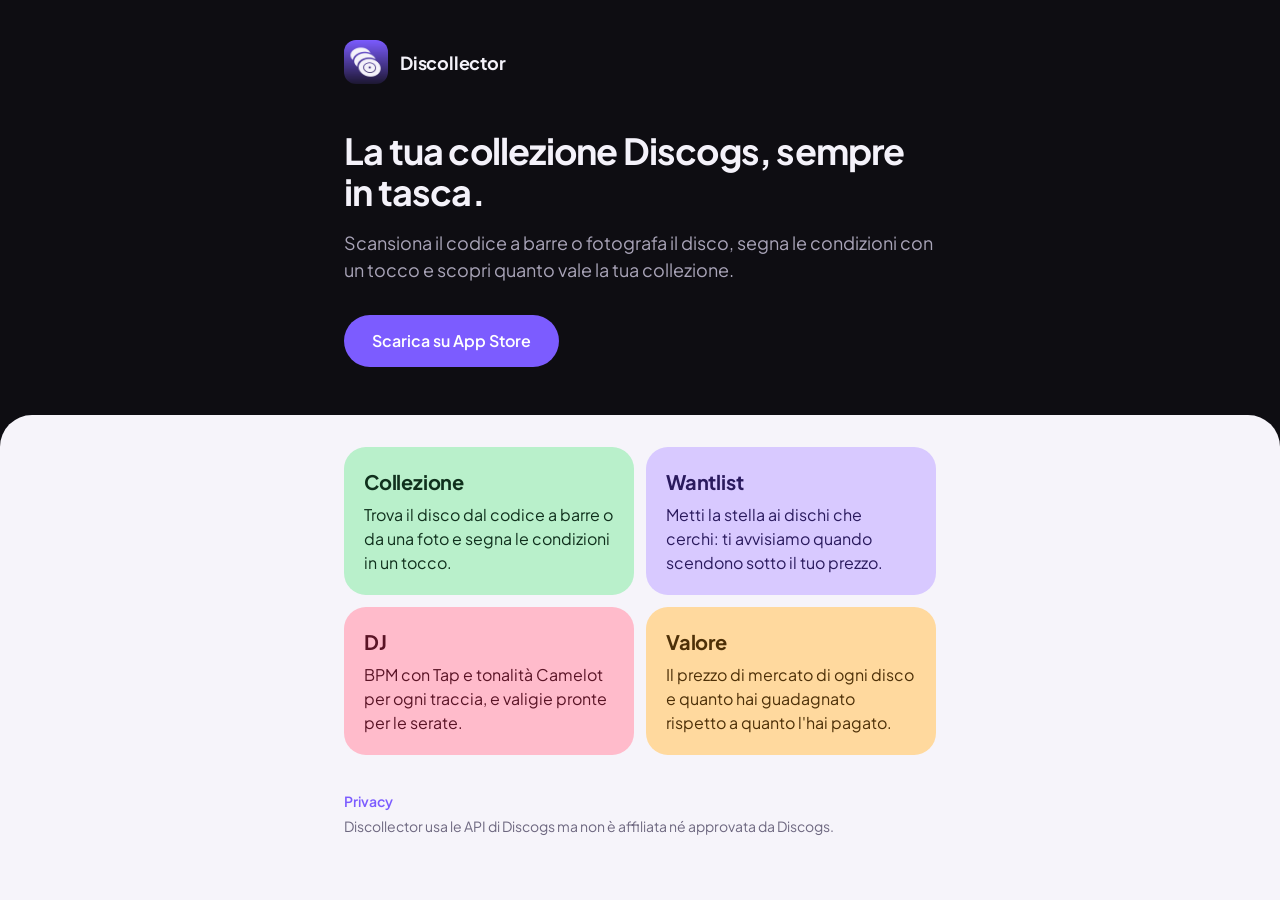
==== index.html @ d4e53587 "Sito: tolto il microfono (BPM con Tap e tonalità dal menu) Co-Authored-By: Claude Opus 5.5 <noreply@" ====
<!doctype html>
<html lang="it">
<head>
  <meta charset="utf-8">
  <meta name="viewport" content="width=device-width, initial-scale=1">
  <title>Discollector</title>
  <meta name="description" content="La tua collezione Discogs sul telefono: scansiona, valuta le condizioni, controlla i prezzi.">
  <meta name="theme-color" content="#0E0D12">
  <link rel="icon" href="favicon.png">
  <link rel="apple-touch-icon" href="icon.png">
  <link rel="stylesheet" href="style.css">
</head>
<body>
  <header>
    <div class="wrap">
      <a class="brand" href="./"><img src="icon.png" alt=""><span>Discollector</span></a>
      <h1>La tua collezione Discogs, sempre in tasca.</h1>
      <p>Scansiona il codice a barre o fotografa il disco, segna le condizioni con un tocco e scopri quanto vale la tua collezione.</p>
      <!-- Link App Store da inserire quando l'app è pubblicata (es. https://apps.apple.com/app/id0000000000) -->
      <a class="store" href="#">Scarica su App Store</a>
    </div>
  </header>

  <main class="sheet">
    <div class="wrap">
      <ul class="tiles">
        <li class="tile-mint"><strong>Collezione</strong>Trova il disco dal codice a barre o da una foto e segna le condizioni in un tocco.</li>
        <li class="tile-lilac"><strong>Wantlist</strong>Metti la stella ai dischi che cerchi: ti avvisiamo quando scendono sotto il tuo prezzo.</li>
        <li class="tile-pink"><strong>DJ</strong>BPM con Tap e tonalità Camelot per ogni traccia, e valigie pronte per le serate.</li>
        <li class="tile-amber"><strong>Valore</strong>Il prezzo di mercato di ogni disco e quanto hai guadagnato rispetto a quanto l'hai pagato.</li>
      </ul>

      <footer>
        <p><a href="privacy.html">Privacy</a></p>
        <p>Discollector usa le API di Discogs ma non è affiliata né approvata da Discogs.</p>
      </footer>
    </div>
  </main>
</body>
</html>
---- style.css ----
/* Stessi token di src/components/theme.ts dell'app (tema Groove): intestazione scura, foglio chiaro arrotondato,
   un solo accento viola, un pastello per sezione, Plus Jakarta Sans. */
@font-face { font-family: 'Plus Jakarta Sans'; font-weight: 400; font-display: swap; src: url('fonts/plus-jakarta-sans-latin-400-normal.woff2') format('woff2'); }
@font-face { font-family: 'Plus Jakarta Sans'; font-weight: 600; font-display: swap; src: url('fonts/plus-jakarta-sans-latin-600-normal.woff2') format('woff2'); }
@font-face { font-family: 'Plus Jakarta Sans'; font-weight: 700; font-display: swap; src: url('fonts/plus-jakarta-sans-latin-700-normal.woff2') format('woff2'); }

:root {
  --paper: #F6F4FA;
  --paper2: #FFFFFF;
  --ink: #16141C;
  --ink2: #4B4560;
  --muted: #6E6880;
  --rule: #E4E0EE;
  --accent: #7C5CFF;
  --accent2: #6A48F5;
  --accent-ink: #FFFFFF;
  --night: #0E0D12;
  --night-ink: #F4F2FA;
  --night-muted: #A9A4B8;
  --mint: #B9F0CB;   --mint-ink: #10301D;
  --lilac: #D8C9FF;  --lilac-ink: #2A1A5E;
  --pink: #FFBBCB;   --pink-ink: #5A1426;
  --amber: #FFD99E;  --amber-ink: #4D3008;
}

* { box-sizing: border-box; }

body {
  margin: 0;
  background: var(--night);
  color: var(--ink2);
  font-family: 'Plus Jakarta Sans', system-ui, -apple-system, sans-serif;
  font-size: 16px;
  line-height: 1.5;
  -webkit-text-size-adjust: 100%;
  min-height: 100vh;
  display: flex;
  flex-direction: column;
}

.wrap { max-width: 640px; margin: 0 auto; padding: 0 24px; }

/* Intestazione scura */
header { color: var(--night-muted); padding: 40px 0 48px; }
.brand { display: inline-flex; align-items: center; gap: 12px; text-decoration: none; color: var(--night-ink); }
.brand img { width: 44px; height: 44px; border-radius: 12px; }
.brand span { font-weight: 700; font-size: 18px; letter-spacing: -0.2px; }
header h1 { color: var(--night-ink); font-weight: 700; font-size: 36px; line-height: 1.15; letter-spacing: -0.8px; margin: 40px 0 0; }
header p { font-size: 18px; margin: 16px 0 0; }

.store {
  display: inline-flex;
  align-items: center;
  min-height: 52px;
  margin-top: 32px;
  padding: 0 28px;
  border-radius: 999px;
  background: var(--accent);
  color: var(--accent-ink);
  font-weight: 600;
  text-decoration: none;
}
.store:active { background: var(--accent2); }

/* Foglio chiaro */
.sheet {
  background: var(--paper);
  border-radius: 32px 32px 0 0;
  padding: 32px 0 40px;
  flex: 1;
}

.tiles { display: grid; grid-template-columns: 1fr 1fr; gap: 12px; list-style: none; padding: 0; margin: 0; }
.tiles li { border-radius: 22px; padding: 20px; }
.tiles strong { display: block; font-weight: 700; font-size: 20px; letter-spacing: -0.2px; margin-bottom: 6px; }
.tile-mint  { background: var(--mint);  color: var(--mint-ink); }
.tile-lilac { background: var(--lilac); color: var(--lilac-ink); }
.tile-pink  { background: var(--pink);  color: var(--pink-ink); }
.tile-amber { background: var(--amber); color: var(--amber-ink); }

.card { background: var(--paper2); border-radius: 22px; padding: 24px; }
.card h2 { color: var(--ink); font-weight: 700; font-size: 20px; line-height: 1.25; letter-spacing: -0.2px; margin: 28px 0 8px; }
.card h2:first-child { margin-top: 0; }
.card p, .card ul { margin: 8px 0; }
.card > p:first-child { margin-top: 0; }
.card li { margin: 4px 0; }
.card strong { color: var(--ink); }

footer { color: var(--muted); font-size: 14px; padding-top: 32px; }
footer p { margin: 4px 0; }
a { color: var(--accent); font-weight: 600; text-decoration: none; }
a:hover { text-decoration: underline; }

@media (max-width: 520px) {
  .wrap { padding: 0 16px; }
  header { padding: 28px 0 36px; }
  header h1 { font-size: 30px; margin-top: 32px; }
  .tiles { grid-template-columns: 1fr; }
  .sheet { padding-top: 24px; }
  .card { padding: 20px; }
}
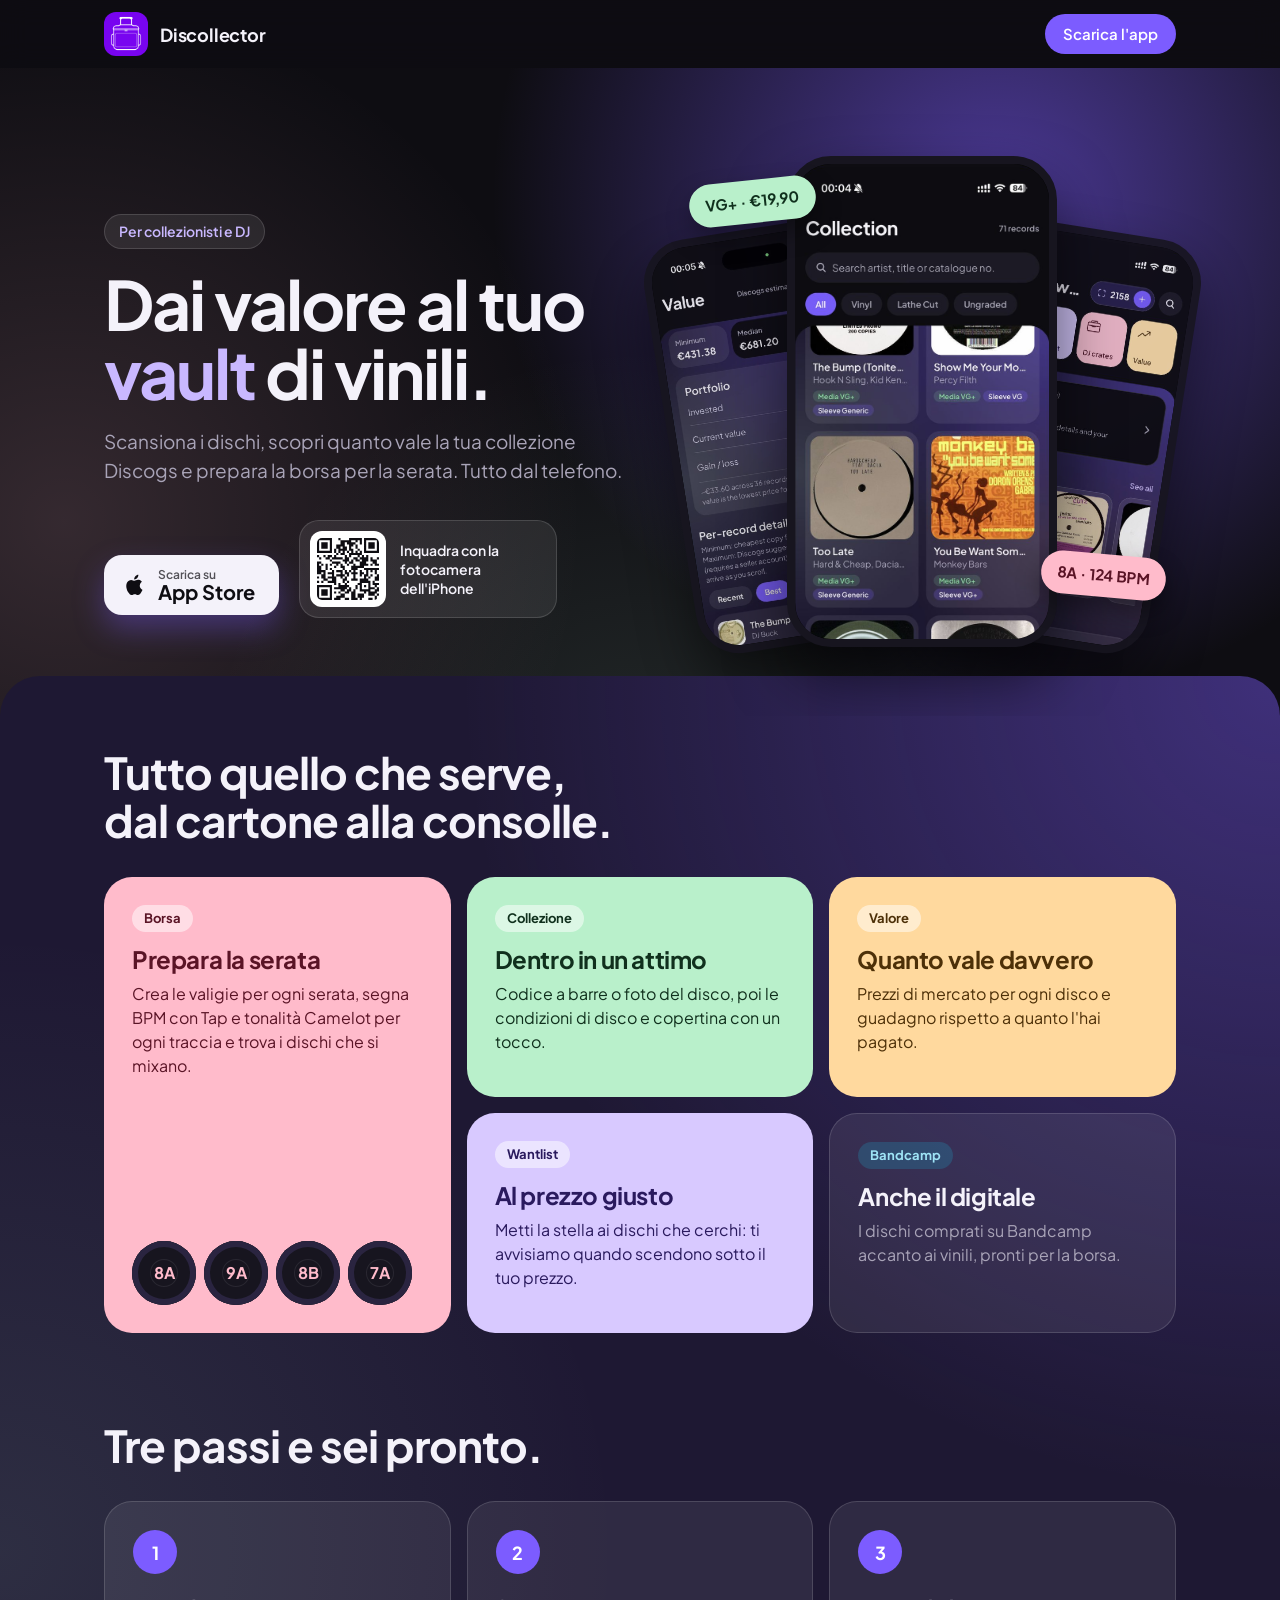
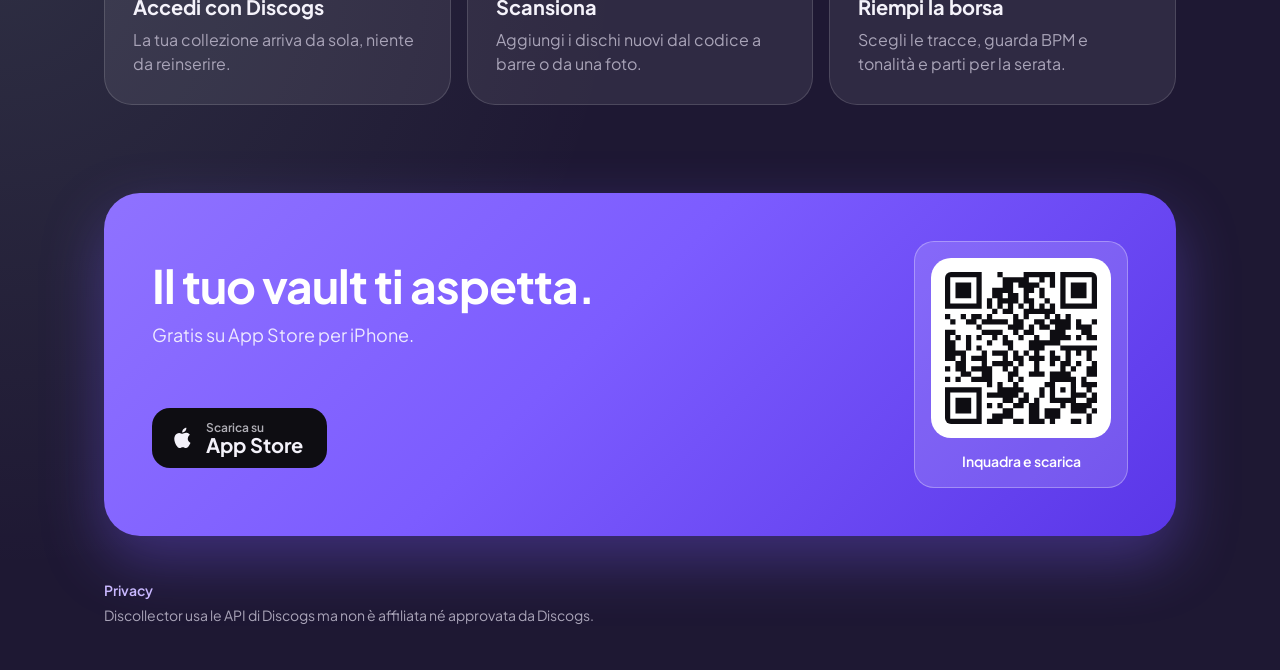
==== commit 26e8977e: "Nuova landing per discollector.com: logo borsa, tema notte, catture dell'app e QR per l'App Store Co" ====
--- a/index.html
+++ b/index.html
@@ -3,38 +3,116 @@
 <head>
   <meta charset="utf-8">
   <meta name="viewport" content="width=device-width, initial-scale=1">
-  <title>Discollector</title>
-  <meta name="description" content="La tua collezione Discogs sul telefono: scansiona, valuta le condizioni, controlla i prezzi.">
+  <title>Discollector: dai valore al tuo vault di vinili</title>
+  <meta name="description" content="La tua collezione Discogs sul telefono: scansiona i dischi, controlla quanto valgono e prepara la borsa per la serata.">
   <meta name="theme-color" content="#0E0D12">
+  <meta property="og:title" content="Discollector">
+  <meta property="og:description" content="Dai valore al tuo vault di vinili. Scansiona, valuta, prepara la borsa per la serata.">
+  <meta property="og:image" content="https://discollector.com/icon.png">
   <link rel="icon" href="favicon.png">
   <link rel="apple-touch-icon" href="icon.png">
   <link rel="stylesheet" href="style.css">
+  <link rel="stylesheet" href="landing.css">
 </head>
-<body>
-  <header>
-    <div class="wrap">
+<body class="landing">
+  <!-- Link App Store e QR (img/qr-app-store.svg) puntano a https://apps.apple.com/app/id6830593741 -->
+  <nav class="top">
+    <div class="wide">
       <a class="brand" href="./"><img src="icon.png" alt=""><span>Discollector</span></a>
-      <h1>La tua collezione Discogs, sempre in tasca.</h1>
-      <p>Scansiona il codice a barre o fotografa il disco, segna le condizioni con un tocco e scopri quanto vale la tua collezione.</p>
-      <!-- Link App Store da inserire quando l'app è pubblicata (es. https://apps.apple.com/app/id0000000000) -->
-      <a class="store" href="#">Scarica su App Store</a>
+      <a class="pill" href="https://apps.apple.com/app/id6830593741">Scarica l'app</a>
+    </div>
+  </nav>
+
+  <header class="hero">
+    <div class="wide hero-grid">
+      <div class="hero-copy">
+        <span class="eyebrow">Per collezionisti e DJ</span>
+        <h1>Dai valore al tuo <em>vault</em> di vinili.</h1>
+        <p>Scansiona i dischi, scopri quanto vale la tua collezione Discogs e prepara la borsa per la serata. Tutto dal telefono.</p>
+        <div class="get">
+          <a class="store" href="https://apps.apple.com/app/id6830593741">
+            <svg viewBox="0 0 24 24" aria-hidden="true"><path fill="currentColor" d="M16.4 12.6c0-2.4 2-3.5 2-3.6-1.1-1.6-2.8-1.8-3.4-1.8-1.4-.1-2.8.9-3.5.9-.7 0-1.8-.8-3-.8-1.5 0-3 .9-3.8 2.3-1.6 2.8-.4 7 1.2 9.3.8 1.1 1.7 2.4 2.9 2.3 1.2 0 1.6-.7 3-.7s1.8.7 3 .7c1.3 0 2.1-1.1 2.8-2.3.9-1.3 1.3-2.6 1.3-2.6s-2.5-1-2.5-3.7zM14.1 5.6c.6-.8 1.1-1.9 1-3-1 0-2.1.6-2.8 1.4-.6.7-1.2 1.8-1 2.9 1 .1 2.1-.5 2.8-1.3z"/></svg>
+            <span><small>Scarica su</small>App Store</span>
+          </a>
+          <div class="qr">
+            <img src="img/qr-app-store.svg" alt="QR code per scaricare Discollector dall'App Store">
+            <span>Inquadra con la fotocamera dell'iPhone</span>
+          </div>
+        </div>
+      </div>
+      <div class="phones" aria-hidden="true">
+        <div class="phone back left"><img src="img/valore.jpg" alt=""></div>
+        <div class="phone back right"><img src="img/home.jpg" alt=""></div>
+        <div class="phone front"><img src="img/collezione.jpg" alt=""></div>
+        <span class="chip c1">VG+ · €19,90</span>
+        <span class="chip c2">8A · 124 BPM</span>
+      </div>
     </div>
   </header>
 
-  <main class="sheet">
-    <div class="wrap">
-      <ul class="tiles">
-        <li class="tile-mint"><strong>Collezione</strong>Trova il disco dal codice a barre o da una foto e segna le condizioni in un tocco.</li>
-        <li class="tile-lilac"><strong>Wantlist</strong>Metti la stella ai dischi che cerchi: ti avvisiamo quando scendono sotto il tuo prezzo.</li>
-        <li class="tile-pink"><strong>DJ</strong>BPM con Tap e tonalità Camelot per ogni traccia, e valigie pronte per le serate.</li>
-        <li class="tile-amber"><strong>Valore</strong>Il prezzo di mercato di ogni disco e quanto hai guadagnato rispetto a quanto l'hai pagato.</li>
+  <main class="body">
+    <section class="wide">
+      <h2 class="title">Tutto quello che serve,<br>dal cartone alla consolle.</h2>
+      <ul class="bento">
+        <li class="b-pink big">
+          <span class="tag">Borsa</span>
+          <strong>Prepara la serata</strong>
+          <p>Crea le valigie per ogni serata, segna BPM con Tap e tonalità Camelot per ogni traccia e trova i dischi che si mixano.</p>
+          <div class="keys"><span>8A</span><span>9A</span><span>8B</span><span>7A</span></div>
+        </li>
+        <li class="b-mint">
+          <span class="tag">Collezione</span>
+          <strong>Dentro in un attimo</strong>
+          <p>Codice a barre o foto del disco, poi le condizioni di disco e copertina con un tocco.</p>
+        </li>
+        <li class="b-amber">
+          <span class="tag">Valore</span>
+          <strong>Quanto vale davvero</strong>
+          <p>Prezzi di mercato per ogni disco e guadagno rispetto a quanto l'hai pagato.</p>
+        </li>
+        <li class="b-lilac">
+          <span class="tag">Wantlist</span>
+          <strong>Al prezzo giusto</strong>
+          <p>Metti la stella ai dischi che cerchi: ti avvisiamo quando scendono sotto il tuo prezzo.</p>
+        </li>
+        <li class="b-glass">
+          <span class="tag">Bandcamp</span>
+          <strong>Anche il digitale</strong>
+          <p>I dischi comprati su Bandcamp accanto ai vinili, pronti per la borsa.</p>
+        </li>
       </ul>
+    </section>
+
+    <section class="wide steps">
+      <h2 class="title">Tre passi e sei pronto.</h2>
+      <ol>
+        <li><b>1</b><strong>Accedi con Discogs</strong><p>La tua collezione arriva da sola, niente da reinserire.</p></li>
+        <li><b>2</b><strong>Scansiona</strong><p>Aggiungi i dischi nuovi dal codice a barre o da una foto.</p></li>
+        <li><b>3</b><strong>Riempi la borsa</strong><p>Scegli le tracce, guarda BPM e tonalità e parti per la serata.</p></li>
+      </ol>
+    </section>
+
+    <section class="wide">
+      <div class="cta">
+        <div>
+          <h2>Il tuo vault ti aspetta.</h2>
+          <p>Gratis su App Store per iPhone.</p>
+          <a class="store light" href="https://apps.apple.com/app/id6830593741">
+            <svg viewBox="0 0 24 24" aria-hidden="true"><path fill="currentColor" d="M16.4 12.6c0-2.4 2-3.5 2-3.6-1.1-1.6-2.8-1.8-3.4-1.8-1.4-.1-2.8.9-3.5.9-.7 0-1.8-.8-3-.8-1.5 0-3 .9-3.8 2.3-1.6 2.8-.4 7 1.2 9.3.8 1.1 1.7 2.4 2.9 2.3 1.2 0 1.6-.7 3-.7s1.8.7 3 .7c1.3 0 2.1-1.1 2.8-2.3.9-1.3 1.3-2.6 1.3-2.6s-2.5-1-2.5-3.7zM14.1 5.6c.6-.8 1.1-1.9 1-3-1 0-2.1.6-2.8 1.4-.6.7-1.2 1.8-1 2.9 1 .1 2.1-.5 2.8-1.3z"/></svg>
+            <span><small>Scarica su</small>App Store</span>
+          </a>
+        </div>
+        <div class="qr big">
+          <img src="img/qr-app-store.svg" alt="QR code per scaricare Discollector dall'App Store">
+          <span>Inquadra e scarica</span>
+        </div>
+      </div>
 
       <footer>
         <p><a href="privacy.html">Privacy</a></p>
         <p>Discollector usa le API di Discogs ma non è affiliata né approvata da Discogs.</p>
       </footer>
-    </div>
+    </section>
   </main>
 </body>
 </html>
--- a/landing.css
+++ b/landing.css
@@ -0,0 +1,128 @@
+/* Solo la landing (index.html): tema notte dell'app, fondo viola notte #1E1833 con riflessi pastello, card di vetro.
+   I token restano quelli di style.css (stessi di src/components/theme.ts). */
+:root {
+  --plum: #1E1833;
+  --glass: rgba(255,255,255,0.08);
+  --glass-edge: rgba(255,255,255,0.14);
+  --accent-text: #C9B8FF;
+}
+
+body.landing { background: var(--night); color: var(--night-muted); display: block; }
+.wide { max-width: 1120px; margin: 0 auto; padding: 0 24px; }
+
+/* Barra in alto */
+.top { position: sticky; top: 0; z-index: 10; background: rgba(14,13,18,0.72); backdrop-filter: blur(14px); -webkit-backdrop-filter: blur(14px); }
+.top .wide { display: flex; align-items: center; justify-content: space-between; min-height: 68px; }
+.pill { display: inline-flex; align-items: center; min-height: 40px; padding: 0 18px; border-radius: 999px; background: var(--accent); color: var(--accent-ink); font-size: 15px; }
+.pill:hover { text-decoration: none; background: var(--accent2); }
+
+/* Hero */
+.hero {
+  padding: 48px 0 0;
+  overflow: hidden;
+  background-image:
+    radial-gradient(circle at 78% 20%, rgba(124,92,255,0.55) 0%, rgba(124,92,255,0) 45%),
+    radial-gradient(circle at 5% 70%, rgba(255,187,203,0.16) 0%, rgba(255,187,203,0) 40%),
+    radial-gradient(circle at 50% 110%, rgba(185,240,203,0.12) 0%, rgba(185,240,203,0) 45%);
+}
+.hero-grid { display: grid; grid-template-columns: 1.05fr 1fr; gap: 32px; align-items: center; }
+.eyebrow { display: inline-block; padding: 6px 14px; border-radius: 999px; background: var(--glass); border: 1px solid var(--glass-edge); color: var(--accent-text); font-weight: 600; font-size: 14px; }
+.hero h1 { color: var(--night-ink); font-weight: 700; font-size: clamp(40px, 6vw, 68px); line-height: 1.02; letter-spacing: -2px; margin: 20px 0 0; }
+.hero h1 em { font-style: normal; color: var(--accent-text); }
+.hero-copy > p { font-size: 19px; max-width: 30em; margin: 20px 0 0; }
+
+.get { display: flex; align-items: center; gap: 20px; margin-top: 36px; flex-wrap: wrap; }
+.store { display: inline-flex; align-items: center; gap: 10px; min-height: 60px; padding: 0 24px 0 18px; border-radius: 18px; background: var(--night-ink); color: var(--night); box-shadow: 0 14px 30px rgba(124,92,255,0.35); }
+.store:hover { text-decoration: none; background: #FFFFFF; }
+.store svg { width: 26px; height: 26px; }
+.store span { display: flex; flex-direction: column; font-size: 20px; line-height: 1.1; font-weight: 700; }
+.store small { font-size: 12px; font-weight: 600; opacity: 0.7; }
+.store.light { background: var(--night); color: var(--night-ink); box-shadow: none; }
+
+.qr { display: flex; align-items: center; gap: 14px; padding: 10px 16px 10px 10px; border-radius: 20px; background: var(--glass); border: 1px solid var(--glass-edge); }
+.qr img { width: 76px; height: 76px; padding: 7px; border-radius: 12px; background: #FFFFFF; }
+.qr span { max-width: 10em; font-size: 14px; line-height: 1.35; color: var(--night-ink); font-weight: 600; }
+
+/* Telefoni: catture vere dell'app dentro una cornice */
+.phones { position: relative; height: 600px; }
+.phone { position: absolute; width: 270px; aspect-ratio: 659 / 1199; border-radius: 44px; overflow: hidden; background: #000; border: 8px solid #17151F; box-shadow: 0 30px 60px rgba(0,0,0,0.55); }
+.phone img { display: block; width: 100%; height: 100%; object-fit: cover; object-position: top; }
+.phone.front { left: 50%; top: 40px; transform: translateX(-50%); z-index: 2; }
+.phone.back { top: 110px; width: 230px; opacity: 0.9; }
+.phone.left { left: 0; transform: rotate(-9deg); }
+.phone.right { right: 0; transform: rotate(9deg); }
+.chip { position: absolute; z-index: 3; padding: 10px 16px; border-radius: 999px; font-weight: 700; font-size: 15px; box-shadow: 0 12px 24px rgba(0,0,0,0.35); }
+.chip.c1 { left: 4%; top: 64px; background: var(--mint); color: var(--mint-ink); transform: rotate(-6deg); }
+.chip.c2 { right: 2%; bottom: 120px; background: var(--pink); color: var(--pink-ink); transform: rotate(5deg); }
+
+/* Contenuti su fondo viola notte */
+.body {
+  background-color: var(--plum);
+  background-image:
+    radial-gradient(circle at 100% 0%, rgba(124,92,255,0.35) 0%, rgba(124,92,255,0) 40%),
+    radial-gradient(circle at 0% 55%, rgba(185,240,203,0.10) 0%, rgba(185,240,203,0) 40%);
+  border-radius: 40px 40px 0 0;
+  margin-top: -40px;
+  position: relative;
+  z-index: 1;
+  padding: 72px 0 40px;
+}
+.title { color: var(--night-ink); font-weight: 700; font-size: clamp(30px, 4vw, 44px); line-height: 1.1; letter-spacing: -1px; margin: 0 0 32px; }
+
+/* Griglia a riquadri pastello */
+.bento { list-style: none; padding: 0; margin: 0 0 88px; display: grid; grid-template-columns: repeat(3, 1fr); gap: 16px; }
+.bento li { border-radius: 28px; padding: 28px; min-height: 220px; display: flex; flex-direction: column; }
+.bento .big { grid-row: span 2; }
+.bento strong { font-size: 24px; font-weight: 700; letter-spacing: -0.4px; line-height: 1.15; margin: 14px 0 8px; }
+.bento p { margin: 0; font-size: 16px; }
+.tag { align-self: flex-start; padding: 4px 12px; border-radius: 999px; font-size: 13px; font-weight: 700; background: rgba(255,255,255,0.5); }
+.b-pink  { background: var(--pink);  color: var(--pink-ink); }
+.b-mint  { background: var(--mint);  color: var(--mint-ink); }
+.b-amber { background: var(--amber); color: var(--amber-ink); }
+.b-lilac { background: var(--lilac); color: var(--lilac-ink); }
+.b-glass { background: var(--glass); border: 1px solid var(--glass-edge); color: var(--night-muted); }
+.b-glass strong { color: var(--night-ink); }
+.b-glass .tag { background: rgba(29,160,195,0.25); color: #9EE3F5; }
+.keys { margin-top: auto; padding-top: 28px; display: flex; gap: 8px; flex-wrap: wrap; }
+.keys span { width: 64px; height: 64px; border-radius: 50%; display: grid; place-items: center; font-weight: 700; background: #17151F; color: var(--pink); box-shadow: inset 0 0 0 6px #2A2440, inset 0 0 0 18px #17151F, inset 0 0 0 19px rgba(255,255,255,0.08); }
+
+/* Passi */
+.steps ol { list-style: none; padding: 0; margin: 0 0 88px; display: grid; grid-template-columns: repeat(3, 1fr); gap: 16px; }
+.steps li { padding: 28px; border-radius: 28px; background: var(--glass); border: 1px solid var(--glass-edge); }
+.steps b { display: grid; place-items: center; width: 44px; height: 44px; border-radius: 50%; background: var(--accent); color: var(--accent-ink); font-size: 18px; }
+.steps strong { display: block; color: var(--night-ink); font-size: 20px; margin: 18px 0 6px; }
+.steps p { margin: 0; }
+
+/* Invito finale */
+.cta { display: flex; align-items: center; justify-content: space-between; gap: 32px; padding: 48px; border-radius: 36px; background: linear-gradient(135deg, #8F72FF 0%, var(--accent) 45%, #5A36E8 100%); color: rgba(255,255,255,0.85); box-shadow: 0 24px 60px rgba(124,92,255,0.35); }
+.cta h2 { color: #FFFFFF; font-size: clamp(30px, 4vw, 46px); line-height: 1.05; letter-spacing: -1px; margin: 0; }
+.cta p { font-size: 18px; margin: 12px 0 28px; }
+.qr.big { flex-direction: column; padding: 16px; background: rgba(255,255,255,0.14); border-color: rgba(255,255,255,0.3); }
+.qr.big img { width: 180px; height: 180px; padding: 14px; border-radius: 20px; }
+.qr.big span { color: #FFFFFF; max-width: none; }
+
+.landing footer { padding-top: 40px; color: var(--night-muted); }
+.landing footer a { color: var(--accent-text); }
+
+@media (max-width: 900px) {
+  .hero-grid { grid-template-columns: 1fr; }
+  .phones { height: 520px; max-width: 460px; width: 100%; margin: 0 auto; }
+  .bento { grid-template-columns: 1fr 1fr; }
+  .bento .big { grid-column: span 2; grid-row: auto; }
+  .steps ol { grid-template-columns: 1fr; }
+}
+@media (max-width: 600px) {
+  .wide { padding: 0 16px; }
+  .hero { padding-top: 28px; }
+  .hero-copy > p { font-size: 17px; }
+  .get .qr { display: none; } /* sul telefono basta il pulsante */
+  .phones { height: 440px; }
+  .phone { width: 210px; border-radius: 36px; border-width: 6px; }
+  .phone.back { width: 170px; top: 90px; }
+  .chip { font-size: 13px; }
+  .bento { grid-template-columns: 1fr; }
+  .bento .big { grid-column: auto; }
+  .bento li { min-height: 0; padding: 24px; }
+  .cta { flex-direction: column; align-items: flex-start; padding: 32px 24px; }
+  .qr.big { align-self: center; }
+}
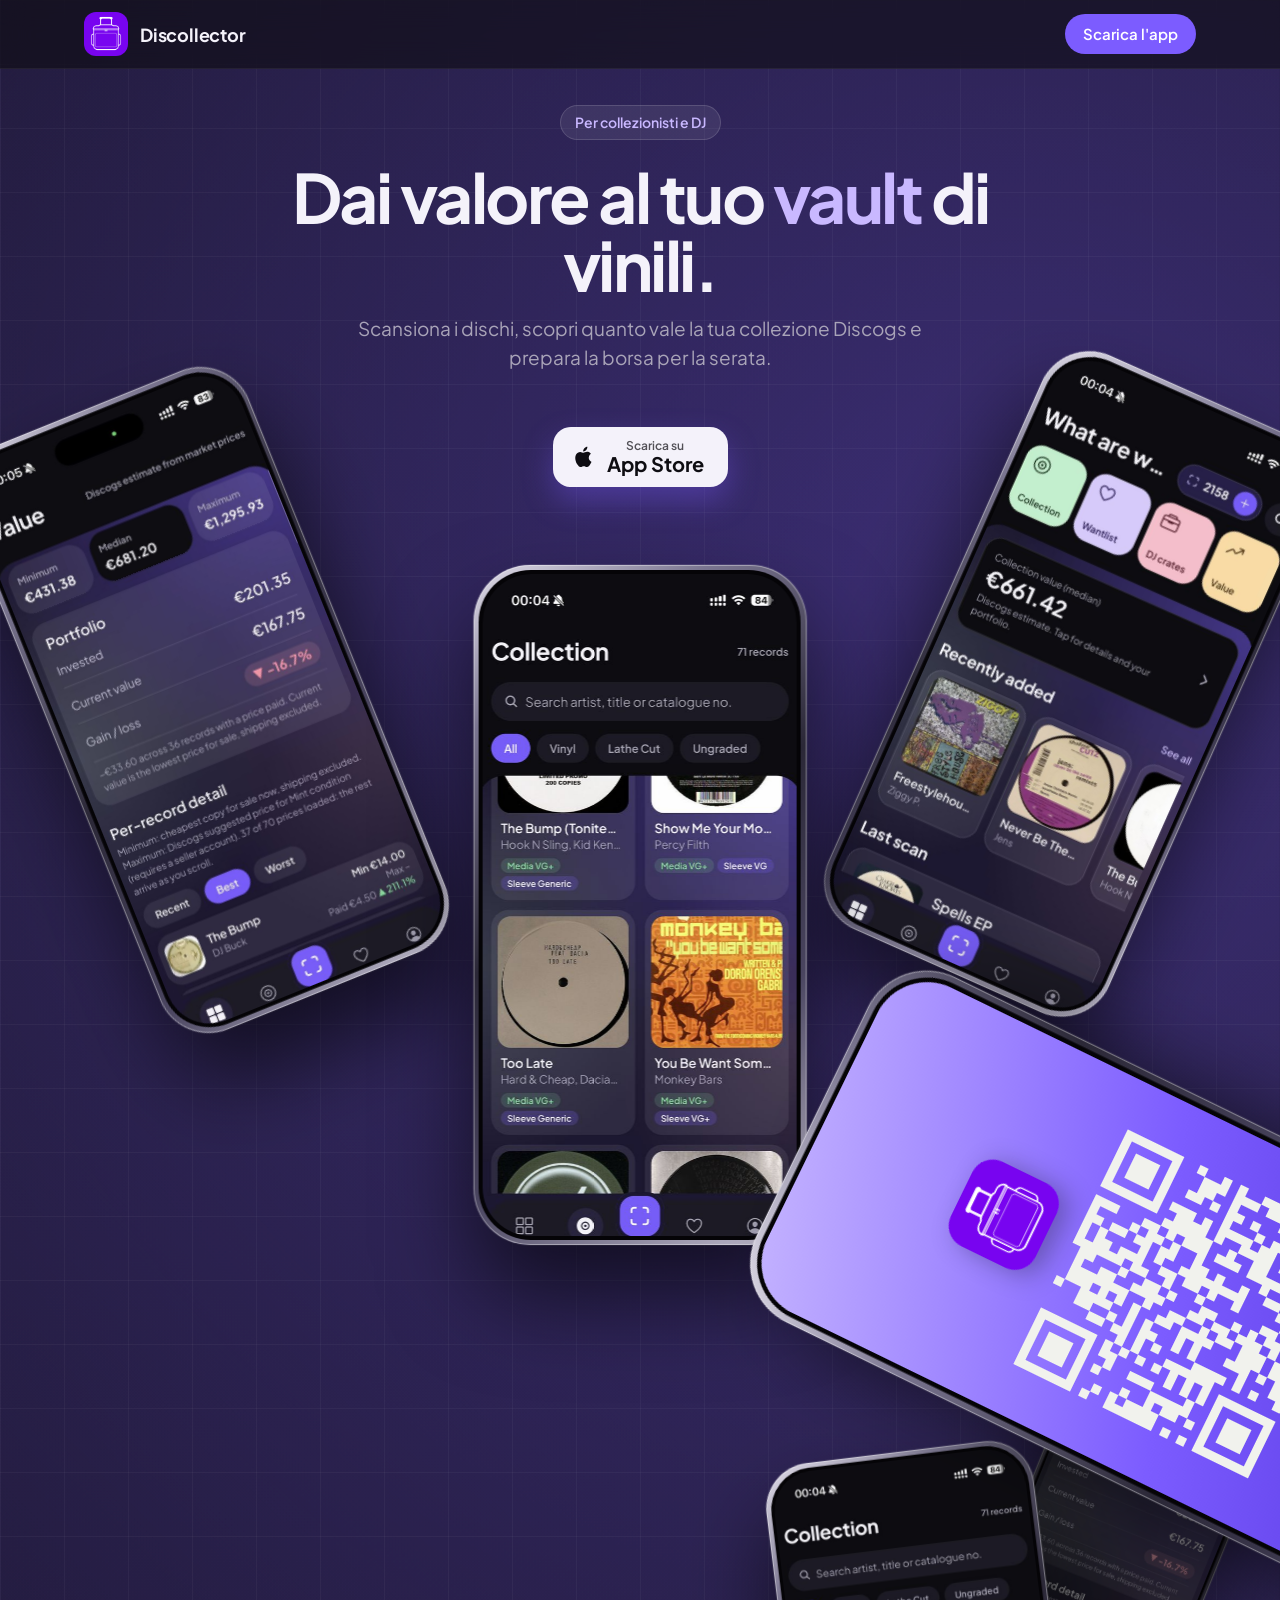
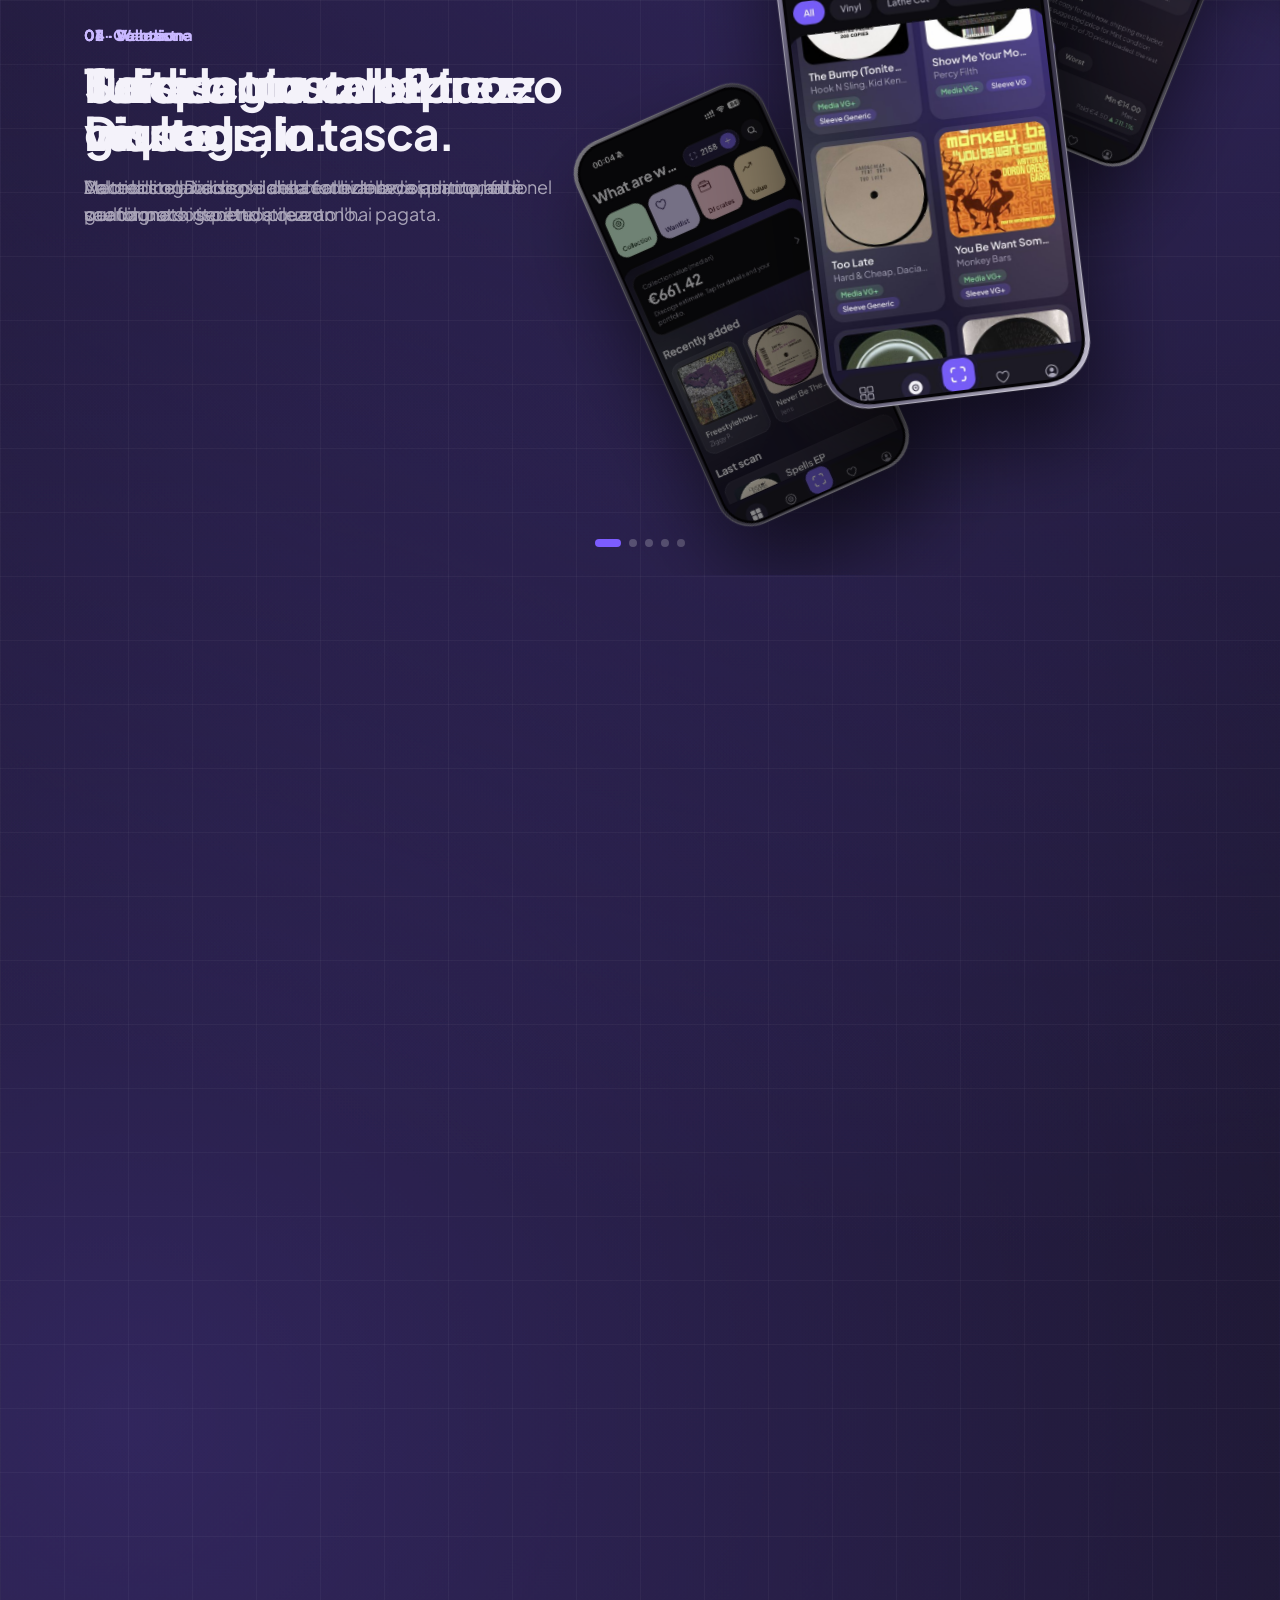
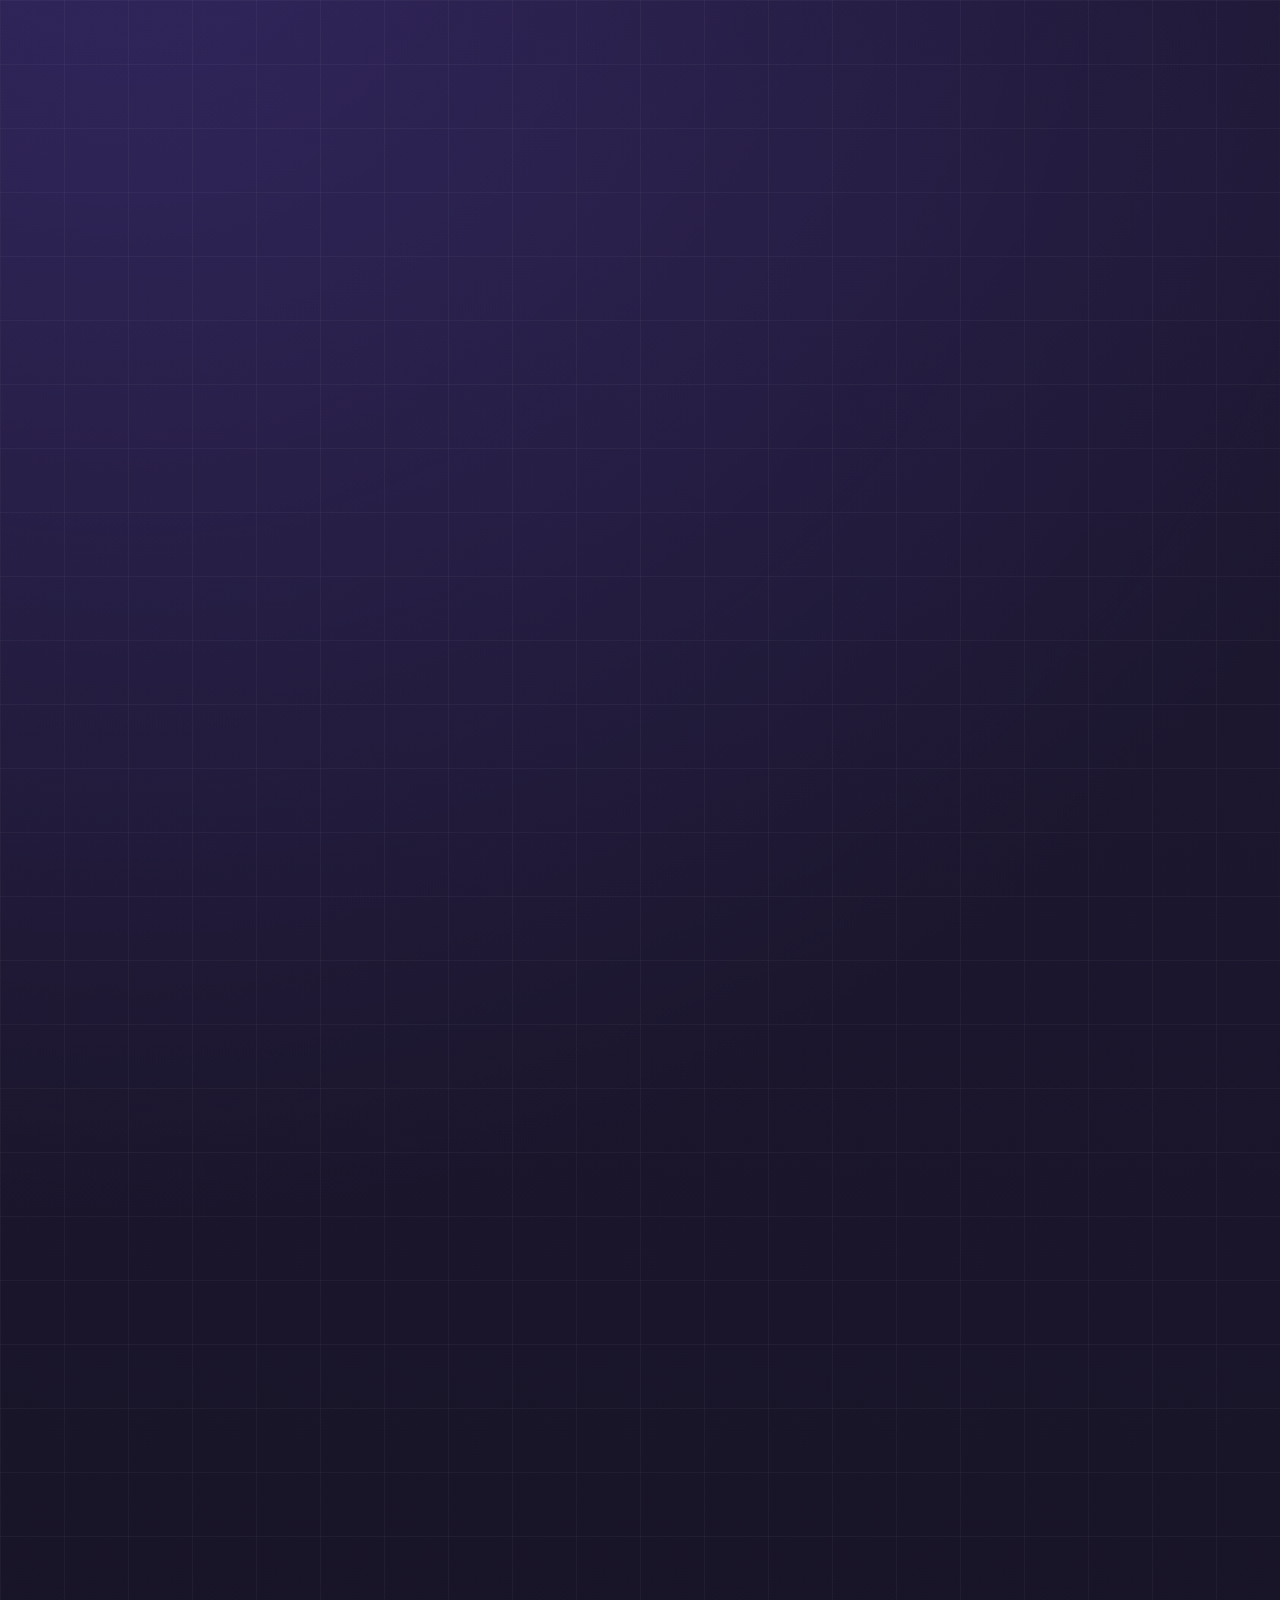
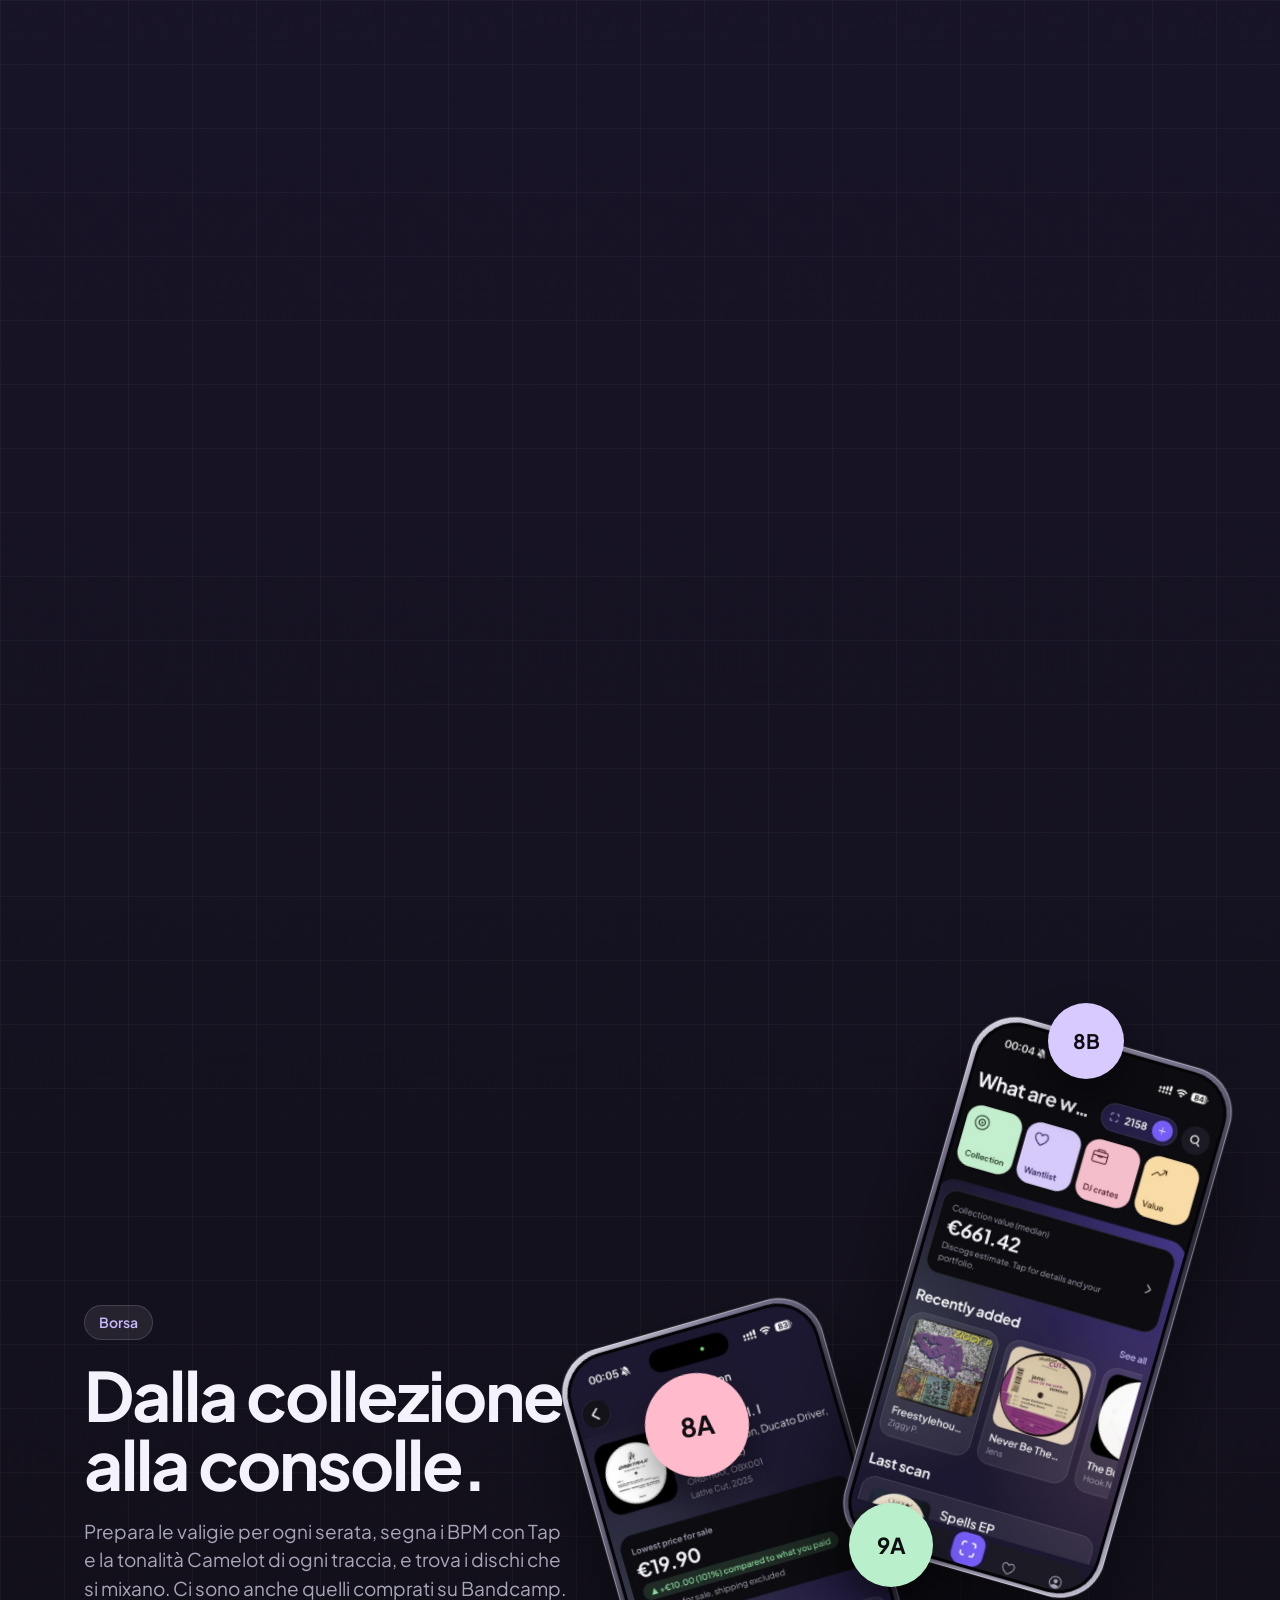
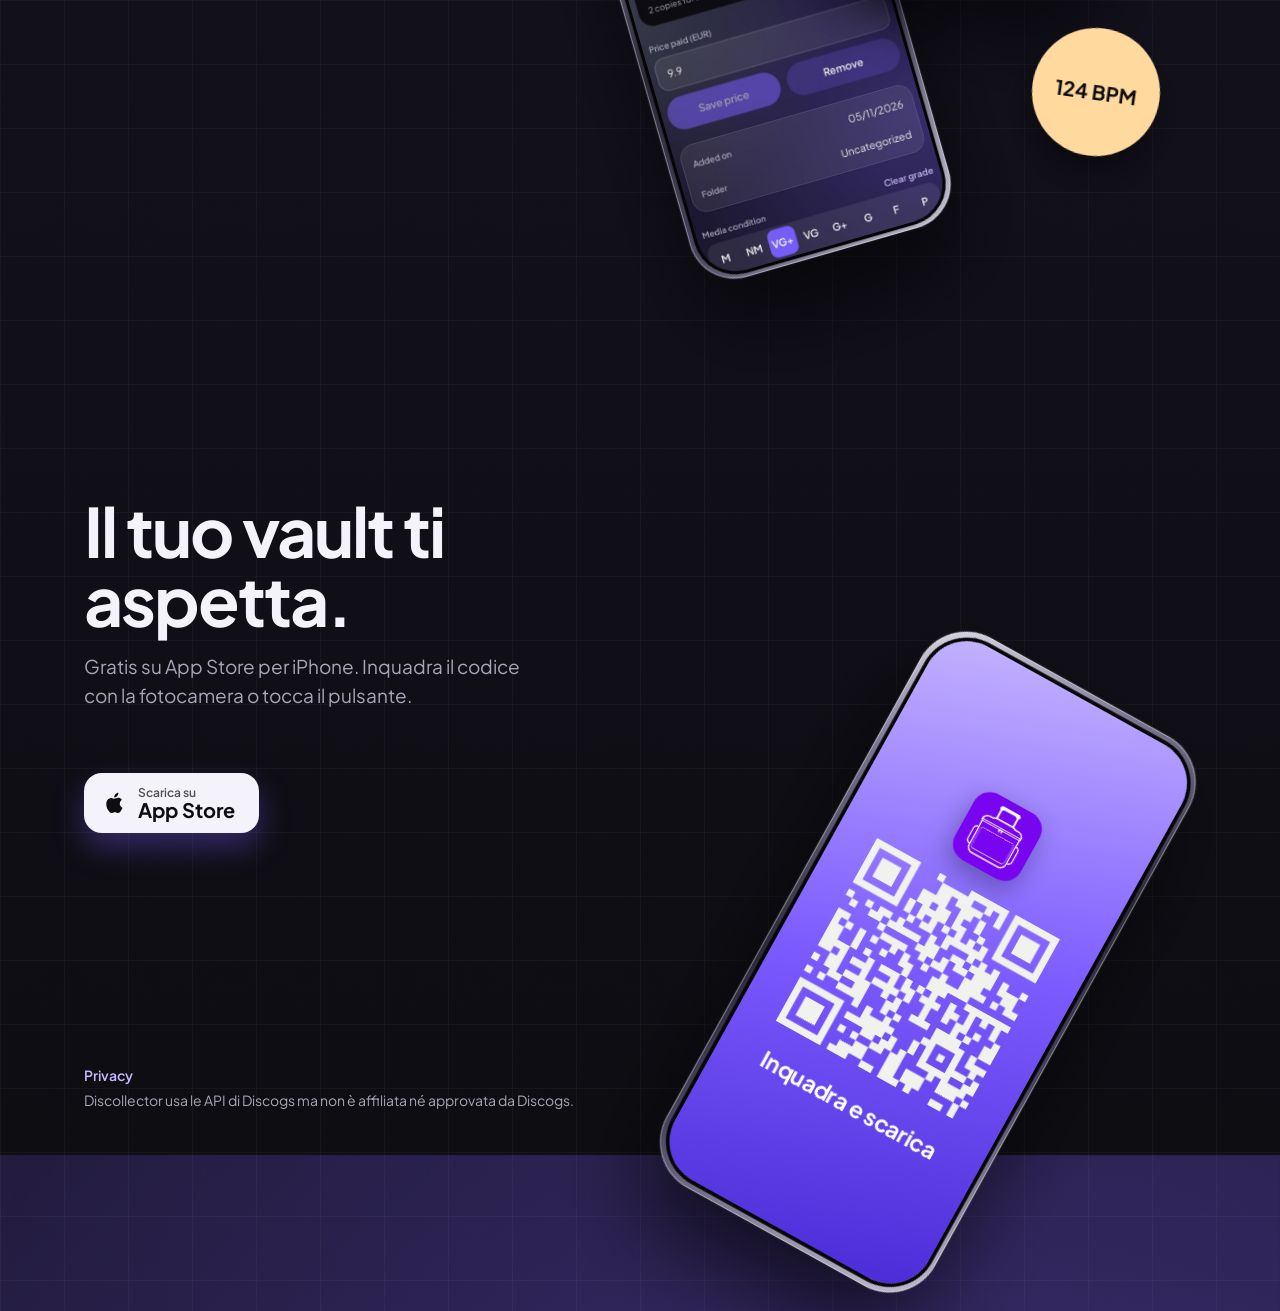
==== commit 7fc69064: "Landing animata: telefoni inclinati che si muovono scorrendo, schermate che cambiano, telefono col Q" ====
--- a/index.html
+++ b/index.html
@@ -13,9 +13,10 @@
   <link rel="apple-touch-icon" href="icon.png">
   <link rel="stylesheet" href="style.css">
   <link rel="stylesheet" href="landing.css">
+  <script src="landing.js" defer></script>
 </head>
 <body class="landing">
-  <!-- Link App Store e QR (img/qr-app-store.svg) puntano a https://apps.apple.com/app/id6830593741 -->
+  <!-- Pulsanti e QR (img/qr-app-store.svg) puntano a https://apps.apple.com/app/id6830593741 -->
   <nav class="top">
     <div class="wide">
       <a class="brand" href="./"><img src="icon.png" alt=""><span>Discollector</span></a>
@@ -23,96 +24,95 @@
     </div>
   </nav>
 
-  <header class="hero">
-    <div class="wide hero-grid">
-      <div class="hero-copy">
-        <span class="eyebrow">Per collezionisti e DJ</span>
-        <h1>Dai valore al tuo <em>vault</em> di vinili.</h1>
-        <p>Scansiona i dischi, scopri quanto vale la tua collezione Discogs e prepara la borsa per la serata. Tutto dal telefono.</p>
-        <div class="get">
-          <a class="store" href="https://apps.apple.com/app/id6830593741">
-            <svg viewBox="0 0 24 24" aria-hidden="true"><path fill="currentColor" d="M16.4 12.6c0-2.4 2-3.5 2-3.6-1.1-1.6-2.8-1.8-3.4-1.8-1.4-.1-2.8.9-3.5.9-.7 0-1.8-.8-3-.8-1.5 0-3 .9-3.8 2.3-1.6 2.8-.4 7 1.2 9.3.8 1.1 1.7 2.4 2.9 2.3 1.2 0 1.6-.7 3-.7s1.8.7 3 .7c1.3 0 2.1-1.1 2.8-2.3.9-1.3 1.3-2.6 1.3-2.6s-2.5-1-2.5-3.7zM14.1 5.6c.6-.8 1.1-1.9 1-3-1 0-2.1.6-2.8 1.4-.6.7-1.2 1.8-1 2.9 1 .1 2.1-.5 2.8-1.3z"/></svg>
-            <span><small>Scarica su</small>App Store</span>
-          </a>
-          <div class="qr">
-            <img src="img/qr-app-store.svg" alt="QR code per scaricare Discollector dall'App Store">
-            <span>Inquadra con la fotocamera dell'iPhone</span>
-          </div>
-        </div>
-      </div>
-      <div class="phones" aria-hidden="true">
-        <div class="phone back left"><img src="img/valore.jpg" alt=""></div>
-        <div class="phone back right"><img src="img/home.jpg" alt=""></div>
-        <div class="phone front"><img src="img/collezione.jpg" alt=""></div>
-        <span class="chip c1">VG+ · €19,90</span>
-        <span class="chip c2">8A · 124 BPM</span>
-      </div>
+  <!-- Apertura: titolo e telefoni a ventaglio che si aprono scorrendo -->
+  <header class="hero" data-scroll>
+    <div class="hero-copy wide">
+      <span class="eyebrow">Per collezionisti e DJ</span>
+      <h1>Dai valore al tuo <em>vault</em> di vinili.</h1>
+      <p>Scansiona i dischi, scopri quanto vale la tua collezione Discogs e prepara la borsa per la serata.</p>
+      <a class="store" href="https://apps.apple.com/app/id6830593741">
+        <svg viewBox="0 0 24 24" aria-hidden="true"><path fill="currentColor" d="M16.4 12.6c0-2.4 2-3.5 2-3.6-1.1-1.6-2.8-1.8-3.4-1.8-1.4-.1-2.8.9-3.5.9-.7 0-1.8-.8-3-.8-1.5 0-3 .9-3.8 2.3-1.6 2.8-.4 7 1.2 9.3.8 1.1 1.7 2.4 2.9 2.3 1.2 0 1.6-.7 3-.7s1.8.7 3 .7c1.3 0 2.1-1.1 2.8-2.3.9-1.3 1.3-2.6 1.3-2.6s-2.5-1-2.5-3.7zM14.1 5.6c.6-.8 1.1-1.9 1-3-1 0-2.1.6-2.8 1.4-.6.7-1.2 1.8-1 2.9 1 .1 2.1-.5 2.8-1.3z"/></svg>
+        <span><small>Scarica su</small>App Store</span>
+      </a>
+    </div>
+    <div class="fan" aria-hidden="true">
+      <div class="slot s1"><div class="phone"><div class="screen"><img src="img/valore.jpg" alt=""></div></div></div>
+      <div class="slot s2"><div class="phone"><div class="screen"><img src="img/collezione.jpg" alt=""></div></div></div>
+      <div class="slot s3"><div class="phone"><div class="screen"><img src="img/home.jpg" alt=""></div></div></div>
+      <div class="slot s4"><div class="phone"><div class="screen qr-screen">
+        <img class="qr-logo" src="icon.png" alt="">
+        <img class="qr-code" src="img/qr-app-store.svg" alt="">
+        <b>Inquadra e scarica</b>
+      </div></div></div>
     </div>
   </header>
 
-  <main class="body">
-    <section class="wide">
-      <h2 class="title">Tutto quello che serve,<br>dal cartone alla consolle.</h2>
-      <ul class="bento">
-        <li class="b-pink big">
-          <span class="tag">Borsa</span>
-          <strong>Prepara la serata</strong>
-          <p>Crea le valigie per ogni serata, segna BPM con Tap e tonalità Camelot per ogni traccia e trova i dischi che si mixano.</p>
-          <div class="keys"><span>8A</span><span>9A</span><span>8B</span><span>7A</span></div>
-        </li>
-        <li class="b-mint">
-          <span class="tag">Collezione</span>
-          <strong>Dentro in un attimo</strong>
-          <p>Codice a barre o foto del disco, poi le condizioni di disco e copertina con un tocco.</p>
-        </li>
-        <li class="b-amber">
-          <span class="tag">Valore</span>
-          <strong>Quanto vale davvero</strong>
-          <p>Prezzi di mercato per ogni disco e guadagno rispetto a quanto l'hai pagato.</p>
-        </li>
-        <li class="b-lilac">
-          <span class="tag">Wantlist</span>
-          <strong>Al prezzo giusto</strong>
-          <p>Metti la stella ai dischi che cerchi: ti avvisiamo quando scendono sotto il tuo prezzo.</p>
-        </li>
-        <li class="b-glass">
-          <span class="tag">Bandcamp</span>
-          <strong>Anche il digitale</strong>
-          <p>I dischi comprati su Bandcamp accanto ai vinili, pronti per la borsa.</p>
-        </li>
-      </ul>
-    </section>
-
-    <section class="wide steps">
-      <h2 class="title">Tre passi e sei pronto.</h2>
-      <ol>
-        <li><b>1</b><strong>Accedi con Discogs</strong><p>La tua collezione arriva da sola, niente da reinserire.</p></li>
-        <li><b>2</b><strong>Scansiona</strong><p>Aggiungi i dischi nuovi dal codice a barre o da una foto.</p></li>
-        <li><b>3</b><strong>Riempi la borsa</strong><p>Scegli le tracce, guarda BPM e tonalità e parti per la serata.</p></li>
-      </ol>
-    </section>
-
-    <section class="wide">
-      <div class="cta">
-        <div>
-          <h2>Il tuo vault ti aspetta.</h2>
-          <p>Gratis su App Store per iPhone.</p>
-          <a class="store light" href="https://apps.apple.com/app/id6830593741">
-            <svg viewBox="0 0 24 24" aria-hidden="true"><path fill="currentColor" d="M16.4 12.6c0-2.4 2-3.5 2-3.6-1.1-1.6-2.8-1.8-3.4-1.8-1.4-.1-2.8.9-3.5.9-.7 0-1.8-.8-3-.8-1.5 0-3 .9-3.8 2.3-1.6 2.8-.4 7 1.2 9.3.8 1.1 1.7 2.4 2.9 2.3 1.2 0 1.6-.7 3-.7s1.8.7 3 .7c1.3 0 2.1-1.1 2.8-2.3.9-1.3 1.3-2.6 1.3-2.6s-2.5-1-2.5-3.7zM14.1 5.6c.6-.8 1.1-1.9 1-3-1 0-2.1.6-2.8 1.4-.6.7-1.2 1.8-1 2.9 1 .1 2.1-.5 2.8-1.3z"/></svg>
-            <span><small>Scarica su</small>App Store</span>
-          </a>
-        </div>
-        <div class="qr big">
-          <img src="img/qr-app-store.svg" alt="QR code per scaricare Discollector dall'App Store">
-          <span>Inquadra e scarica</span>
+  <!-- Racconto: il telefono resta fermo, scorrendo cambiano schermata e testo -->
+  <section class="story" data-scroll data-steps="5">
+    <div class="sticky">
+      <div class="wide story-grid">
+        <ol class="captions">
+          <li class="on"><span>01 · Collezione</span><h2>Tutta la tua collezione Discogs, in tasca.</h2><p>Accedi con Discogs: i dischi arrivano da soli, con filtri per formato, genere, stile e anno.</p></li>
+          <li><span>02 · Scansiona</span><h2>Un disco nuovo? Inquadralo.</h2><p>Dal codice a barre o da una foto della copertina, ed è nel vault in pochi secondi.</p></li>
+          <li><span>03 · Condizioni</span><h2>Ogni dettaglio al suo posto.</h2><p>Condizioni di disco e copertina con un tocco, prezzo pagato e prezzi di mercato.</p></li>
+          <li><span>04 · Valore</span><h2>Sai quanto vale il tuo vault.</h2><p>Valore di ogni disco e della collezione, e quanto hai guadagnato rispetto a quanto l'hai pagata.</p></li>
+          <li><span>05 · Wantlist</span><h2>Il disco giusto al prezzo giusto.</h2><p>Metti la stella ai dischi che cerchi: ti avvisiamo quando scendono sotto il tuo prezzo.</p></li>
+        </ol>
+        <div class="story-stage" aria-hidden="true">
+          <div class="slot back b1"><div class="phone"><div class="screen"><img src="img/home.jpg" alt=""></div></div></div>
+          <div class="slot back b2"><div class="phone"><div class="screen"><img src="img/valore.jpg" alt=""></div></div></div>
+          <div class="slot main"><div class="phone"><div class="screen stack">
+            <img class="on" src="img/collezione.jpg" alt="">
+            <img src="img/scansioni.jpg" alt="">
+            <img src="img/dettaglio.jpg" alt="">
+            <img src="img/valore.jpg" alt="">
+            <img src="img/wantlist.jpg" alt="">
+          </div></div></div>
         </div>
       </div>
+      <div class="dots" aria-hidden="true"><i class="on"></i><i></i><i></i><i></i><i></i></div>
+    </div>
+  </section>
 
-      <footer>
-        <p><a href="privacy.html">Privacy</a></p>
-        <p>Discollector usa le API di Discogs ma non è affiliata né approvata da Discogs.</p>
-      </footer>
-    </section>
-  </main>
+  <!-- Borsa: due telefoni che scorrono in senso opposto, con le chiavi Camelot -->
+  <section class="dj" data-scroll>
+    <div class="wide dj-grid">
+    <div class="dj-copy">
+      <span class="eyebrow">Borsa</span>
+      <h2>Dalla collezione alla consolle.</h2>
+      <p>Prepara le valigie per ogni serata, segna i BPM con Tap e la tonalità Camelot di ogni traccia, e trova i dischi che si mixano. Ci sono anche quelli comprati su Bandcamp.</p>
+    </div>
+    <div class="dj-stage" aria-hidden="true">
+      <div class="slot d1"><div class="phone"><div class="screen"><img src="img/dettaglio.jpg" alt=""></div></div></div>
+      <div class="slot d2"><div class="phone"><div class="screen"><img src="img/home.jpg" alt=""></div></div></div>
+      <span class="key k1">8A</span><span class="key k2">9A</span><span class="key k3">124 BPM</span><span class="key k4">8B</span>
+    </div>
+    </div>
+  </section>
+
+  <!-- Finale: il telefono col QR sale e si raddrizza -->
+  <section class="final" data-scroll>
+    <div class="wide final-grid">
+      <div>
+        <h2>Il tuo vault ti aspetta.</h2>
+        <p>Gratis su App Store per iPhone. Inquadra il codice con la fotocamera o tocca il pulsante.</p>
+        <a class="store" href="https://apps.apple.com/app/id6830593741">
+          <svg viewBox="0 0 24 24" aria-hidden="true"><path fill="currentColor" d="M16.4 12.6c0-2.4 2-3.5 2-3.6-1.1-1.6-2.8-1.8-3.4-1.8-1.4-.1-2.8.9-3.5.9-.7 0-1.8-.8-3-.8-1.5 0-3 .9-3.8 2.3-1.6 2.8-.4 7 1.2 9.3.8 1.1 1.7 2.4 2.9 2.3 1.2 0 1.6-.7 3-.7s1.8.7 3 .7c1.3 0 2.1-1.1 2.8-2.3.9-1.3 1.3-2.6 1.3-2.6s-2.5-1-2.5-3.7zM14.1 5.6c.6-.8 1.1-1.9 1-3-1 0-2.1.6-2.8 1.4-.6.7-1.2 1.8-1 2.9 1 .1 2.1-.5 2.8-1.3z"/></svg>
+          <span><small>Scarica su</small>App Store</span>
+        </a>
+      </div>
+      <div class="final-stage">
+        <div class="slot f1"><div class="phone"><div class="screen qr-screen">
+          <img class="qr-logo" src="icon.png" alt="">
+          <img class="qr-code" src="img/qr-app-store.svg" alt="QR code per scaricare Discollector dall'App Store">
+          <b>Inquadra e scarica</b>
+        </div></div></div>
+      </div>
+    </div>
+    <footer class="wide">
+      <p><a href="privacy.html">Privacy</a></p>
+      <p>Discollector usa le API di Discogs ma non è affiliata né approvata da Discogs.</p>
+    </footer>
+  </section>
 </body>
 </html>
--- a/landing.css
+++ b/landing.css
@@ -1,5 +1,6 @@
-/* Solo la landing (index.html): tema notte dell'app, fondo viola notte #1E1833 con riflessi pastello, card di vetro.
-   I token restano quelli di style.css (stessi di src/components/theme.ts). */
+/* Solo la landing (index.html). Tema notte dell'app su una griglia sottile, telefoni inclinati che si muovono scorrendo.
+   I token restano quelli di style.css (stessi di src/components/theme.ts). --p (0→1) è l'avanzamento di ogni sezione,
+   scritto da landing.js. */
 :root {
   --plum: #1E1833;
   --glass: rgba(255,255,255,0.08);
@@ -7,122 +8,170 @@
   --accent-text: #C9B8FF;
 }
 
-body.landing { background: var(--night); color: var(--night-muted); display: block; }
-.wide { max-width: 1120px; margin: 0 auto; padding: 0 24px; }
+body.landing {
+  display: block;
+  color: var(--night-muted);
+  background-color: var(--night);
+  background-image:
+    linear-gradient(rgba(255,255,255,0.035) 1px, transparent 1px),
+    linear-gradient(90deg, rgba(255,255,255,0.035) 1px, transparent 1px),
+    radial-gradient(circle at 80% 8%, rgba(124,92,255,0.40) 0%, rgba(124,92,255,0) 32%),
+    radial-gradient(circle at 10% 40%, rgba(124,92,255,0.22) 0%, rgba(124,92,255,0) 30%),
+    linear-gradient(180deg, var(--night) 0%, var(--plum) 45%, var(--night) 100%);
+  background-size: 64px 64px, 64px 64px, 100% 100%, 100% 100%, 100% 100%;
+  overflow-x: hidden;
+}
+.wide { max-width: 1160px; margin: 0 auto; padding: 0 24px; }
+.landing section, .landing .hero { position: relative; overflow-x: clip; }
 
 /* Barra in alto */
-.top { position: sticky; top: 0; z-index: 10; background: rgba(14,13,18,0.72); backdrop-filter: blur(14px); -webkit-backdrop-filter: blur(14px); }
+.top { position: sticky; top: 0; z-index: 20; background: rgba(14,13,18,0.6); backdrop-filter: blur(14px); -webkit-backdrop-filter: blur(14px); border-bottom: 1px solid rgba(255,255,255,0.06); }
 .top .wide { display: flex; align-items: center; justify-content: space-between; min-height: 68px; }
 .pill { display: inline-flex; align-items: center; min-height: 40px; padding: 0 18px; border-radius: 999px; background: var(--accent); color: var(--accent-ink); font-size: 15px; }
 .pill:hover { text-decoration: none; background: var(--accent2); }
 
-/* Hero */
-.hero {
-  padding: 48px 0 0;
-  overflow: hidden;
-  background-image:
-    radial-gradient(circle at 78% 20%, rgba(124,92,255,0.55) 0%, rgba(124,92,255,0) 45%),
-    radial-gradient(circle at 5% 70%, rgba(255,187,203,0.16) 0%, rgba(255,187,203,0) 40%),
-    radial-gradient(circle at 50% 110%, rgba(185,240,203,0.12) 0%, rgba(185,240,203,0) 45%);
-}
-.hero-grid { display: grid; grid-template-columns: 1.05fr 1fr; gap: 32px; align-items: center; }
 .eyebrow { display: inline-block; padding: 6px 14px; border-radius: 999px; background: var(--glass); border: 1px solid var(--glass-edge); color: var(--accent-text); font-weight: 600; font-size: 14px; }
-.hero h1 { color: var(--night-ink); font-weight: 700; font-size: clamp(40px, 6vw, 68px); line-height: 1.02; letter-spacing: -2px; margin: 20px 0 0; }
-.hero h1 em { font-style: normal; color: var(--accent-text); }
-.hero-copy > p { font-size: 19px; max-width: 30em; margin: 20px 0 0; }
+.landing h1, .landing h2 { color: var(--night-ink); font-weight: 700; margin: 0; }
+.landing h1 em { font-style: normal; color: var(--accent-text); }
 
-.get { display: flex; align-items: center; gap: 20px; margin-top: 36px; flex-wrap: wrap; }
 .store { display: inline-flex; align-items: center; gap: 10px; min-height: 60px; padding: 0 24px 0 18px; border-radius: 18px; background: var(--night-ink); color: var(--night); box-shadow: 0 14px 30px rgba(124,92,255,0.35); }
 .store:hover { text-decoration: none; background: #FFFFFF; }
 .store svg { width: 26px; height: 26px; }
 .store span { display: flex; flex-direction: column; font-size: 20px; line-height: 1.1; font-weight: 700; }
 .store small { font-size: 12px; font-weight: 600; opacity: 0.7; }
-.store.light { background: var(--night); color: var(--night-ink); box-shadow: none; }
 
-.qr { display: flex; align-items: center; gap: 14px; padding: 10px 16px 10px 10px; border-radius: 20px; background: var(--glass); border: 1px solid var(--glass-edge); }
-.qr img { width: 76px; height: 76px; padding: 7px; border-radius: 12px; background: #FFFFFF; }
-.qr span { max-width: 10em; font-size: 14px; line-height: 1.35; color: var(--night-ink); font-weight: 600; }
+/* Telefono: cornice in titanio, schermo con la cattura vera */
+.slot { position: absolute; width: var(--w); will-change: transform; }
+.phone {
+  width: 100%;
+  aspect-ratio: 600 / 1226;
+  padding: calc(var(--w) * 0.028);
+  border-radius: calc(var(--w) * 0.17);
+  background: linear-gradient(145deg, #E4E1EC 0%, #7A7590 18%, #2B2837 45%, #4A4560 70%, #C9C5D6 100%);
+  box-shadow: 0 50px 90px rgba(0,0,0,0.6), 0 0 0 1px rgba(255,255,255,0.12), inset 0 0 0 1px rgba(255,255,255,0.35);
+}
+.screen { position: relative; width: 100%; height: 100%; overflow: hidden; border-radius: calc(var(--w) * 0.145); background: #000; box-shadow: 0 0 0 calc(var(--w) * 0.012) #050407; }
+.screen img { display: block; width: 100%; height: 100%; object-fit: cover; object-position: top; }
 
-/* Telefoni: catture vere dell'app dentro una cornice */
-.phones { position: relative; height: 600px; }
-.phone { position: absolute; width: 270px; aspect-ratio: 659 / 1199; border-radius: 44px; overflow: hidden; background: #000; border: 8px solid #17151F; box-shadow: 0 30px 60px rgba(0,0,0,0.55); }
-.phone img { display: block; width: 100%; height: 100%; object-fit: cover; object-position: top; }
-.phone.front { left: 50%; top: 40px; transform: translateX(-50%); z-index: 2; }
-.phone.back { top: 110px; width: 230px; opacity: 0.9; }
-.phone.left { left: 0; transform: rotate(-9deg); }
-.phone.right { right: 0; transform: rotate(9deg); }
-.chip { position: absolute; z-index: 3; padding: 10px 16px; border-radius: 999px; font-weight: 700; font-size: 15px; box-shadow: 0 12px 24px rgba(0,0,0,0.35); }
-.chip.c1 { left: 4%; top: 64px; background: var(--mint); color: var(--mint-ink); transform: rotate(-6deg); }
-.chip.c2 { right: 2%; bottom: 120px; background: var(--pink); color: var(--pink-ink); transform: rotate(5deg); }
+/* Schermata col QR */
+.qr-screen {
+  display: flex; flex-direction: column; align-items: center; justify-content: center; gap: calc(var(--w) * 0.07);
+  background: linear-gradient(160deg, #C4B3FF 0%, var(--accent) 50%, #4A2BD6 100%);
+  color: #FFFFFF; text-align: center;
+}
+.screen .qr-logo { width: 26%; height: auto; border-radius: 24%; box-shadow: 0 10px 24px rgba(30,24,51,0.35); }
+.screen .qr-code { width: 72%; height: auto; filter: invert(1); }
+.qr-screen b { font-size: calc(var(--w) * 0.075); letter-spacing: -0.3px; }
 
-/* Contenuti su fondo viola notte */
-.body {
-  background-color: var(--plum);
-  background-image:
-    radial-gradient(circle at 100% 0%, rgba(124,92,255,0.35) 0%, rgba(124,92,255,0) 40%),
-    radial-gradient(circle at 0% 55%, rgba(185,240,203,0.10) 0%, rgba(185,240,203,0) 40%);
-  border-radius: 40px 40px 0 0;
-  margin-top: -40px;
-  position: relative;
-  z-index: 1;
-  padding: 72px 0 40px;
-}
-.title { color: var(--night-ink); font-weight: 700; font-size: clamp(30px, 4vw, 44px); line-height: 1.1; letter-spacing: -1px; margin: 0 0 32px; }
+/* Entrata dei telefoni al caricamento */
+.js .phone { animation: rise 1.1s cubic-bezier(.2,.8,.2,1) both; }
+.js .s1 .phone { animation-delay: .15s; }
+.js .s3 .phone { animation-delay: .25s; }
+.js .s4 .phone { animation-delay: .4s; }
+@keyframes rise { from { opacity: 0; transform: translateY(30%) scale(.92); } }
 
-/* Griglia a riquadri pastello */
-.bento { list-style: none; padding: 0; margin: 0 0 88px; display: grid; grid-template-columns: repeat(3, 1fr); gap: 16px; }
-.bento li { border-radius: 28px; padding: 28px; min-height: 220px; display: flex; flex-direction: column; }
-.bento .big { grid-row: span 2; }
-.bento strong { font-size: 24px; font-weight: 700; letter-spacing: -0.4px; line-height: 1.15; margin: 14px 0 8px; }
-.bento p { margin: 0; font-size: 16px; }
-.tag { align-self: flex-start; padding: 4px 12px; border-radius: 999px; font-size: 13px; font-weight: 700; background: rgba(255,255,255,0.5); }
-.b-pink  { background: var(--pink);  color: var(--pink-ink); }
-.b-mint  { background: var(--mint);  color: var(--mint-ink); }
-.b-amber { background: var(--amber); color: var(--amber-ink); }
-.b-lilac { background: var(--lilac); color: var(--lilac-ink); }
-.b-glass { background: var(--glass); border: 1px solid var(--glass-edge); color: var(--night-muted); }
-.b-glass strong { color: var(--night-ink); }
-.b-glass .tag { background: rgba(29,160,195,0.25); color: #9EE3F5; }
-.keys { margin-top: auto; padding-top: 28px; display: flex; gap: 8px; flex-wrap: wrap; }
-.keys span { width: 64px; height: 64px; border-radius: 50%; display: grid; place-items: center; font-weight: 700; background: #17151F; color: var(--pink); box-shadow: inset 0 0 0 6px #2A2440, inset 0 0 0 18px #17151F, inset 0 0 0 19px rgba(255,255,255,0.08); }
+/* Apertura */
+.hero { padding: 36px 0 0; }
+.hero-copy { text-align: center; position: relative; z-index: 5; }
+.hero h1 { font-size: clamp(40px, 5.6vw, 68px); line-height: 1; letter-spacing: -2.5px; margin: 22px auto 0; max-width: 11em; }
+.hero-copy > p { font-size: 19px; max-width: 30em; margin: 16px auto 24px; }
+.fan { position: relative; height: clamp(520px, 62vw, 780px); margin-top: 8px; }
+.s1 { --w: clamp(170px, 24vw, 320px); left: 4%; top: -14%; z-index: 2;
+  transform: translate(calc(var(--p) * -12vw), calc(var(--p) * 14vh)) rotate(calc(-22deg - var(--p) * 14deg)); }
+.s2 { --w: clamp(190px, 26vw, 340px); left: 50%; top: 9%; z-index: 3;
+  transform: translate(-50%, calc(var(--p) * -10vh)) rotate(calc(var(--p) * -5deg)); }
+.s3 { --w: clamp(170px, 24vw, 320px); right: 4%; top: -16%; z-index: 2;
+  transform: translate(calc(var(--p) * 12vw), calc(var(--p) * 10vh)) rotate(calc(24deg + var(--p) * 14deg)); }
+.s4 { --w: clamp(200px, 30vw, 400px); right: -6%; top: 52%; z-index: 4;
+  transform: translate(calc(var(--p) * -8vw), calc(var(--p) * -24vh)) rotate(calc(-64deg + var(--p) * 20deg)); }
 
-/* Passi */
-.steps ol { list-style: none; padding: 0; margin: 0 0 88px; display: grid; grid-template-columns: repeat(3, 1fr); gap: 16px; }
-.steps li { padding: 28px; border-radius: 28px; background: var(--glass); border: 1px solid var(--glass-edge); }
-.steps b { display: grid; place-items: center; width: 44px; height: 44px; border-radius: 50%; background: var(--accent); color: var(--accent-ink); font-size: 18px; }
-.steps strong { display: block; color: var(--night-ink); font-size: 20px; margin: 18px 0 6px; }
-.steps p { margin: 0; }
+/* Racconto con il telefono fermo */
+.story { height: 500vh; }
+.sticky { position: sticky; top: 0; height: 100vh; height: 100svh; display: flex; flex-direction: column; justify-content: center; overflow: hidden; }
+.story-grid { display: grid; grid-template-columns: 1fr 1fr; gap: 40px; align-items: center; width: 100%; }
+.captions { list-style: none; margin: 0; padding: 0; display: grid; position: relative; z-index: 4; }
+.captions li { grid-area: 1 / 1; opacity: 0; transform: translateY(28px); transition: opacity .5s, transform .5s; pointer-events: none; }
+.captions li.on { opacity: 1; transform: none; pointer-events: auto; }
+.captions span { color: var(--accent-text); font-weight: 700; font-size: 15px; }
+.captions h2 { font-size: clamp(30px, 3.6vw, 48px); line-height: 1.04; letter-spacing: -1.4px; margin: 14px 0 16px; }
+.captions p { font-size: 18px; max-width: 26em; margin: 0; }
+.story-stage { position: relative; height: min(78vh, 720px); }
+.main { --w: clamp(200px, 21vw, 300px); left: 50%; top: 50%; z-index: 3;
+  transform: translate(-50%, -50%) rotate(calc(-7deg + var(--p) * 14deg)); }
+.back { --w: clamp(160px, 16vw, 240px); top: 50%; z-index: 1; filter: brightness(.55) saturate(.8); }
+.b1 { left: -4%; transform: translateY(calc(-50% + (0.5 - var(--p)) * 40vh)) rotate(-24deg); }
+.b2 { right: -4%; transform: translateY(calc(-50% + (var(--p) - 0.5) * 40vh)) rotate(22deg); }
+.stack img { position: absolute; inset: 0; opacity: 0; transform: scale(1.06); transition: opacity .55s, transform .7s; }
+.stack img.on { opacity: 1; transform: none; }
+.dots { position: absolute; left: 50%; bottom: 28px; transform: translateX(-50%); display: flex; gap: 8px; }
+.dots i { width: 8px; height: 8px; border-radius: 4px; background: rgba(255,255,255,0.22); transition: width .3s, background .3s; }
+.dots i.on { width: 26px; background: var(--accent); }
 
-/* Invito finale */
-.cta { display: flex; align-items: center; justify-content: space-between; gap: 32px; padding: 48px; border-radius: 36px; background: linear-gradient(135deg, #8F72FF 0%, var(--accent) 45%, #5A36E8 100%); color: rgba(255,255,255,0.85); box-shadow: 0 24px 60px rgba(124,92,255,0.35); }
-.cta h2 { color: #FFFFFF; font-size: clamp(30px, 4vw, 46px); line-height: 1.05; letter-spacing: -1px; margin: 0; }
-.cta p { font-size: 18px; margin: 12px 0 28px; }
-.qr.big { flex-direction: column; padding: 16px; background: rgba(255,255,255,0.14); border-color: rgba(255,255,255,0.3); }
-.qr.big img { width: 180px; height: 180px; padding: 14px; border-radius: 20px; }
-.qr.big span { color: #FFFFFF; max-width: none; }
+/* Borsa */
+.dj { padding: 120px 0 40px; }
+.dj-grid { display: grid; grid-template-columns: 0.9fr 1.1fr; gap: 24px; align-items: center; }
+.dj-copy { position: relative; z-index: 5; }
+.dj h2 { font-size: clamp(36px, 5.5vw, 68px); line-height: 1.02; letter-spacing: -2px; margin: 20px 0 18px; max-width: 12em; }
+.dj-copy p { font-size: 19px; max-width: 30em; margin: 0; }
+.dj-stage { position: relative; height: clamp(560px, 56vw, 720px); }
+.d1 { --w: clamp(190px, 21vw, 290px); left: 4%; top: 8%; z-index: 2;
+  transform: translateY(calc((0.5 - var(--p)) * 36vh)) rotate(calc(-16deg + var(--p) * 8deg)); }
+.d2 { --w: clamp(190px, 21vw, 290px); right: 4%; top: 14%; z-index: 3;
+  transform: translateY(calc((var(--p) - 0.5) * 36vh)) rotate(calc(16deg - var(--p) * 8deg)); }
+.key { position: absolute; z-index: 4; display: grid; place-items: center; border-radius: 50%; font-weight: 700; color: var(--night);
+  box-shadow: 0 20px 40px rgba(0,0,0,0.45); will-change: transform; }
+.k1 { width: 104px; height: 104px; font-size: 26px; background: var(--pink);  left: 8%;  top: 20%; transform: translateY(calc((0.5 - var(--p)) * 30vh)) rotate(-8deg); }
+.k2 { width: 84px;  height: 84px;  font-size: 22px; background: var(--mint);  left: 42%; top: 72%; transform: translateY(calc((var(--p) - 0.5) * 24vh)); }
+.k3 { width: 128px; height: 128px; font-size: 20px; background: var(--amber); right: 6%; top: 58%; transform: translateY(calc((0.5 - var(--p)) * 26vh)) rotate(8deg); }
+.k4 { width: 76px;  height: 76px;  font-size: 20px; background: var(--lilac); right: 12%; top: 6%; transform: translateY(calc((var(--p) - 0.5) * 30vh)); }
 
-.landing footer { padding-top: 40px; color: var(--night-muted); }
+/* Finale col QR */
+.final { padding: 80px 0 40px; }
+.final-grid { display: grid; grid-template-columns: 1fr 1fr; gap: 40px; align-items: center; }
+.final h2 { font-size: clamp(38px, 5.5vw, 68px); line-height: 1.02; letter-spacing: -2px; }
+.final-grid p { font-size: 19px; max-width: 24em; margin: 18px 0 32px; }
+.final-stage { position: relative; height: clamp(520px, 52vw, 700px); }
+.f1 { --w: clamp(230px, 24vw, 330px); left: 50%; top: 50%;
+  transform: translate(-50%, calc(-50% + max(0, 0.55 - var(--p)) * 60vh)) rotate(calc(max(0, 0.55 - var(--p)) * 60deg - 4deg)); }
+.landing footer { padding-top: 64px; color: var(--night-muted); }
 .landing footer a { color: var(--accent-text); }
 
-@media (max-width: 900px) {
-  .hero-grid { grid-template-columns: 1fr; }
-  .phones { height: 520px; max-width: 460px; width: 100%; margin: 0 auto; }
-  .bento { grid-template-columns: 1fr 1fr; }
-  .bento .big { grid-column: span 2; grid-row: auto; }
-  .steps ol { grid-template-columns: 1fr; }
+@media (max-width: 800px) {
+  .wide { padding: 0 16px; }
+  .hero { padding-top: 36px; }
+  .hero-copy > p, .dj-copy p, .final-grid p { font-size: 17px; }
+  .fan { height: 128vw; margin-top: 32px; }
+  .s1, .s3 { --w: 40vw; }
+  .s1 { left: -6%; }
+  .s3 { right: -6%; }
+  .s2 { --w: 46vw; }
+  .s4 { --w: 52vw; right: -14%; top: 56%; }
+  .story-grid { grid-template-columns: 1fr; gap: 16px; align-content: center; }
+  .captions h2 { font-size: 28px; letter-spacing: -0.8px; margin: 8px 0 8px; }
+  .captions p { font-size: 16px; }
+  .story-stage { height: 60svh; }
+  .main { --w: min(46vw, 30svh); }
+  .back { --w: min(34vw, 22svh); }
+  .b1 { left: 2%; }
+  .b2 { right: 2%; }
+  .dots { bottom: 14px; }
+  .dj { padding-top: 64px; }
+  .dj-grid { grid-template-columns: 1fr; }
+  .dj-stage { height: 120vw; }
+  .d1, .d2 { --w: 44vw; }
+  .d1 { left: 4%; }
+  .d2 { right: 4%; }
+  .k1 { width: 72px; height: 72px; font-size: 19px; left: 2%; }
+  .k2 { width: 60px; height: 60px; font-size: 16px; }
+  .k3 { width: 88px; height: 88px; font-size: 15px; right: 2%; }
+  .k4 { width: 56px; height: 56px; font-size: 15px; }
+  .final-grid { grid-template-columns: 1fr; }
+  .final-stage { height: 120vw; max-height: 620px; }
+  .f1 { --w: 56vw; }
 }
-@media (max-width: 600px) {
-  .wide { padding: 0 16px; }
-  .hero { padding-top: 28px; }
-  .hero-copy > p { font-size: 17px; }
-  .get .qr { display: none; } /* sul telefono basta il pulsante */
-  .phones { height: 440px; }
-  .phone { width: 210px; border-radius: 36px; border-width: 6px; }
-  .phone.back { width: 170px; top: 90px; }
-  .chip { font-size: 13px; }
-  .bento { grid-template-columns: 1fr; }
-  .bento .big { grid-column: auto; }
-  .bento li { min-height: 0; padding: 24px; }
-  .cta { flex-direction: column; align-items: flex-start; padding: 32px 24px; }
-  .qr.big { align-self: center; }
+
+/* Movimento ridotto: telefoni fermi, cambiano solo le schermate */
+@media (prefers-reduced-motion: reduce) {
+  .landing [data-scroll] { --p: 0.5 !important; }
+  .js .phone { animation: none; }
 }
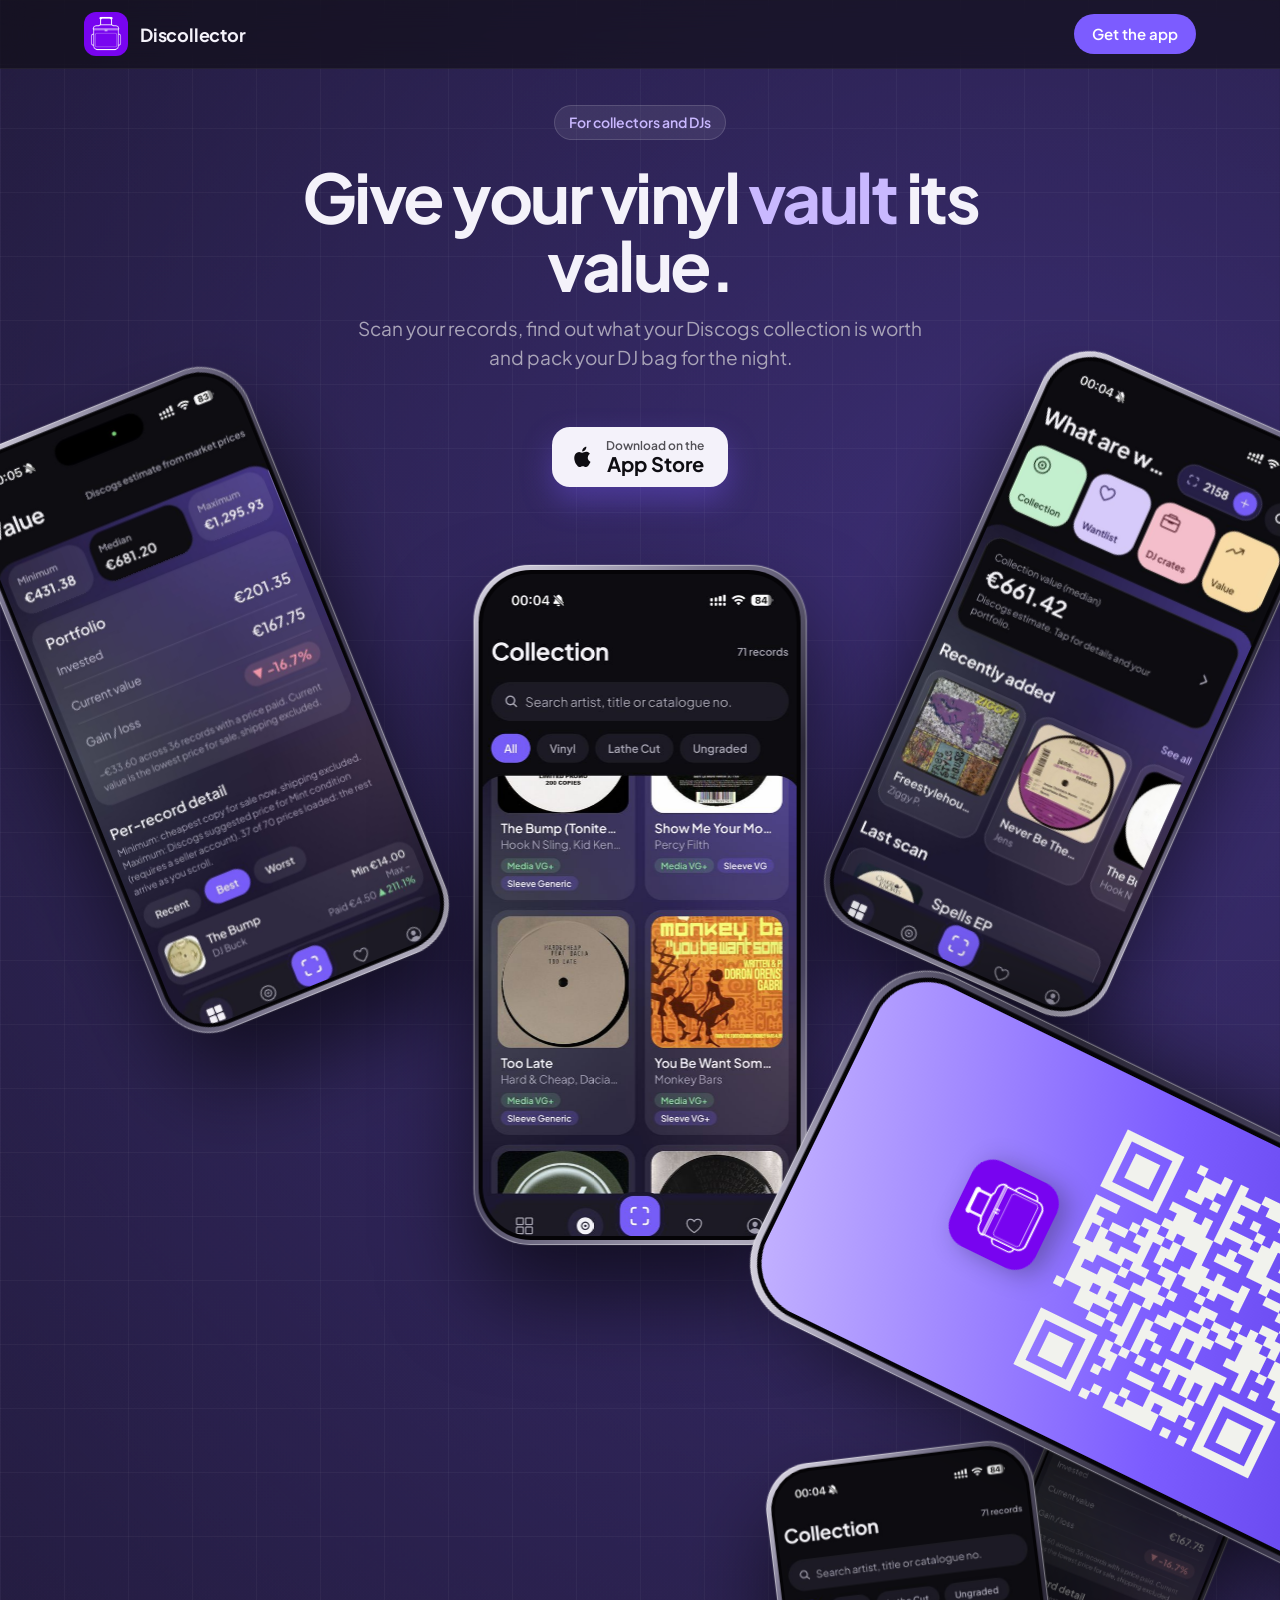
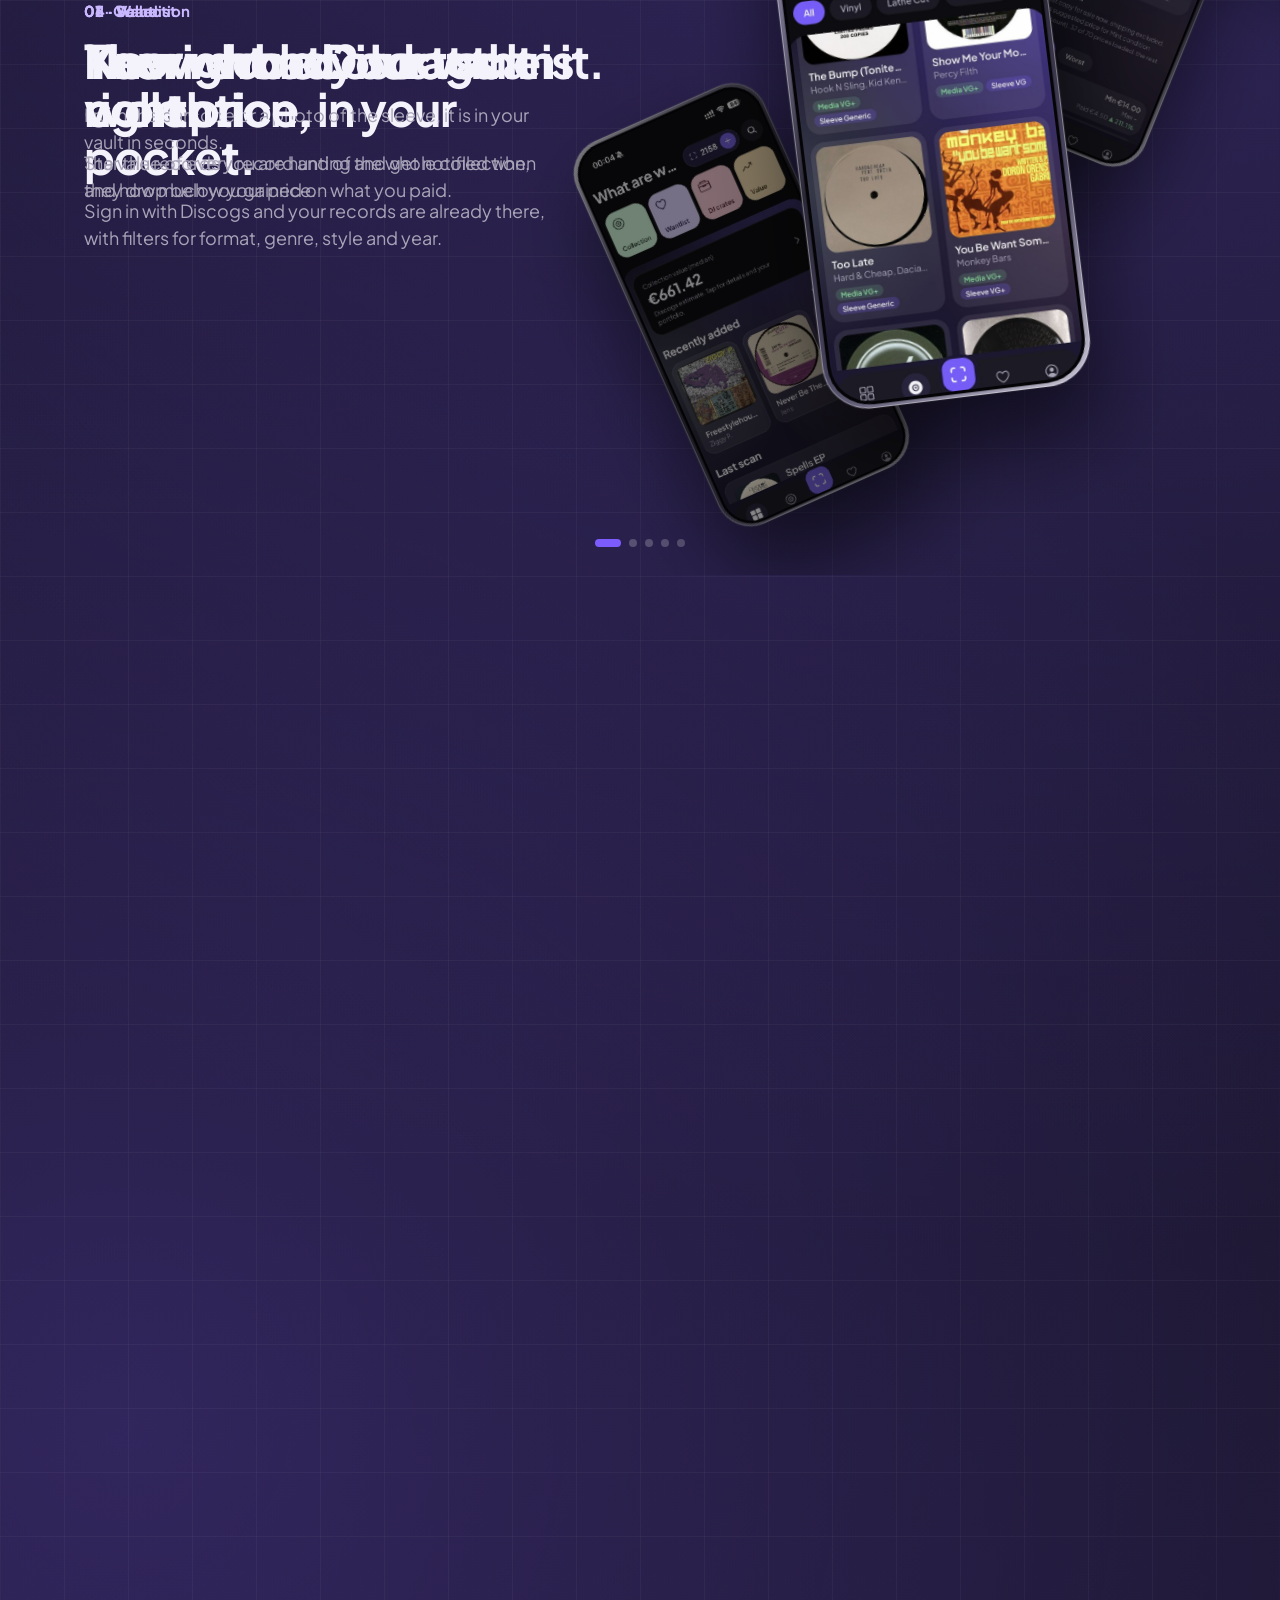
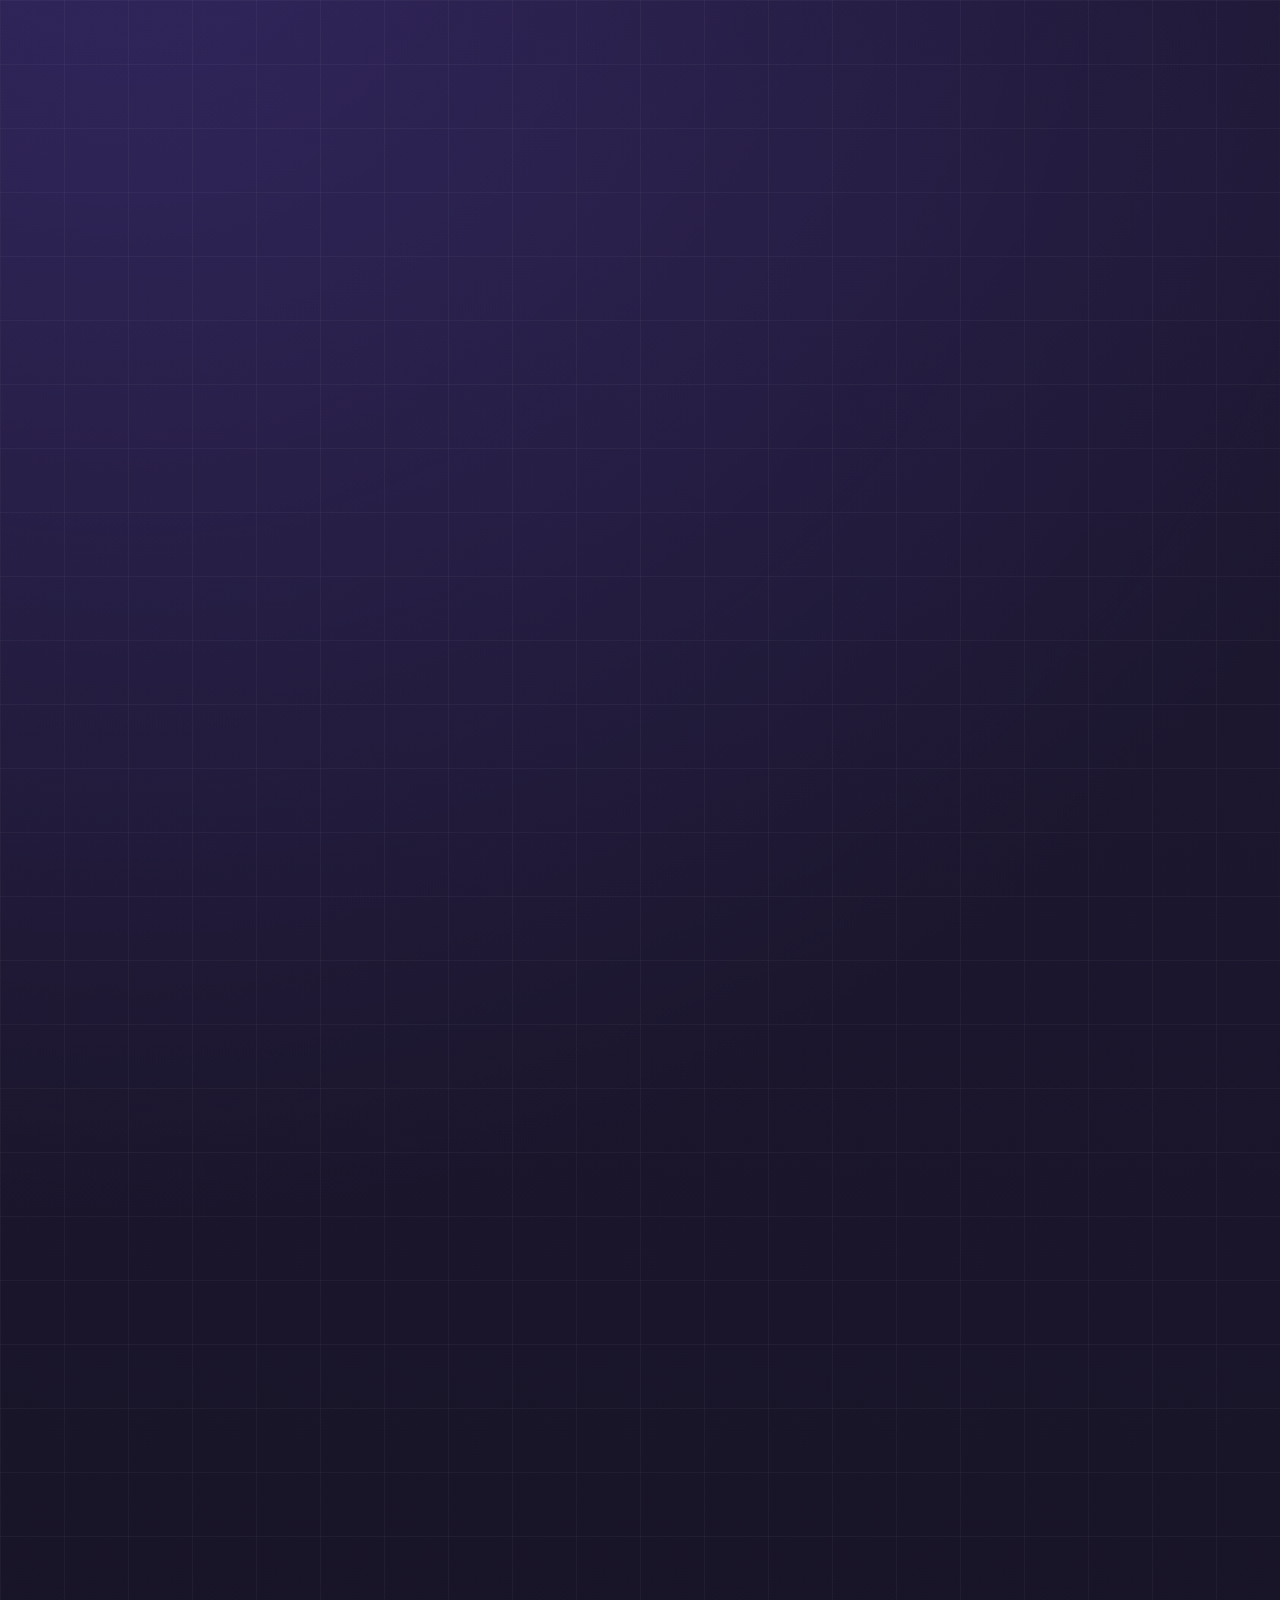
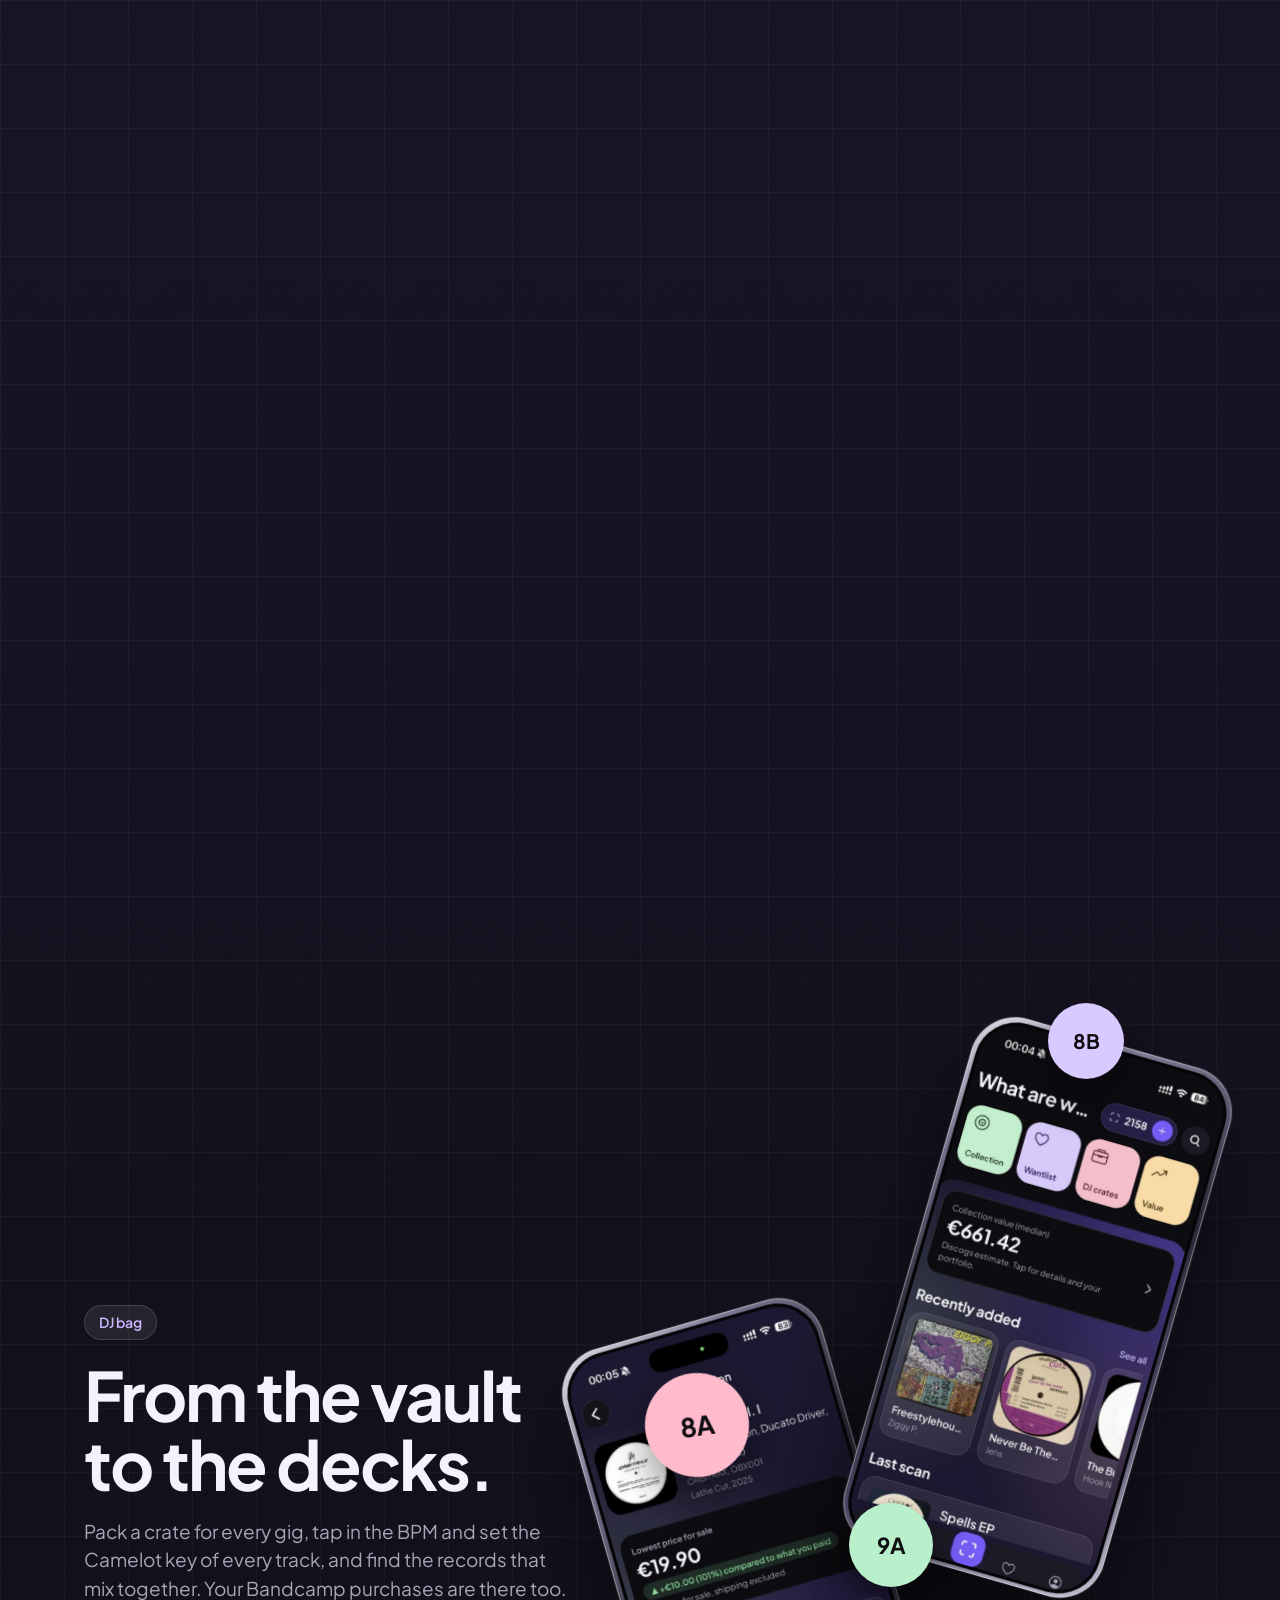
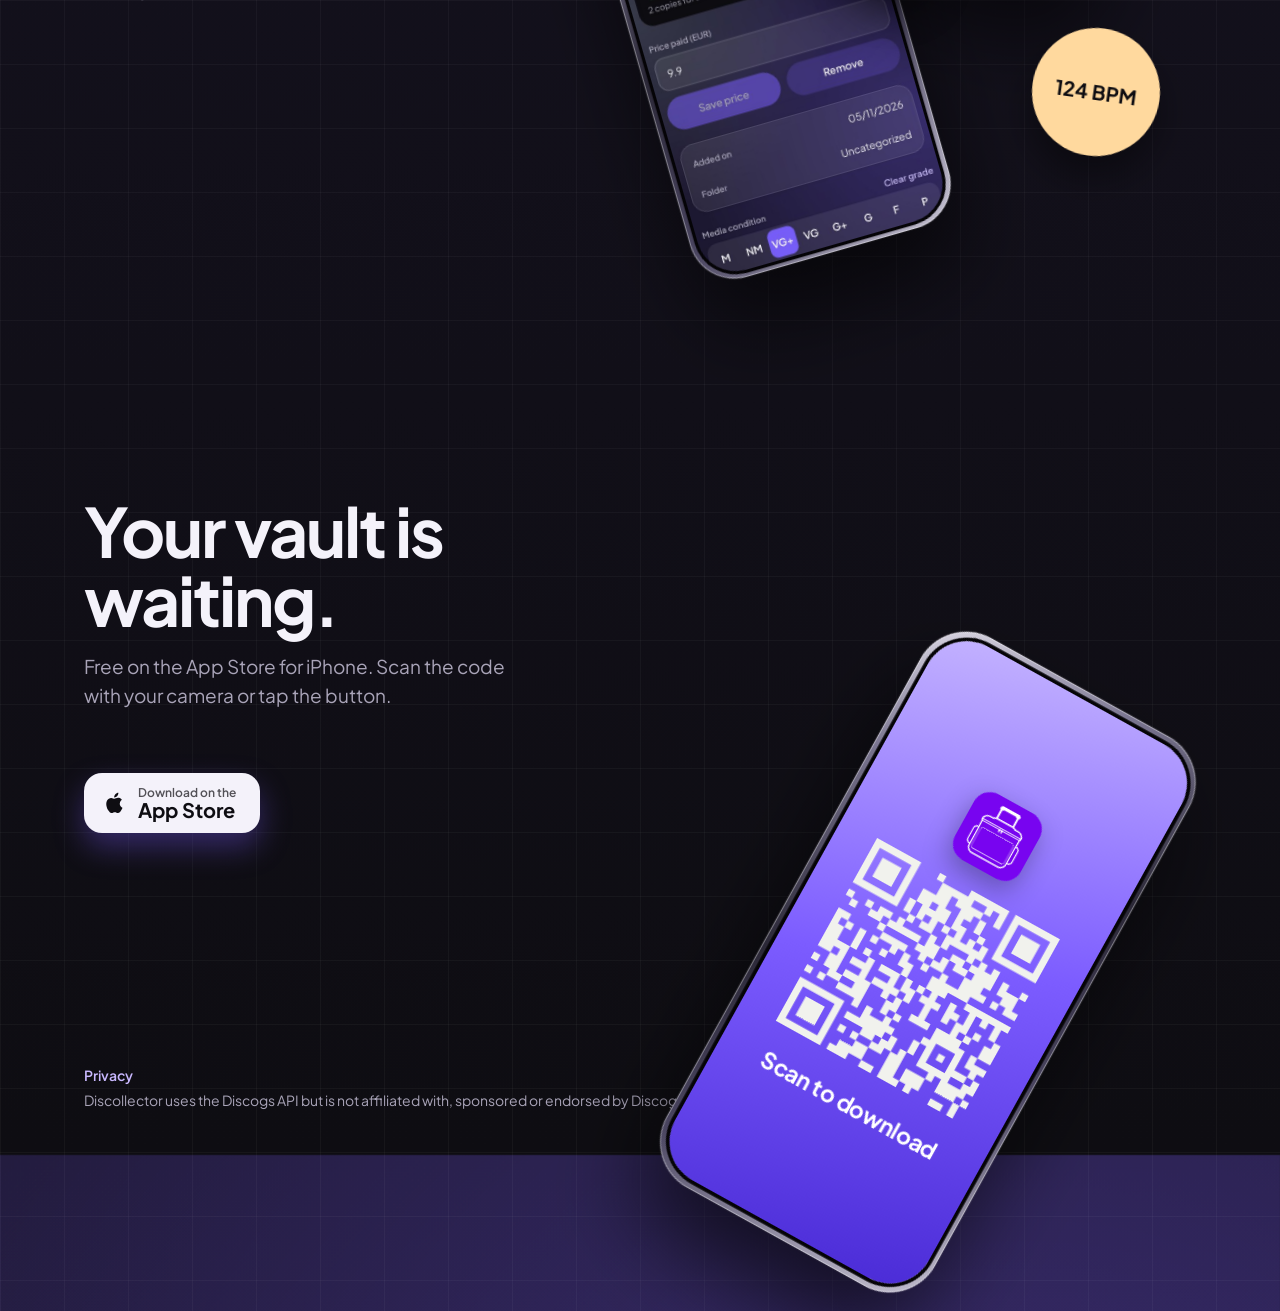
==== commit 336406e7: "Landing in inglese Co-Authored-By: Claude Opus 5.5 <noreply@anthropic.com> Claude-Session: https://c" ====
--- a/index.html
+++ b/index.html
@@ -1,13 +1,13 @@
 <!doctype html>
-<html lang="it">
+<html lang="en">
 <head>
   <meta charset="utf-8">
   <meta name="viewport" content="width=device-width, initial-scale=1">
-  <title>Discollector: dai valore al tuo vault di vinili</title>
-  <meta name="description" content="La tua collezione Discogs sul telefono: scansiona i dischi, controlla quanto valgono e prepara la borsa per la serata.">
+  <title>Discollector: give your vinyl vault its value</title>
+  <meta name="description" content="Your Discogs collection on your phone: scan your records, see what they are worth and pack your DJ bag for the night.">
   <meta name="theme-color" content="#0E0D12">
   <meta property="og:title" content="Discollector">
-  <meta property="og:description" content="Dai valore al tuo vault di vinili. Scansiona, valuta, prepara la borsa per la serata.">
+  <meta property="og:description" content="Give your vinyl vault its value. Scan, value, pack your DJ bag for the night.">
   <meta property="og:image" content="https://discollector.com/icon.png">
   <link rel="icon" href="favicon.png">
   <link rel="apple-touch-icon" href="icon.png">
@@ -20,19 +20,19 @@
   <nav class="top">
     <div class="wide">
       <a class="brand" href="./"><img src="icon.png" alt=""><span>Discollector</span></a>
-      <a class="pill" href="https://apps.apple.com/app/id6830593741">Scarica l'app</a>
+      <a class="pill" href="https://apps.apple.com/app/id6830593741">Get the app</a>
     </div>
   </nav>
 
   <!-- Apertura: titolo e telefoni a ventaglio che si aprono scorrendo -->
   <header class="hero" data-scroll>
     <div class="hero-copy wide">
-      <span class="eyebrow">Per collezionisti e DJ</span>
-      <h1>Dai valore al tuo <em>vault</em> di vinili.</h1>
-      <p>Scansiona i dischi, scopri quanto vale la tua collezione Discogs e prepara la borsa per la serata.</p>
+      <span class="eyebrow">For collectors and DJs</span>
+      <h1>Give your vinyl <em>vault</em> its value.</h1>
+      <p>Scan your records, find out what your Discogs collection is worth and pack your DJ bag for the night.</p>
       <a class="store" href="https://apps.apple.com/app/id6830593741">
         <svg viewBox="0 0 24 24" aria-hidden="true"><path fill="currentColor" d="M16.4 12.6c0-2.4 2-3.5 2-3.6-1.1-1.6-2.8-1.8-3.4-1.8-1.4-.1-2.8.9-3.5.9-.7 0-1.8-.8-3-.8-1.5 0-3 .9-3.8 2.3-1.6 2.8-.4 7 1.2 9.3.8 1.1 1.7 2.4 2.9 2.3 1.2 0 1.6-.7 3-.7s1.8.7 3 .7c1.3 0 2.1-1.1 2.8-2.3.9-1.3 1.3-2.6 1.3-2.6s-2.5-1-2.5-3.7zM14.1 5.6c.6-.8 1.1-1.9 1-3-1 0-2.1.6-2.8 1.4-.6.7-1.2 1.8-1 2.9 1 .1 2.1-.5 2.8-1.3z"/></svg>
-        <span><small>Scarica su</small>App Store</span>
+        <span><small>Download on the</small>App Store</span>
       </a>
     </div>
     <div class="fan" aria-hidden="true">
@@ -42,7 +42,7 @@
       <div class="slot s4"><div class="phone"><div class="screen qr-screen">
         <img class="qr-logo" src="icon.png" alt="">
         <img class="qr-code" src="img/qr-app-store.svg" alt="">
-        <b>Inquadra e scarica</b>
+        <b>Scan to download</b>
       </div></div></div>
     </div>
   </header>
@@ -52,11 +52,11 @@
     <div class="sticky">
       <div class="wide story-grid">
         <ol class="captions">
-          <li class="on"><span>01 · Collezione</span><h2>Tutta la tua collezione Discogs, in tasca.</h2><p>Accedi con Discogs: i dischi arrivano da soli, con filtri per formato, genere, stile e anno.</p></li>
-          <li><span>02 · Scansiona</span><h2>Un disco nuovo? Inquadralo.</h2><p>Dal codice a barre o da una foto della copertina, ed è nel vault in pochi secondi.</p></li>
-          <li><span>03 · Condizioni</span><h2>Ogni dettaglio al suo posto.</h2><p>Condizioni di disco e copertina con un tocco, prezzo pagato e prezzi di mercato.</p></li>
-          <li><span>04 · Valore</span><h2>Sai quanto vale il tuo vault.</h2><p>Valore di ogni disco e della collezione, e quanto hai guadagnato rispetto a quanto l'hai pagata.</p></li>
-          <li><span>05 · Wantlist</span><h2>Il disco giusto al prezzo giusto.</h2><p>Metti la stella ai dischi che cerchi: ti avvisiamo quando scendono sotto il tuo prezzo.</p></li>
+          <li class="on"><span>01 · Collection</span><h2>Your whole Discogs collection, in your pocket.</h2><p>Sign in with Discogs and your records are already there, with filters for format, genre, style and year.</p></li>
+          <li><span>02 · Scan</span><h2>New record? Just scan it.</h2><p>From the barcode or a photo of the sleeve, it is in your vault in seconds.</p></li>
+          <li><span>03 · Condition</span><h2>Every detail in its place.</h2><p>Media and sleeve grades in one tap, the price you paid and market prices.</p></li>
+          <li><span>04 · Value</span><h2>Know what your vault is worth.</h2><p>The value of every record and of the whole collection, and how much you gained on what you paid.</p></li>
+          <li><span>05 · Wantlist</span><h2>The right record at the right price.</h2><p>Star the records you are hunting and get notified when they drop below your price.</p></li>
         </ol>
         <div class="story-stage" aria-hidden="true">
           <div class="slot back b1"><div class="phone"><div class="screen"><img src="img/home.jpg" alt=""></div></div></div>
@@ -78,9 +78,9 @@
   <section class="dj" data-scroll>
     <div class="wide dj-grid">
     <div class="dj-copy">
-      <span class="eyebrow">Borsa</span>
-      <h2>Dalla collezione alla consolle.</h2>
-      <p>Prepara le valigie per ogni serata, segna i BPM con Tap e la tonalità Camelot di ogni traccia, e trova i dischi che si mixano. Ci sono anche quelli comprati su Bandcamp.</p>
+      <span class="eyebrow">DJ bag</span>
+      <h2>From the vault to the decks.</h2>
+      <p>Pack a crate for every gig, tap in the BPM and set the Camelot key of every track, and find the records that mix together. Your Bandcamp purchases are there too.</p>
     </div>
     <div class="dj-stage" aria-hidden="true">
       <div class="slot d1"><div class="phone"><div class="screen"><img src="img/dettaglio.jpg" alt=""></div></div></div>
@@ -94,24 +94,24 @@
   <section class="final" data-scroll>
     <div class="wide final-grid">
       <div>
-        <h2>Il tuo vault ti aspetta.</h2>
-        <p>Gratis su App Store per iPhone. Inquadra il codice con la fotocamera o tocca il pulsante.</p>
+        <h2>Your vault is waiting.</h2>
+        <p>Free on the App Store for iPhone. Scan the code with your camera or tap the button.</p>
         <a class="store" href="https://apps.apple.com/app/id6830593741">
           <svg viewBox="0 0 24 24" aria-hidden="true"><path fill="currentColor" d="M16.4 12.6c0-2.4 2-3.5 2-3.6-1.1-1.6-2.8-1.8-3.4-1.8-1.4-.1-2.8.9-3.5.9-.7 0-1.8-.8-3-.8-1.5 0-3 .9-3.8 2.3-1.6 2.8-.4 7 1.2 9.3.8 1.1 1.7 2.4 2.9 2.3 1.2 0 1.6-.7 3-.7s1.8.7 3 .7c1.3 0 2.1-1.1 2.8-2.3.9-1.3 1.3-2.6 1.3-2.6s-2.5-1-2.5-3.7zM14.1 5.6c.6-.8 1.1-1.9 1-3-1 0-2.1.6-2.8 1.4-.6.7-1.2 1.8-1 2.9 1 .1 2.1-.5 2.8-1.3z"/></svg>
-          <span><small>Scarica su</small>App Store</span>
+          <span><small>Download on the</small>App Store</span>
         </a>
       </div>
       <div class="final-stage">
         <div class="slot f1"><div class="phone"><div class="screen qr-screen">
           <img class="qr-logo" src="icon.png" alt="">
-          <img class="qr-code" src="img/qr-app-store.svg" alt="QR code per scaricare Discollector dall'App Store">
-          <b>Inquadra e scarica</b>
+          <img class="qr-code" src="img/qr-app-store.svg" alt="QR code to download Discollector from the App Store">
+          <b>Scan to download</b>
         </div></div></div>
       </div>
     </div>
     <footer class="wide">
       <p><a href="privacy.html">Privacy</a></p>
-      <p>Discollector usa le API di Discogs ma non è affiliata né approvata da Discogs.</p>
+      <p>Discollector uses the Discogs API but is not affiliated with, sponsored or endorsed by Discogs.</p>
     </footer>
   </section>
 </body>
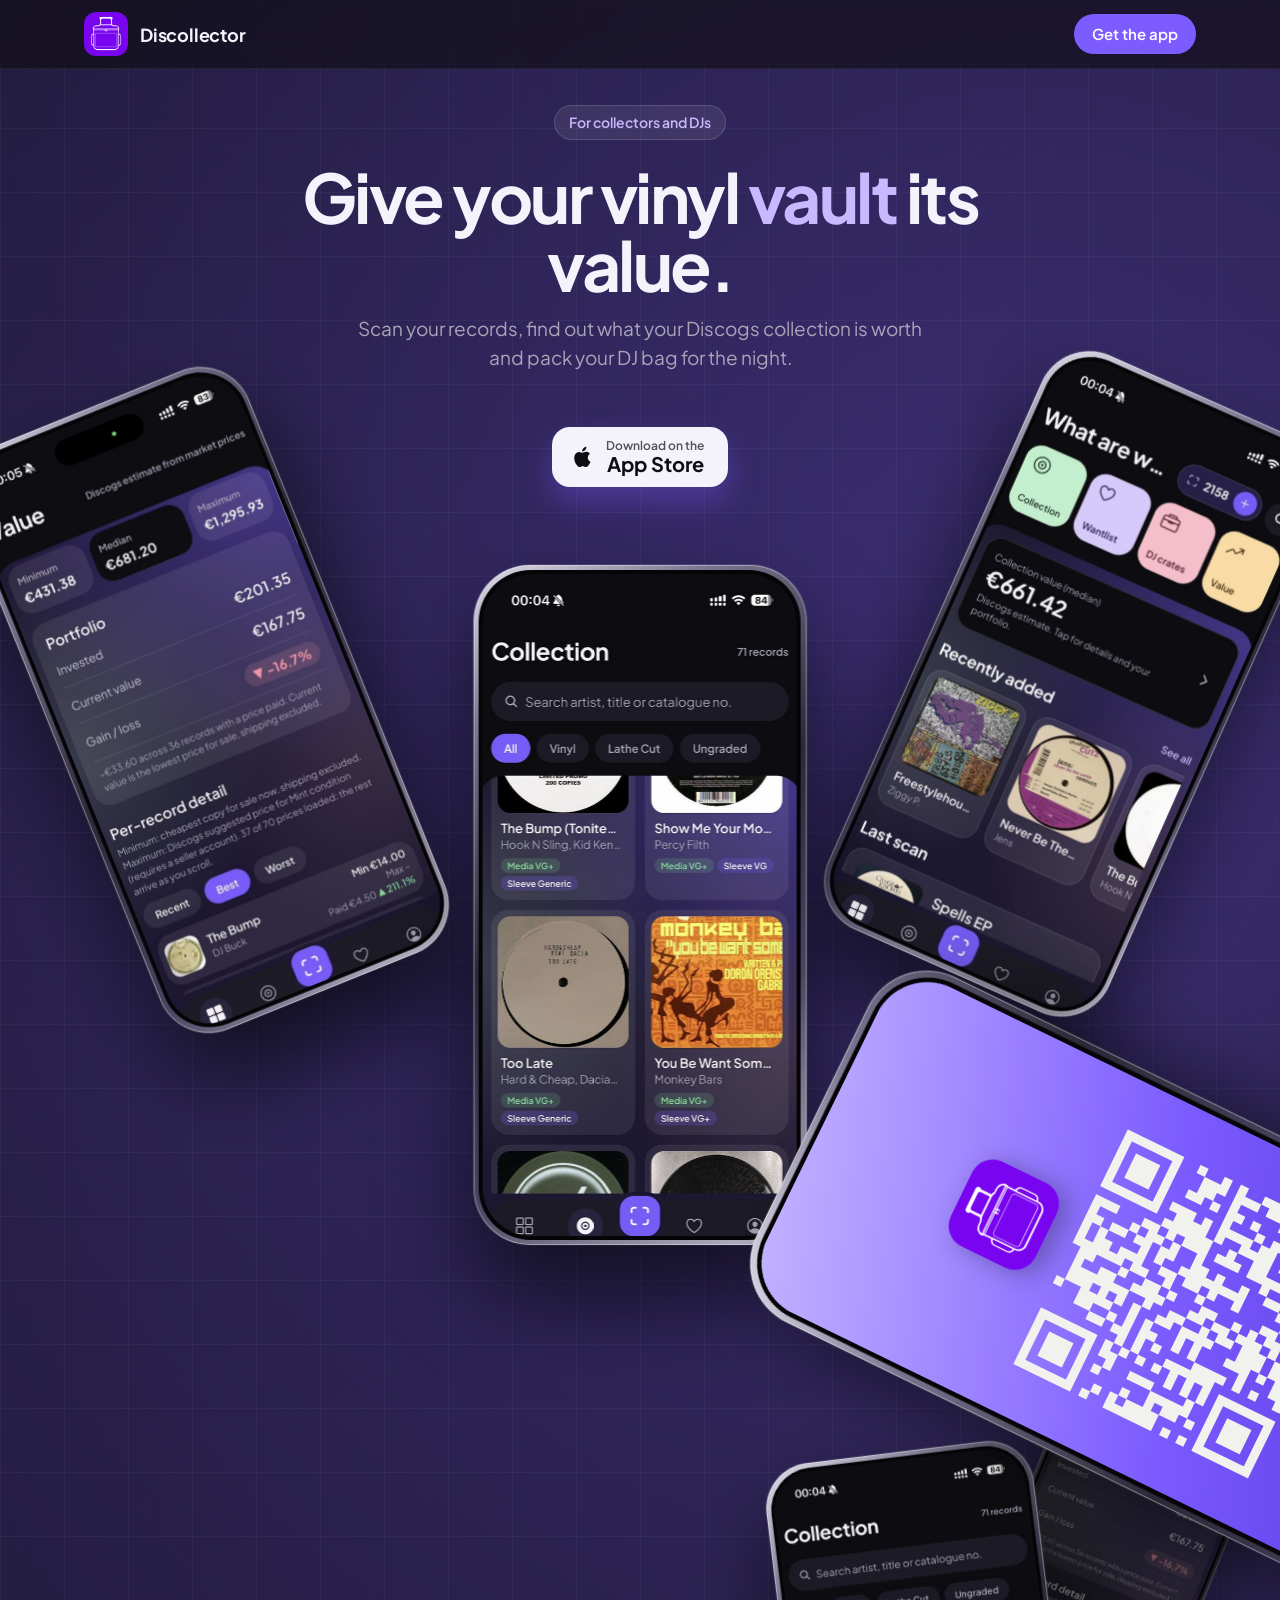
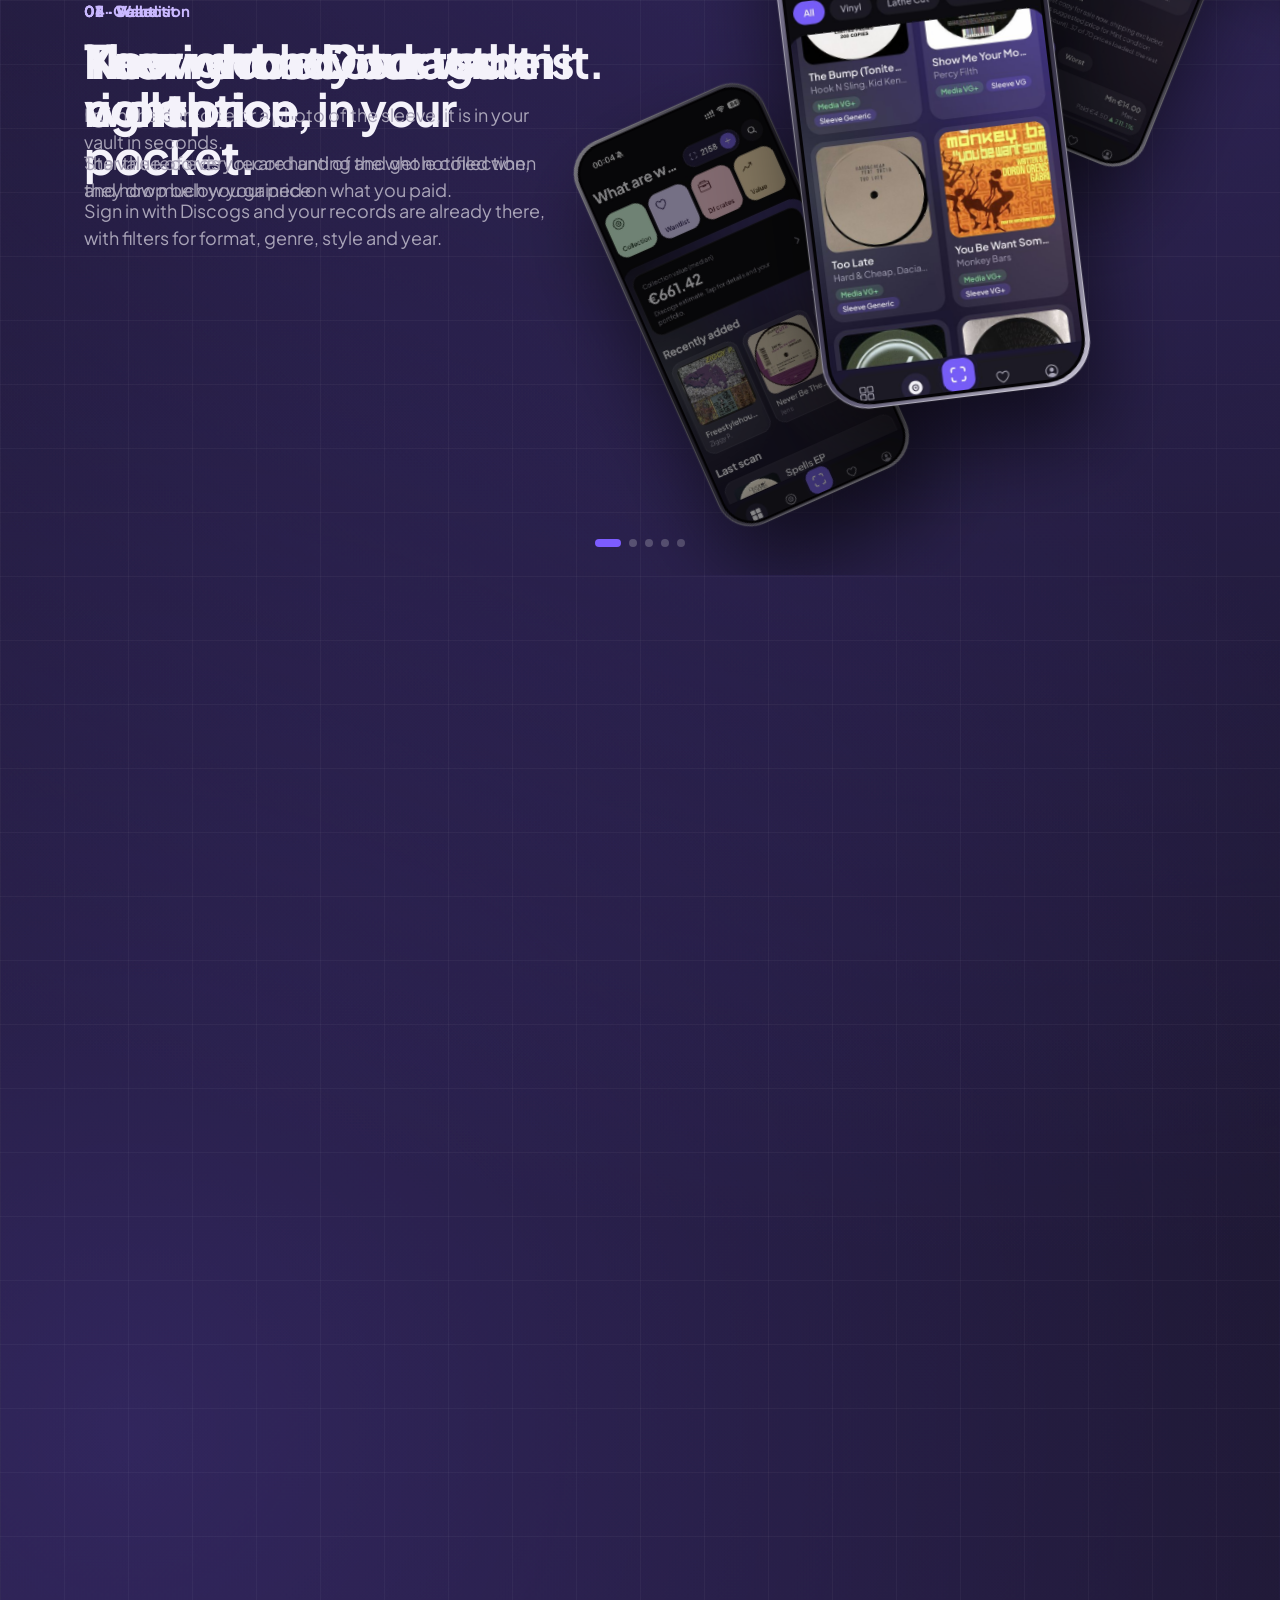
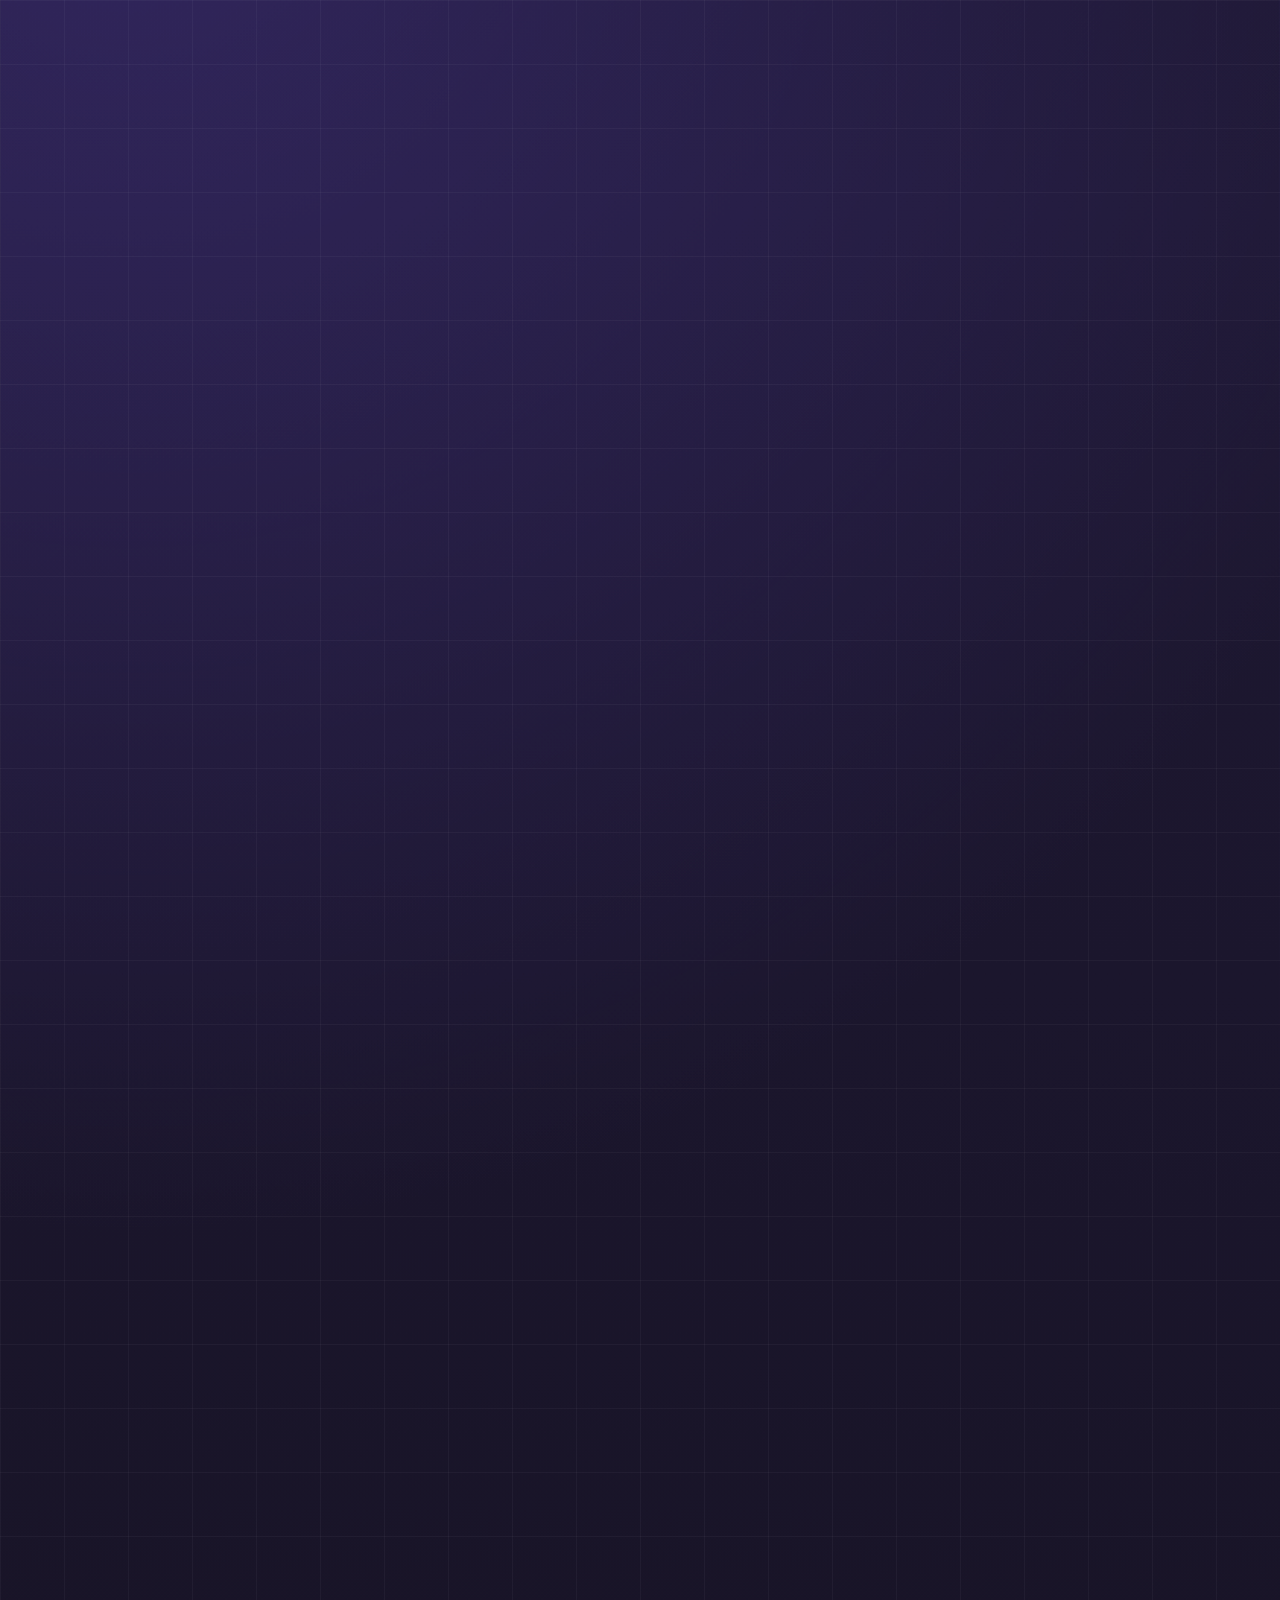
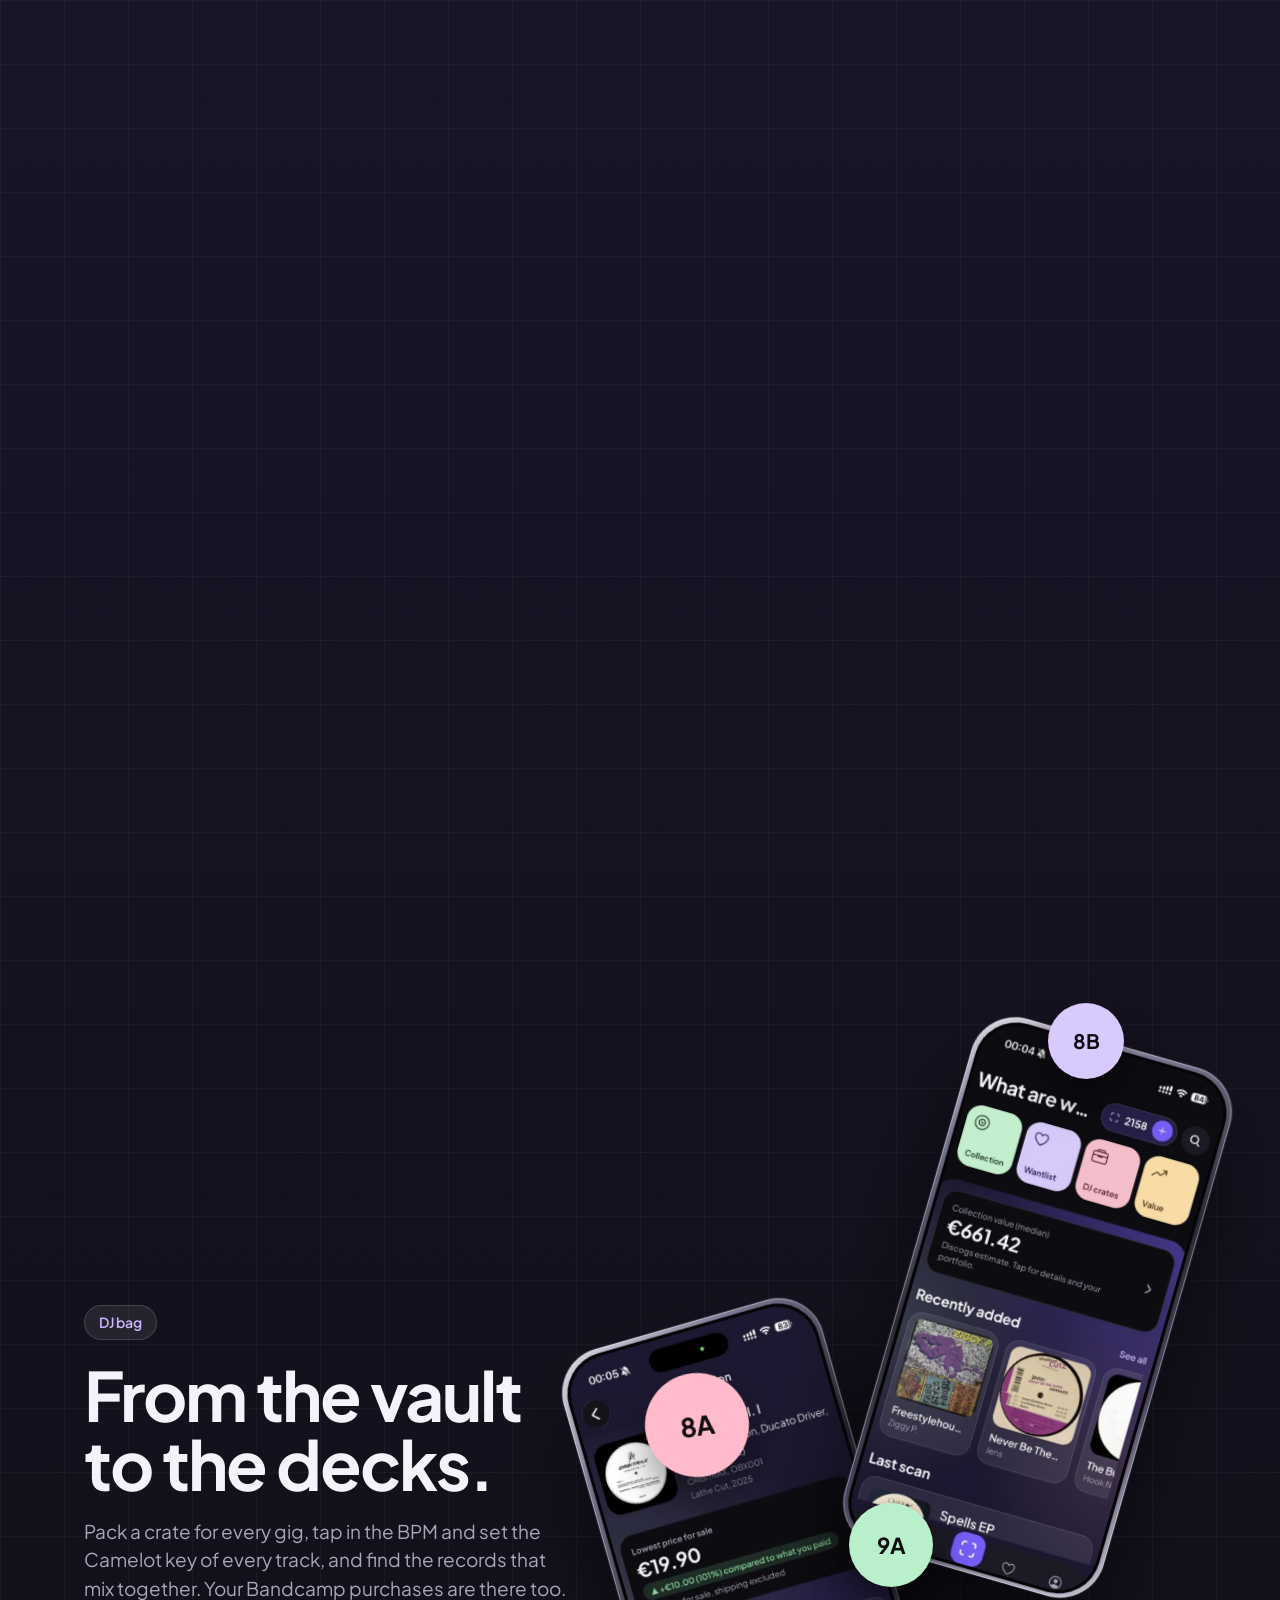
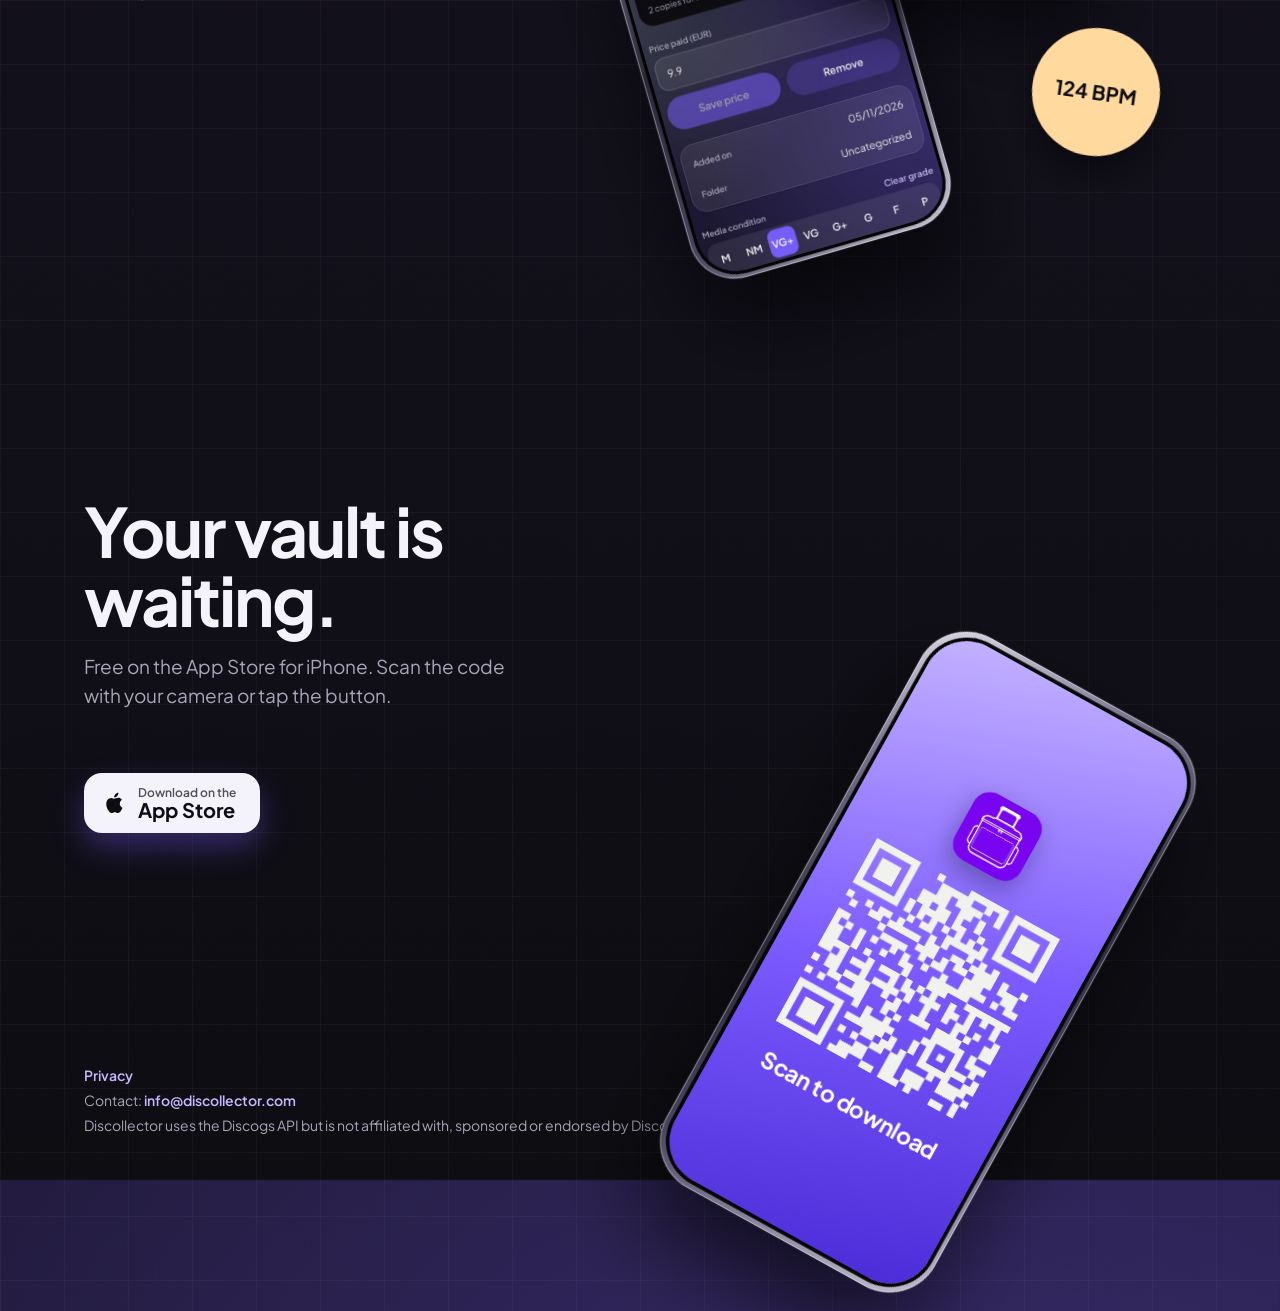
==== commit 7b3e1942: "Add contact email to landing footer" ====
--- a/index.html
+++ b/index.html
@@ -2,6 +2,7 @@
 <html lang="en">
 <head>
   <meta charset="utf-8">
+  <script src="redirect.js"></script>
   <meta name="viewport" content="width=device-width, initial-scale=1">
   <title>Discollector: give your vinyl vault its value</title>
   <meta name="description" content="Your Discogs collection on your phone: scan your records, see what they are worth and pack your DJ bag for the night.">
@@ -111,6 +112,7 @@
     </div>
     <footer class="wide">
       <p><a href="privacy.html">Privacy</a></p>
+      <p>Contact: <a href="mailto:info@discollector.com">info@discollector.com</a></p>
       <p>Discollector uses the Discogs API but is not affiliated with, sponsored or endorsed by Discogs.</p>
     </footer>
   </section>
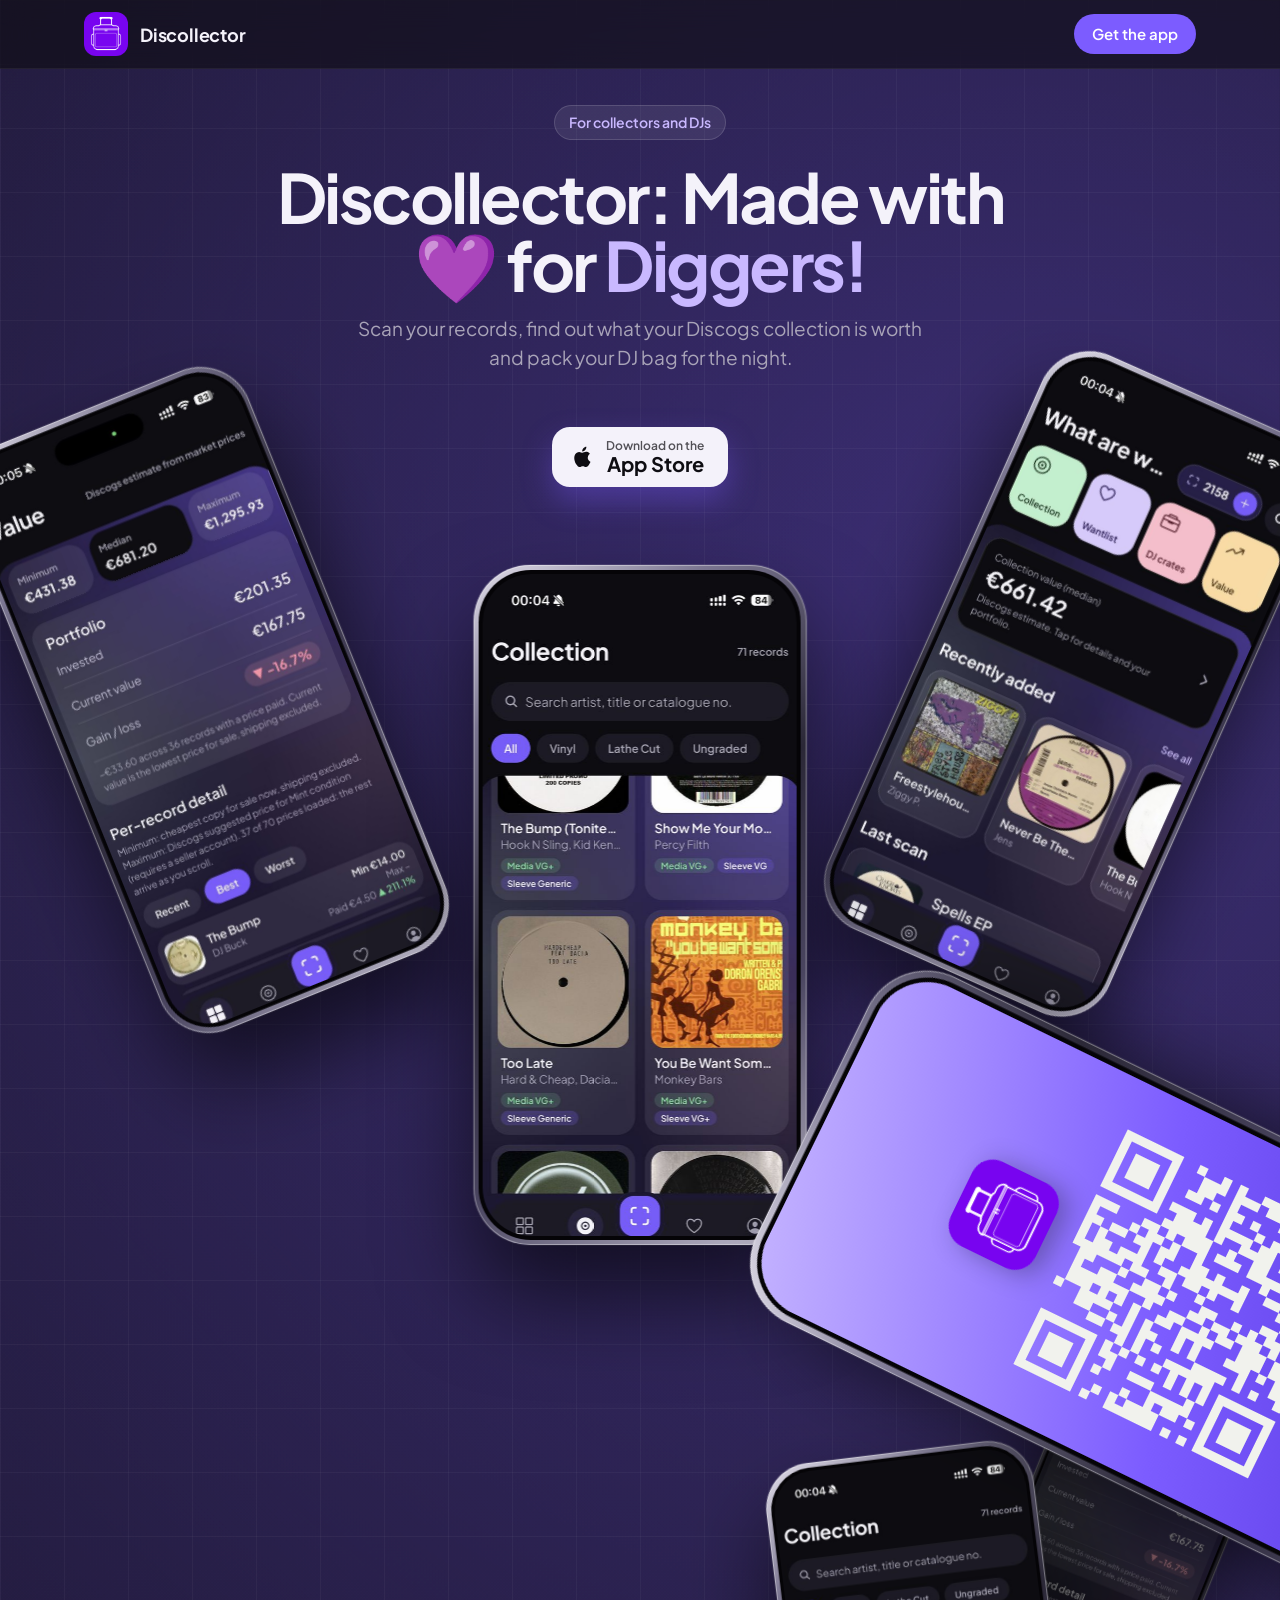
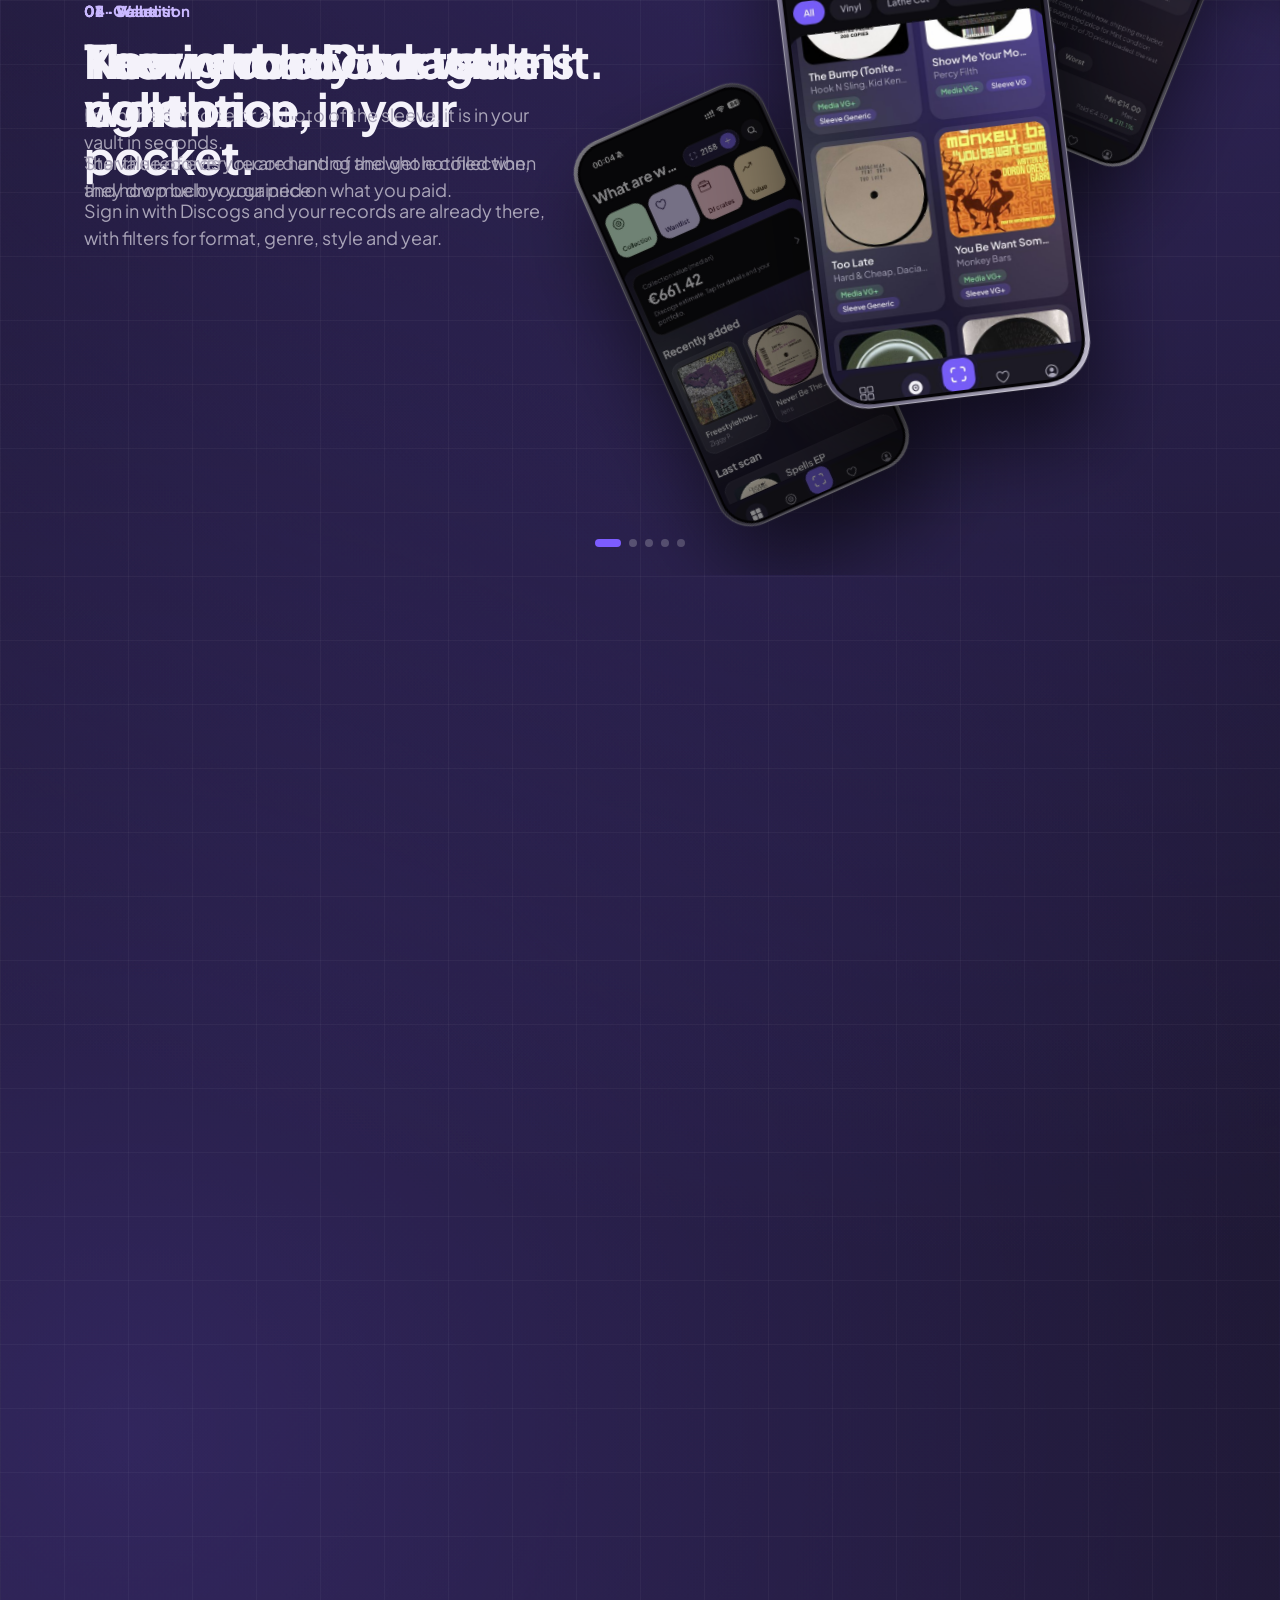
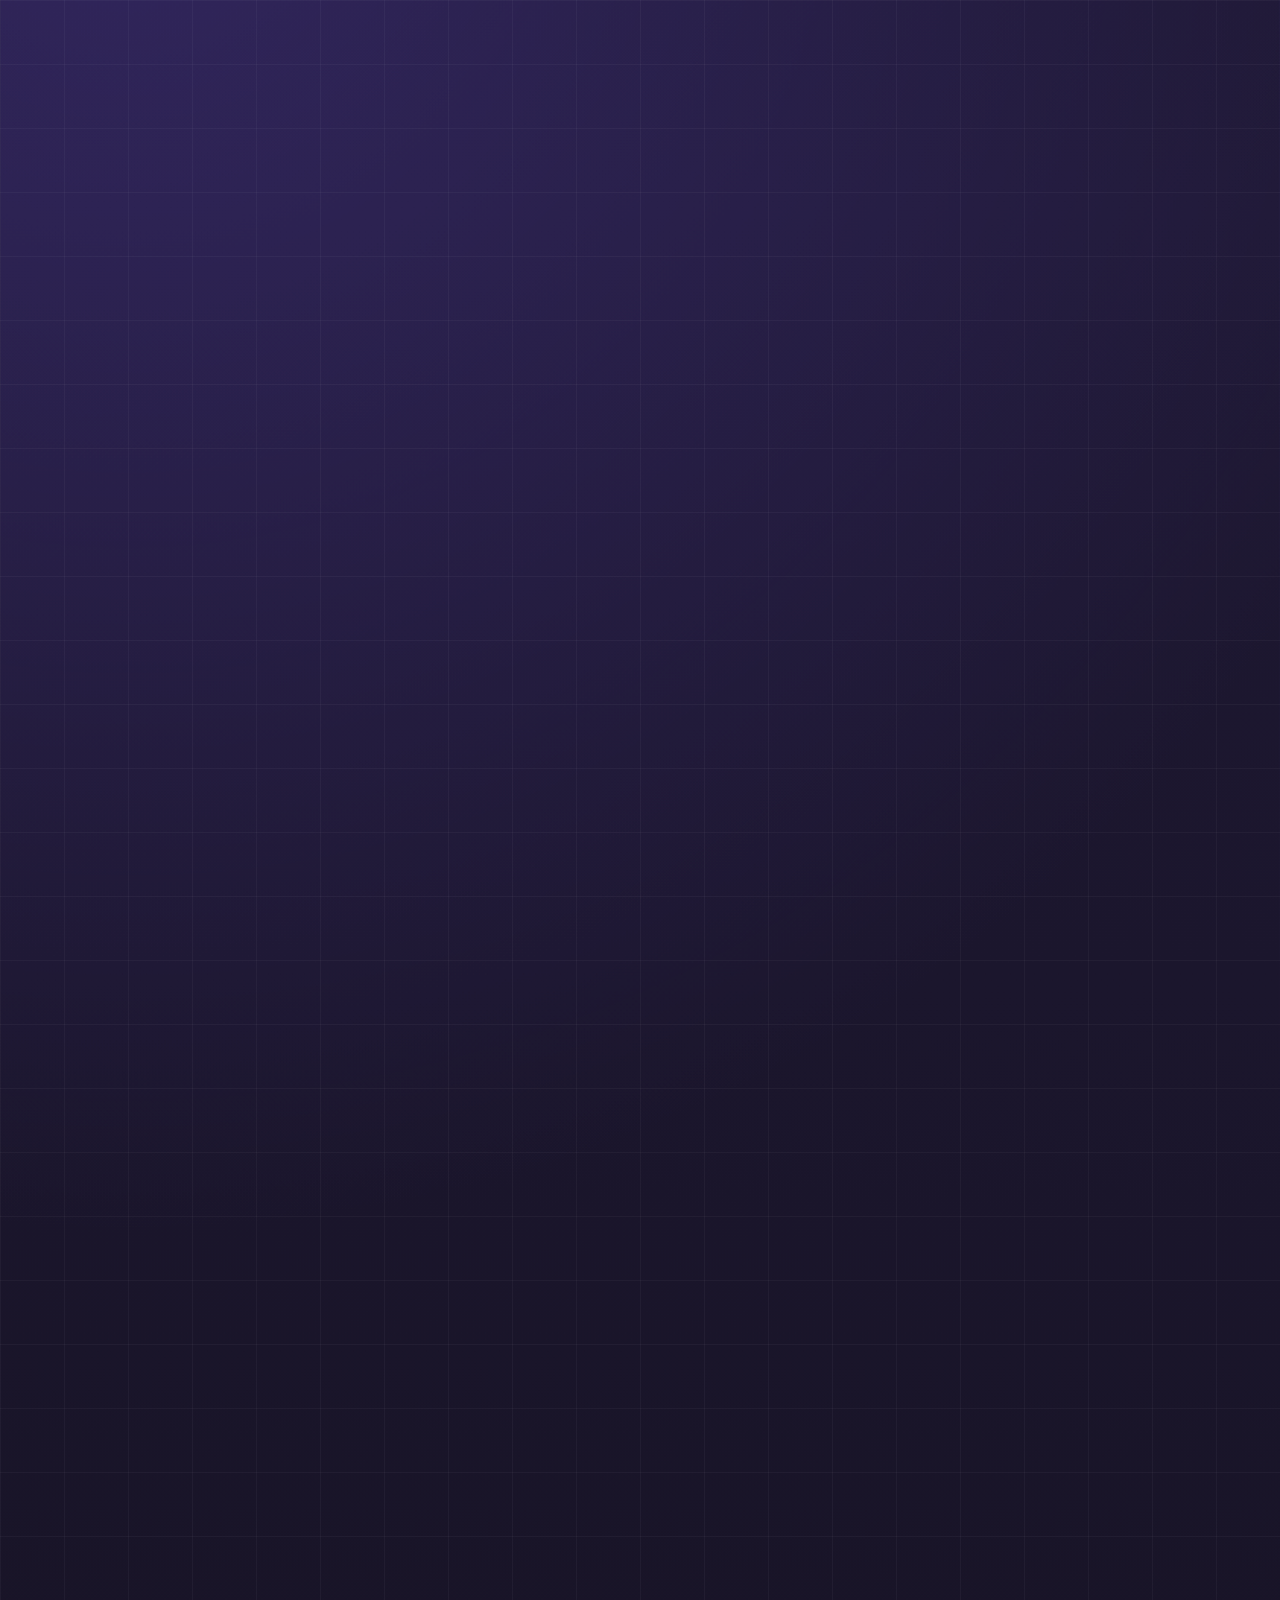
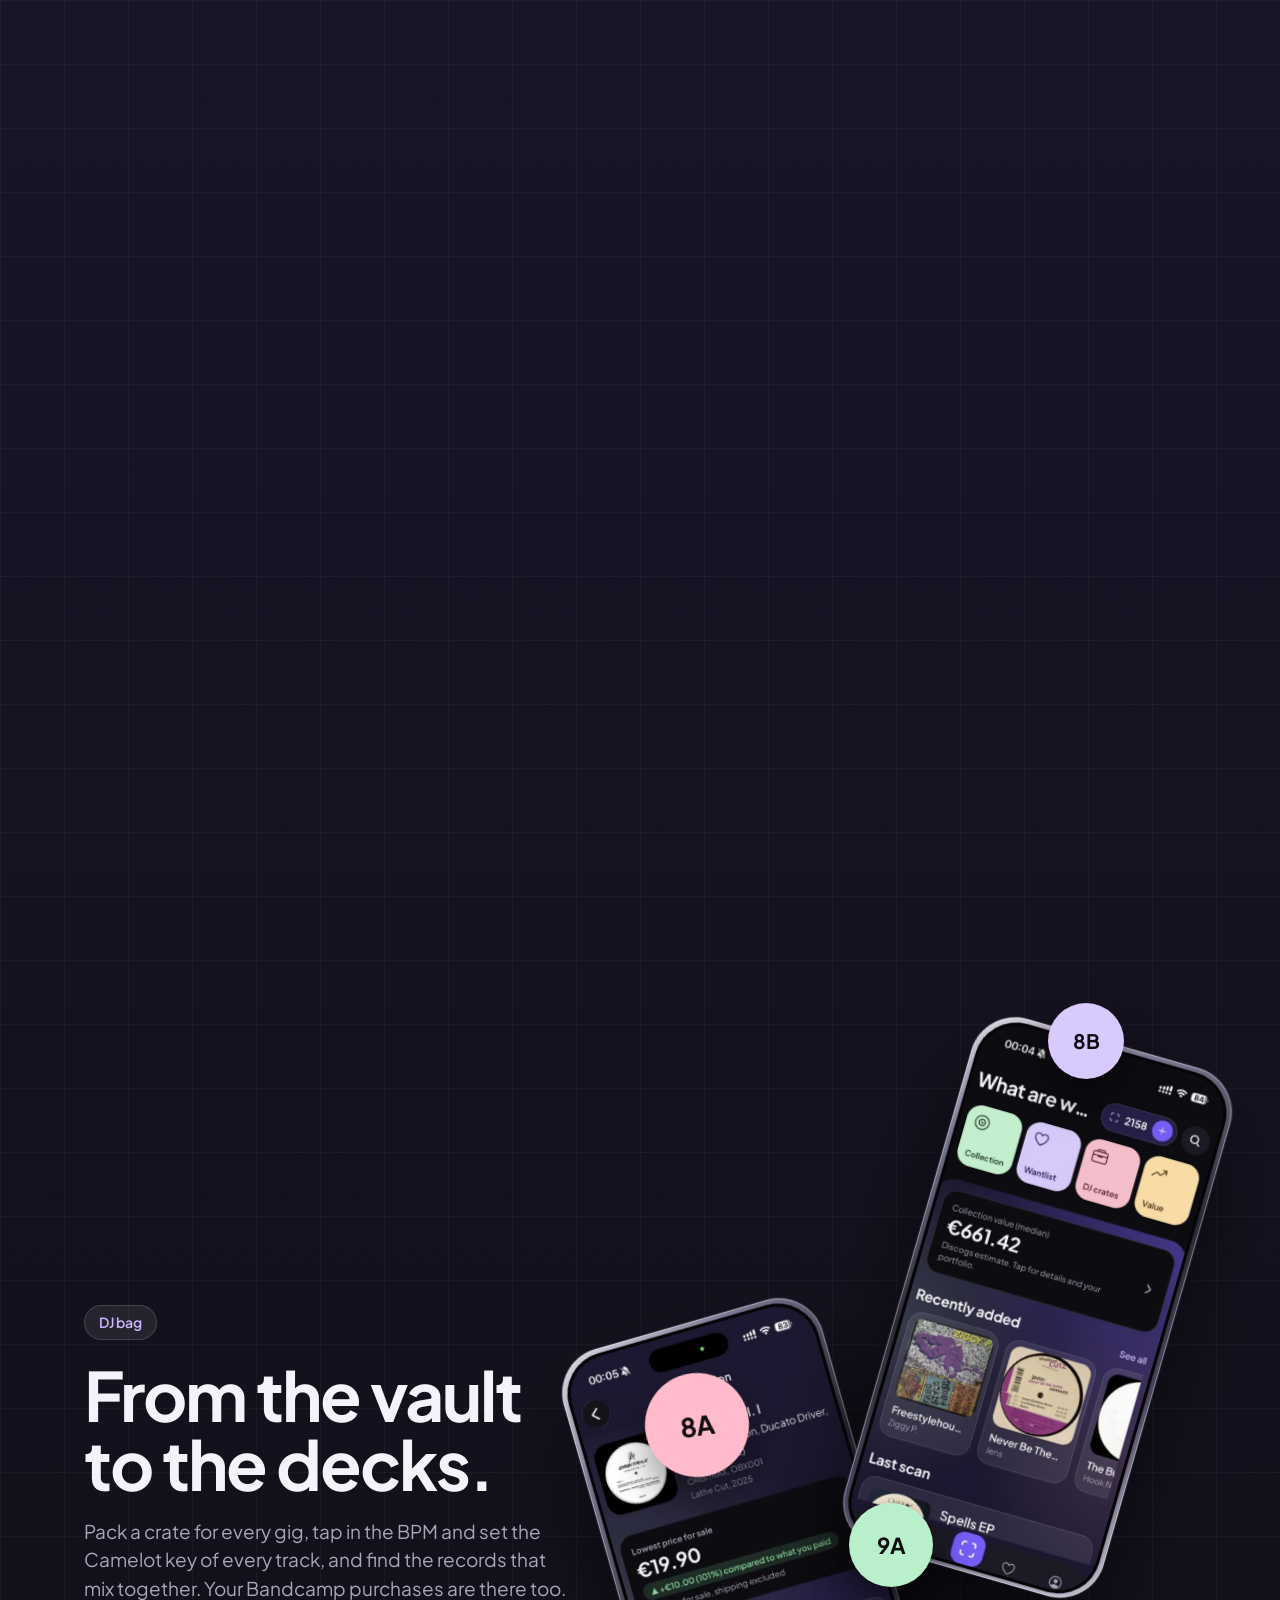
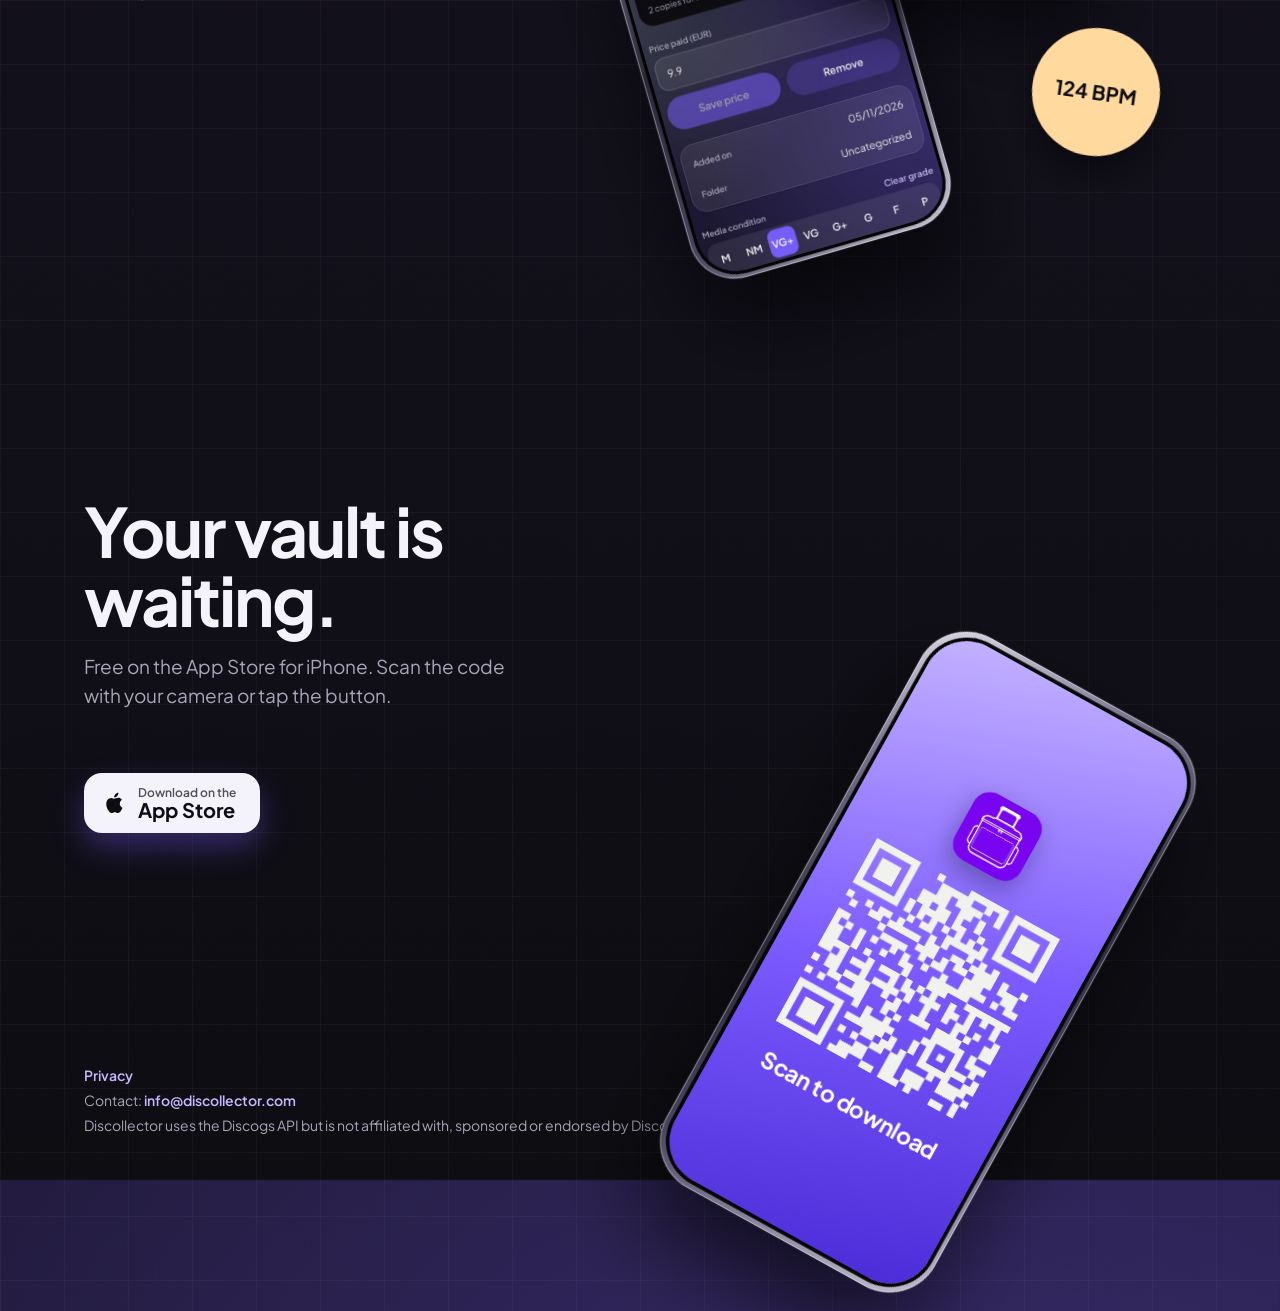
==== commit 316c7089: "Update landing motto to Made with purple heart for Diggers" ====
--- a/index.html
+++ b/index.html
@@ -4,11 +4,11 @@
   <meta charset="utf-8">
   <script src="redirect.js"></script>
   <meta name="viewport" content="width=device-width, initial-scale=1">
-  <title>Discollector: give your vinyl vault its value</title>
+  <title>Discollector: Made with 💜 for Diggers!</title>
   <meta name="description" content="Your Discogs collection on your phone: scan your records, see what they are worth and pack your DJ bag for the night.">
   <meta name="theme-color" content="#0E0D12">
-  <meta property="og:title" content="Discollector">
-  <meta property="og:description" content="Give your vinyl vault its value. Scan, value, pack your DJ bag for the night.">
+  <meta property="og:title" content="Discollector: Made with 💜 for Diggers!">
+  <meta property="og:description" content="Made with 💜 for Diggers! Scan, value, pack your DJ bag for the night.">
   <meta property="og:image" content="https://discollector.com/icon.png">
   <link rel="icon" href="favicon.png">
   <link rel="apple-touch-icon" href="icon.png">
@@ -29,7 +29,7 @@
   <header class="hero" data-scroll>
     <div class="hero-copy wide">
       <span class="eyebrow">For collectors and DJs</span>
-      <h1>Give your vinyl <em>vault</em> its value.</h1>
+      <h1>Discollector: Made with 💜 for <em>Diggers!</em></h1>
       <p>Scan your records, find out what your Discogs collection is worth and pack your DJ bag for the night.</p>
       <a class="store" href="https://apps.apple.com/app/id6830593741">
         <svg viewBox="0 0 24 24" aria-hidden="true"><path fill="currentColor" d="M16.4 12.6c0-2.4 2-3.5 2-3.6-1.1-1.6-2.8-1.8-3.4-1.8-1.4-.1-2.8.9-3.5.9-.7 0-1.8-.8-3-.8-1.5 0-3 .9-3.8 2.3-1.6 2.8-.4 7 1.2 9.3.8 1.1 1.7 2.4 2.9 2.3 1.2 0 1.6-.7 3-.7s1.8.7 3 .7c1.3 0 2.1-1.1 2.8-2.3.9-1.3 1.3-2.6 1.3-2.6s-2.5-1-2.5-3.7zM14.1 5.6c.6-.8 1.1-1.9 1-3-1 0-2.1.6-2.8 1.4-.6.7-1.2 1.8-1 2.9 1 .1 2.1-.5 2.8-1.3z"/></svg>
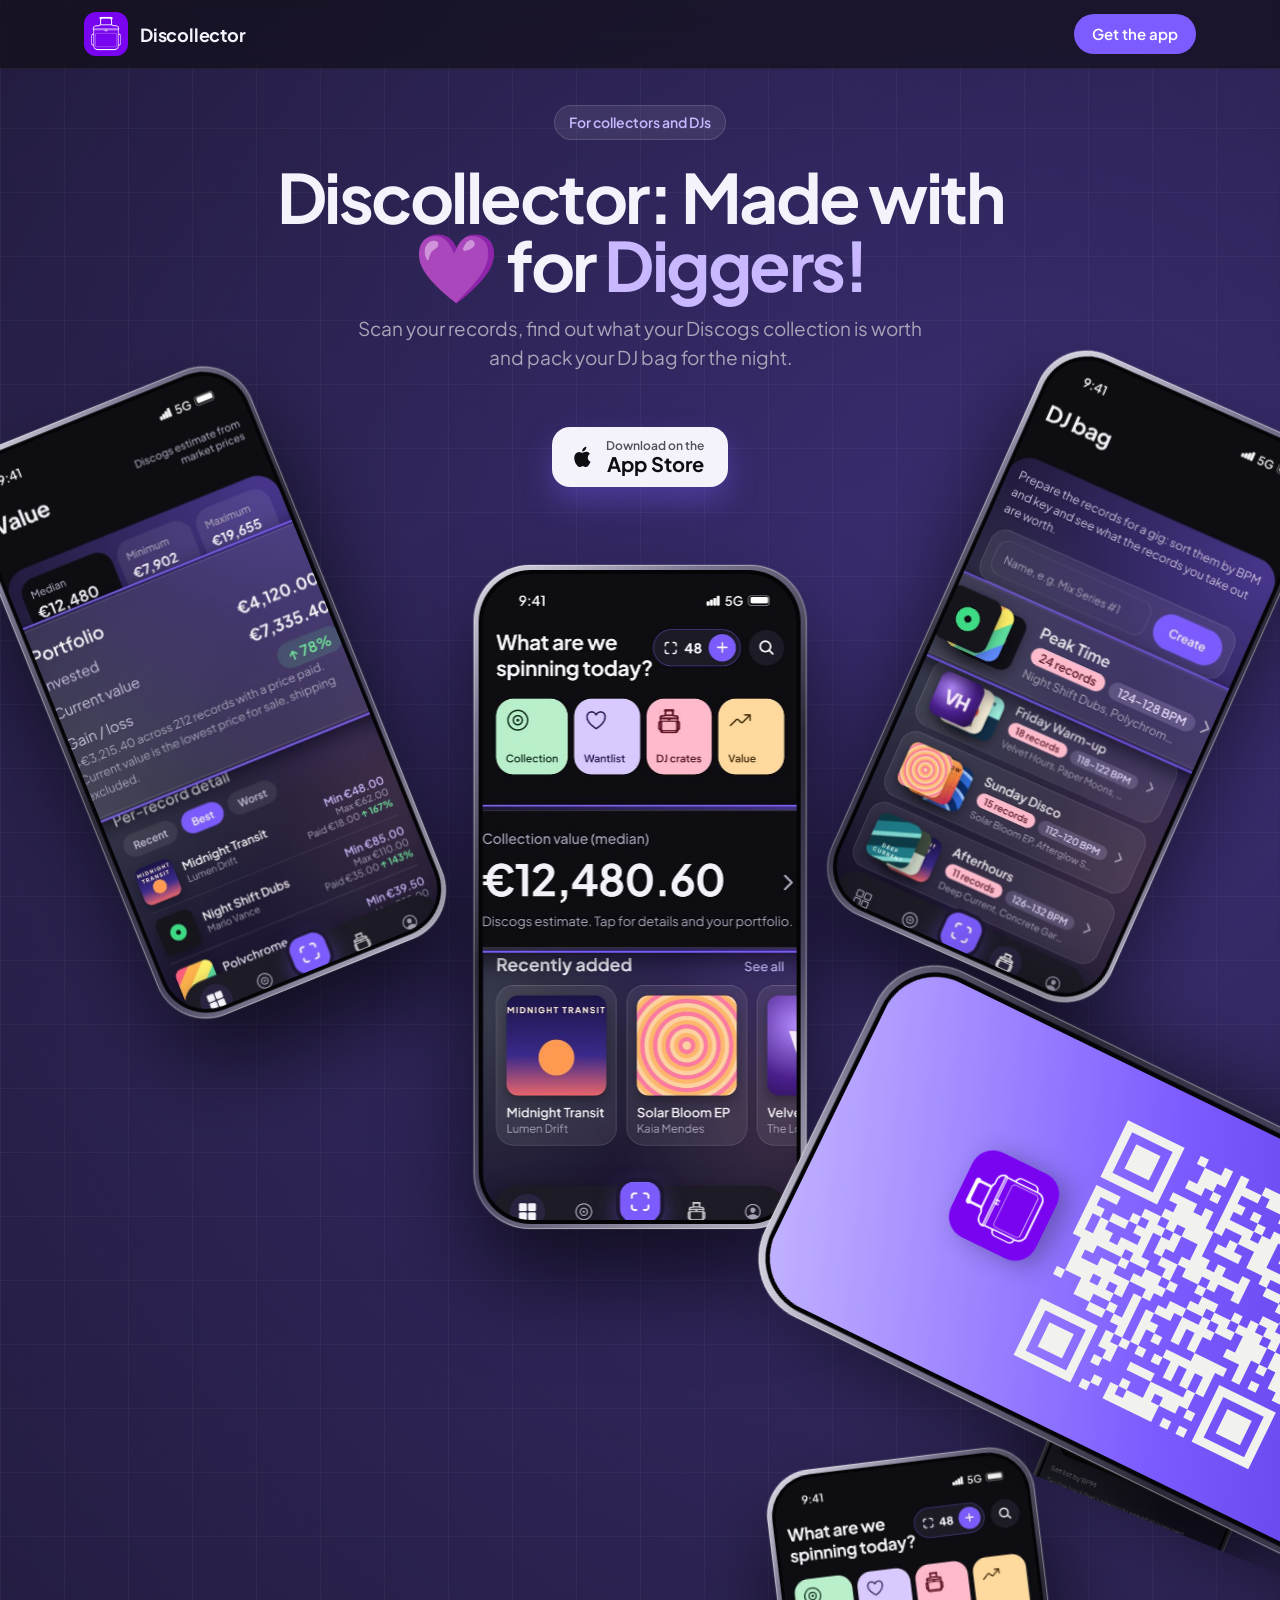
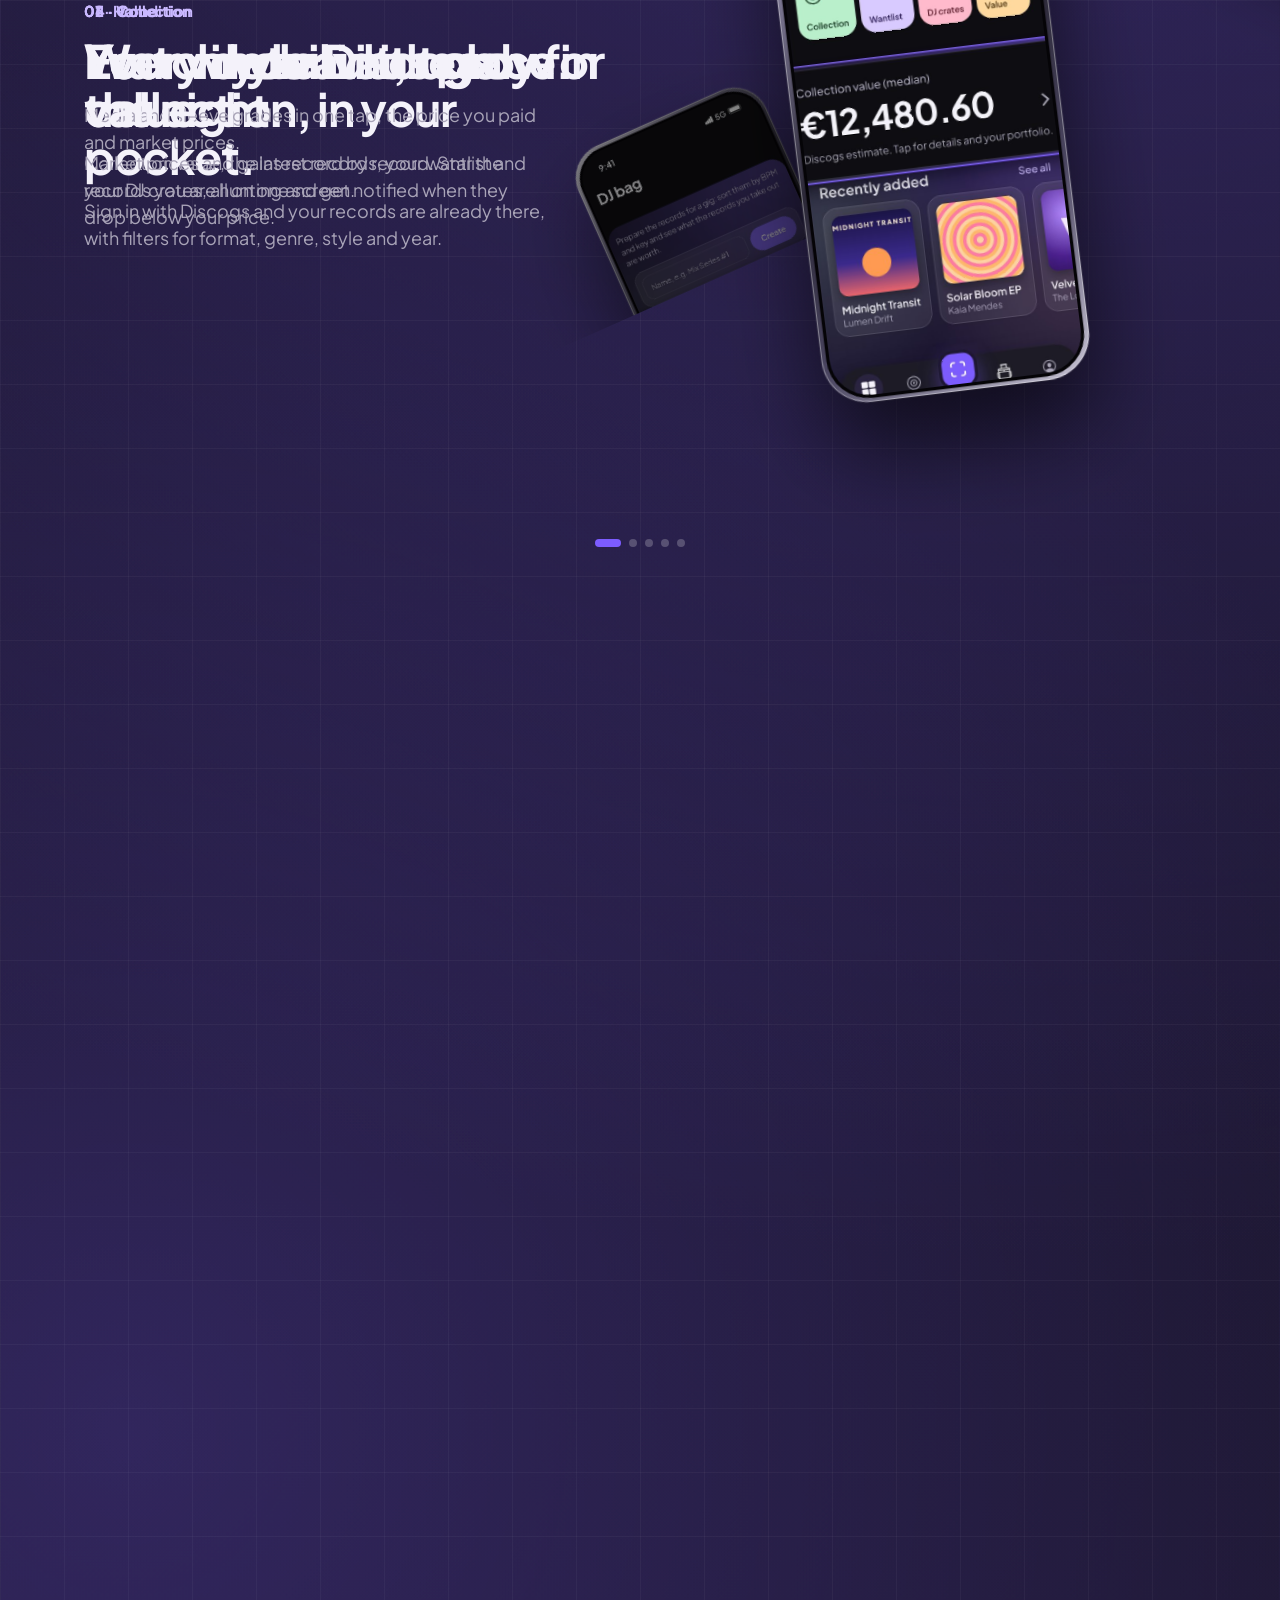
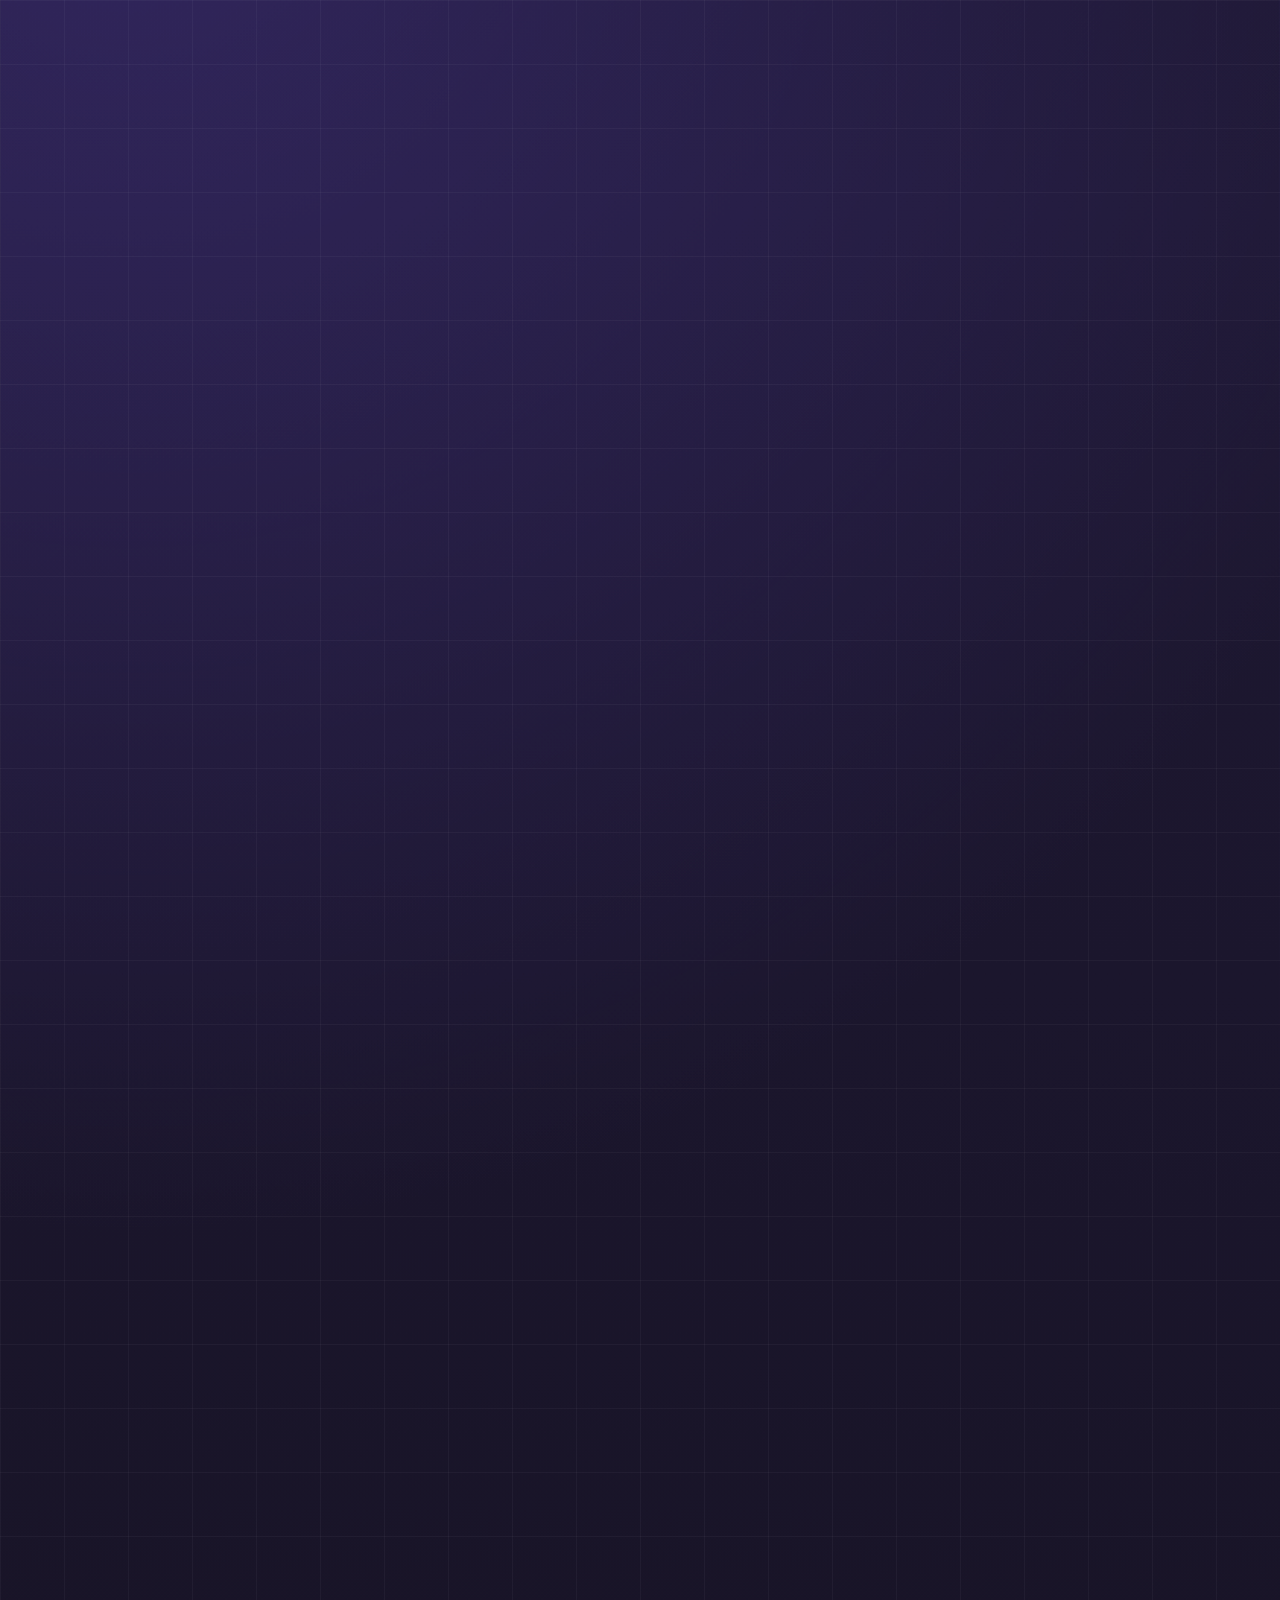
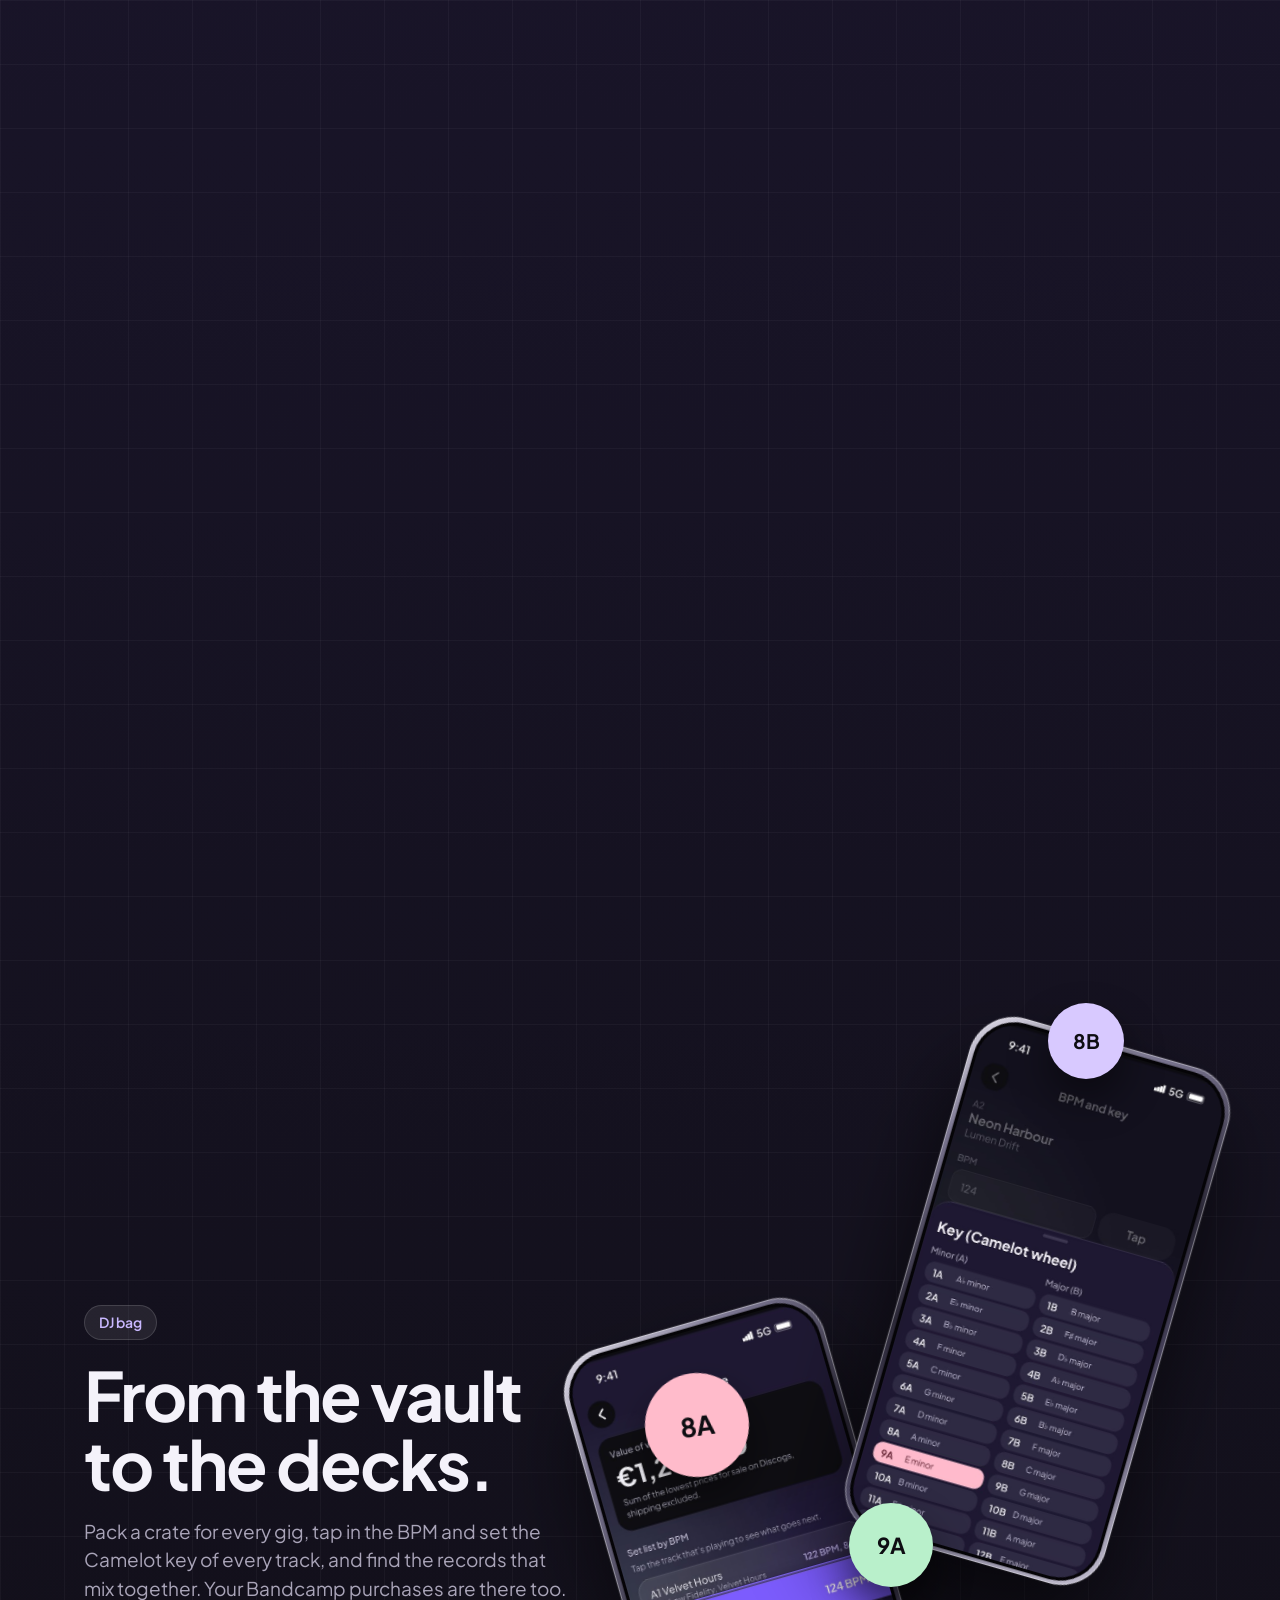
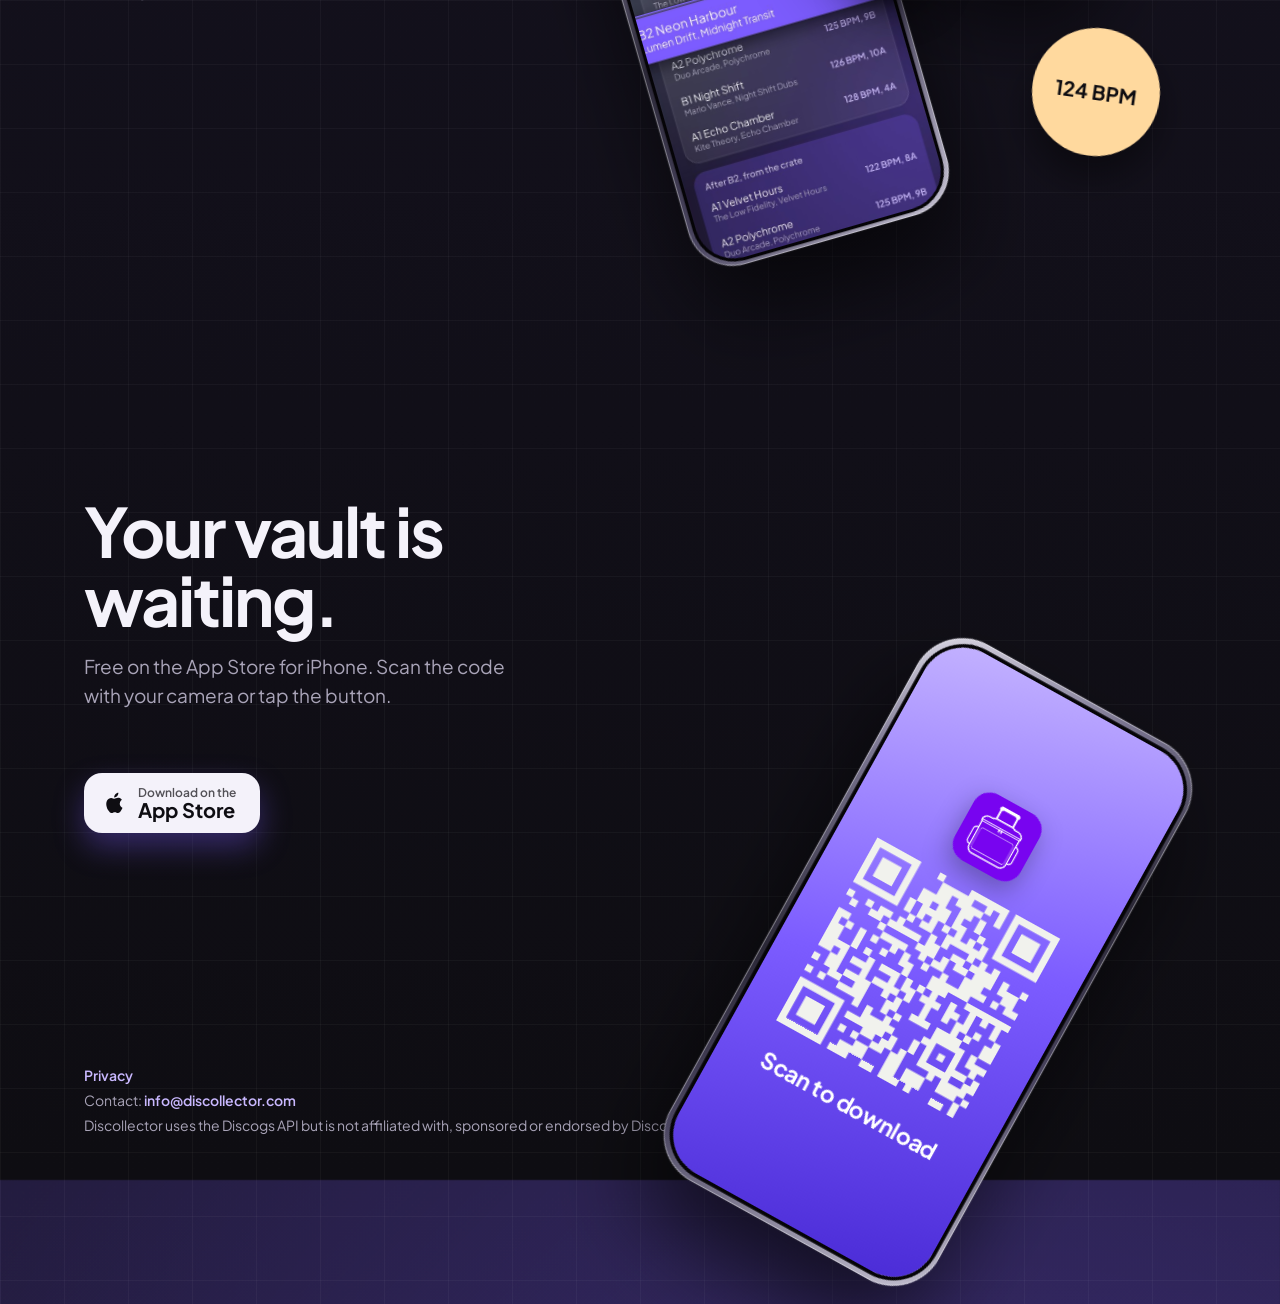
==== commit ca91e50b: "Landing: schermate della 1.2 nei telefoni (Home, Collection, Scan, Detail, Value, DJ bag, set list, " ====
--- a/index.html
+++ b/index.html
@@ -37,9 +37,9 @@
       </a>
     </div>
     <div class="fan" aria-hidden="true">
-      <div class="slot s1"><div class="phone"><div class="screen"><img src="img/valore.jpg" alt=""></div></div></div>
-      <div class="slot s2"><div class="phone"><div class="screen"><img src="img/collezione.jpg" alt=""></div></div></div>
-      <div class="slot s3"><div class="phone"><div class="screen"><img src="img/home.jpg" alt=""></div></div></div>
+      <div class="slot s1"><div class="phone"><div class="screen"><img src="img/value.jpg" alt=""></div></div></div>
+      <div class="slot s2"><div class="phone"><div class="screen"><img src="img/home.jpg" alt=""></div></div></div>
+      <div class="slot s3"><div class="phone"><div class="screen"><img src="img/dj-bag.jpg" alt=""></div></div></div>
       <div class="slot s4"><div class="phone"><div class="screen qr-screen">
         <img class="qr-logo" src="icon.png" alt="">
         <img class="qr-code" src="img/qr-app-store.svg" alt="">
@@ -53,21 +53,21 @@
     <div class="sticky">
       <div class="wide story-grid">
         <ol class="captions">
-          <li class="on"><span>01 · Collection</span><h2>Your whole Discogs collection, in your pocket.</h2><p>Sign in with Discogs and your records are already there, with filters for format, genre, style and year.</p></li>
-          <li><span>02 · Scan</span><h2>New record? Just scan it.</h2><p>From the barcode or a photo of the sleeve, it is in your vault in seconds.</p></li>
-          <li><span>03 · Condition</span><h2>Every detail in its place.</h2><p>Media and sleeve grades in one tap, the price you paid and market prices.</p></li>
-          <li><span>04 · Value</span><h2>Know what your vault is worth.</h2><p>The value of every record and of the whole collection, and how much you gained on what you paid.</p></li>
-          <li><span>05 · Wantlist</span><h2>The right record at the right price.</h2><p>Star the records you are hunting and get notified when they drop below your price.</p></li>
+          <li class="on"><span>01 · Home</span><h2>Your vinyl vault, ready for the night.</h2><p>Collection value, the latest records, your wantlist and your DJ crates, all on one screen.</p></li>
+          <li><span>02 · Collection</span><h2>Your whole Discogs collection, in your pocket.</h2><p>Sign in with Discogs and your records are already there, with filters for format, genre, style and year.</p></li>
+          <li><span>03 · Scan</span><h2>New record? Just scan it.</h2><p>From the barcode or a photo of the sleeve, it is in your vault in seconds.</p></li>
+          <li><span>04 · Condition</span><h2>Every detail in its place.</h2><p>Media and sleeve grades in one tap, the price you paid and market prices.</p></li>
+          <li><span>05 · Value</span><h2>Watch your vault grow in value.</h2><p>Market prices and gains record by record. Star the records you are hunting and get notified when they drop below your price.</p></li>
         </ol>
         <div class="story-stage" aria-hidden="true">
-          <div class="slot back b1"><div class="phone"><div class="screen"><img src="img/home.jpg" alt=""></div></div></div>
-          <div class="slot back b2"><div class="phone"><div class="screen"><img src="img/valore.jpg" alt=""></div></div></div>
+          <div class="slot back b1"><div class="phone"><div class="screen"><img src="img/dj-bag.jpg" alt=""></div></div></div>
+          <div class="slot back b2"><div class="phone"><div class="screen"><img src="img/set-list.jpg" alt=""></div></div></div>
           <div class="slot main"><div class="phone"><div class="screen stack">
-            <img class="on" src="img/collezione.jpg" alt="">
-            <img src="img/scansioni.jpg" alt="">
-            <img src="img/dettaglio.jpg" alt="">
-            <img src="img/valore.jpg" alt="">
-            <img src="img/wantlist.jpg" alt="">
+            <img class="on" src="img/home.jpg" alt="">
+            <img src="img/collection.jpg" alt="">
+            <img src="img/scan.jpg" alt="">
+            <img src="img/detail.jpg" alt="">
+            <img src="img/value.jpg" alt="">
           </div></div></div>
         </div>
       </div>
@@ -84,8 +84,8 @@
       <p>Pack a crate for every gig, tap in the BPM and set the Camelot key of every track, and find the records that mix together. Your Bandcamp purchases are there too.</p>
     </div>
     <div class="dj-stage" aria-hidden="true">
-      <div class="slot d1"><div class="phone"><div class="screen"><img src="img/dettaglio.jpg" alt=""></div></div></div>
-      <div class="slot d2"><div class="phone"><div class="screen"><img src="img/home.jpg" alt=""></div></div></div>
+      <div class="slot d1"><div class="phone"><div class="screen"><img src="img/set-list.jpg" alt=""></div></div></div>
+      <div class="slot d2"><div class="phone"><div class="screen"><img src="img/bpm-key.jpg" alt=""></div></div></div>
       <span class="key k1">8A</span><span class="key k2">9A</span><span class="key k3">124 BPM</span><span class="key k4">8B</span>
     </div>
     </div>
--- a/landing.css
+++ b/landing.css
@@ -44,7 +44,7 @@
 .slot { position: absolute; width: var(--w); will-change: transform; }
 .phone {
   width: 100%;
-  aspect-ratio: 600 / 1226;
+  aspect-ratio: 600 / 1197;
   padding: calc(var(--w) * 0.028);
   border-radius: calc(var(--w) * 0.17);
   background: linear-gradient(145deg, #E4E1EC 0%, #7A7590 18%, #2B2837 45%, #4A4560 70%, #C9C5D6 100%);
